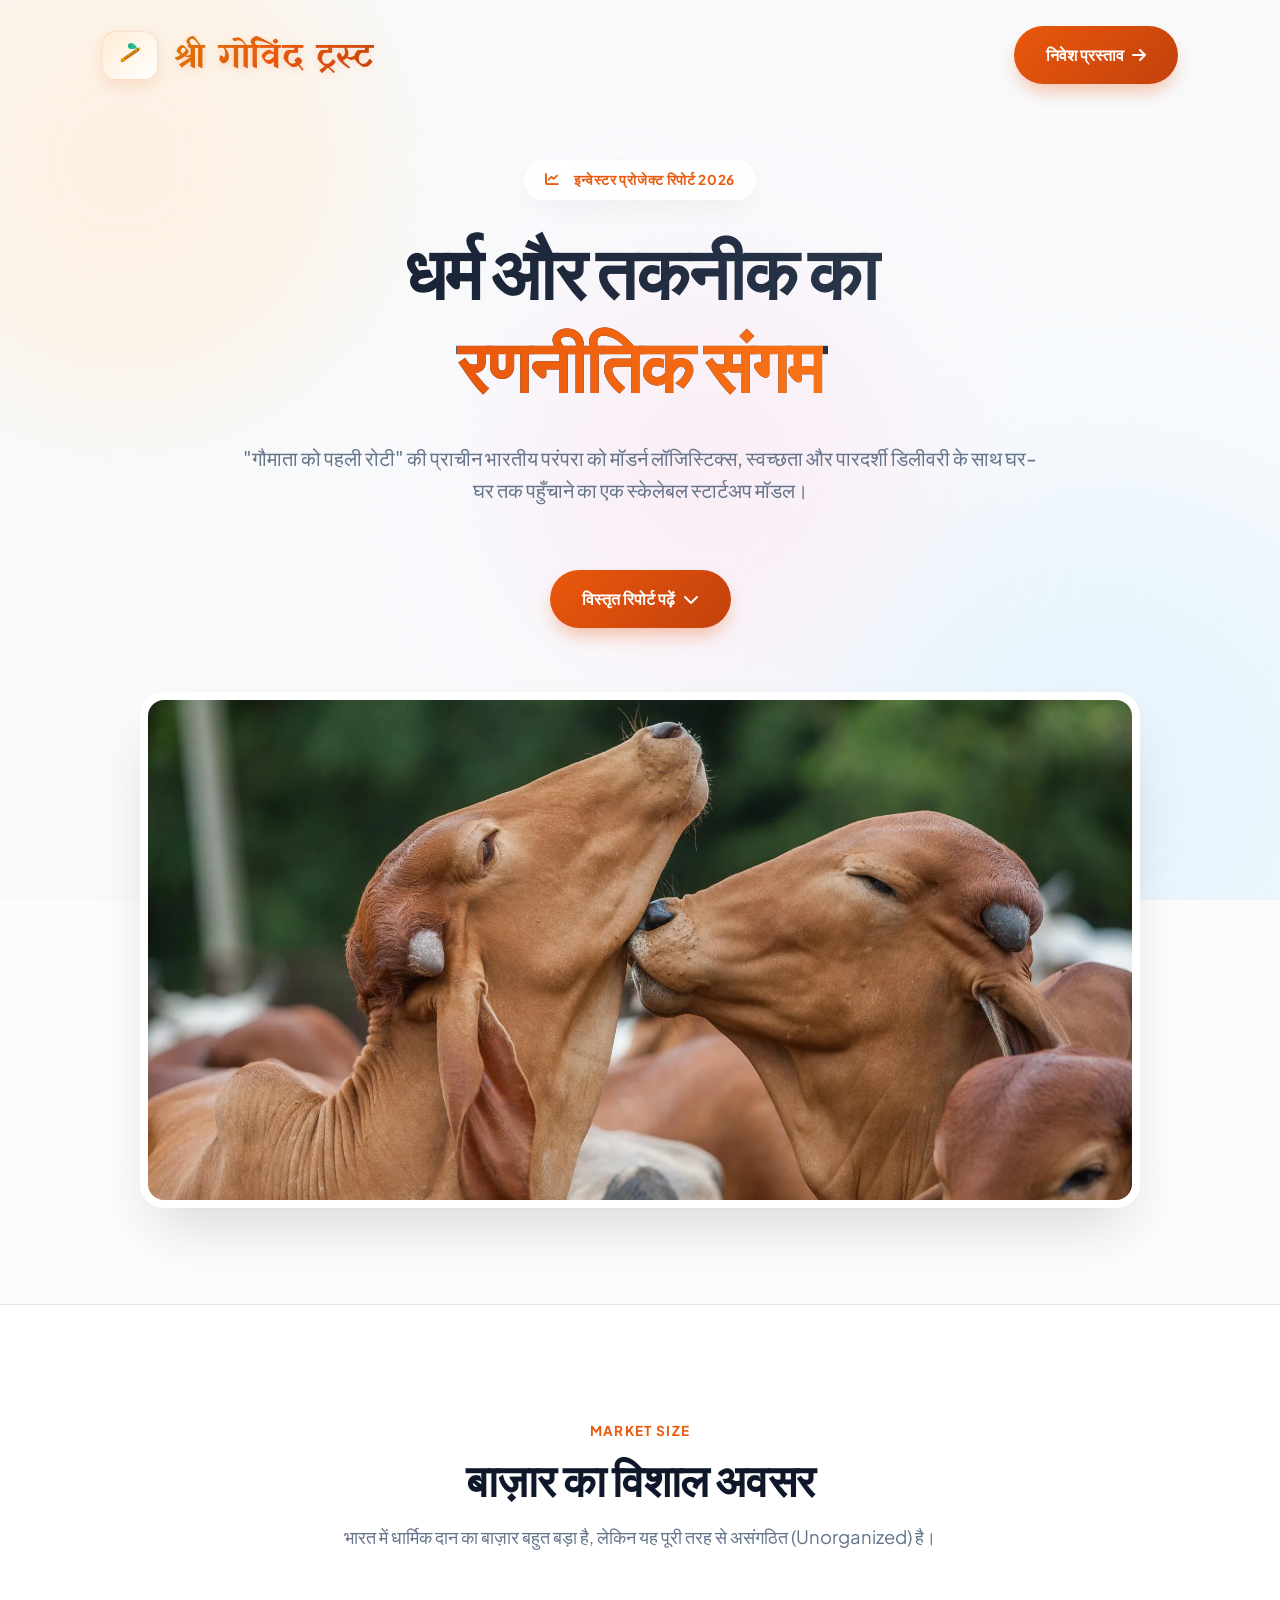
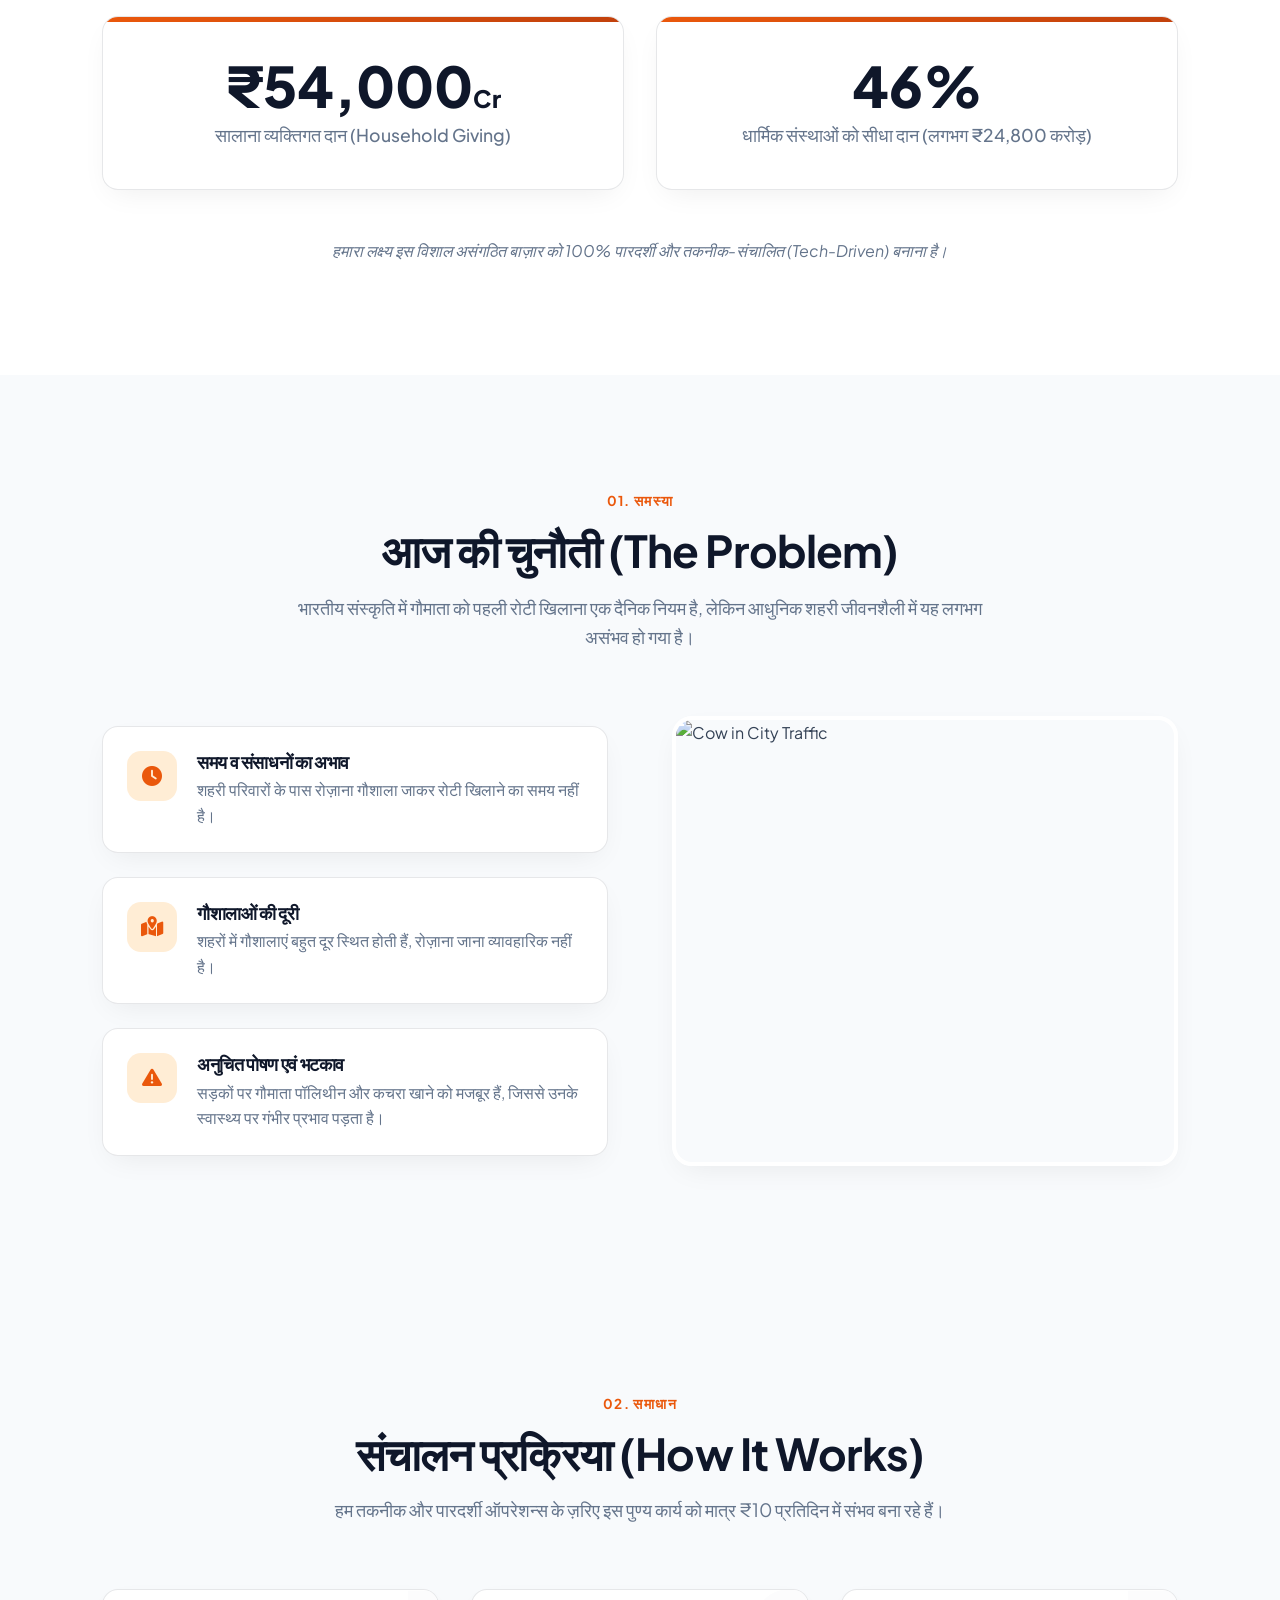
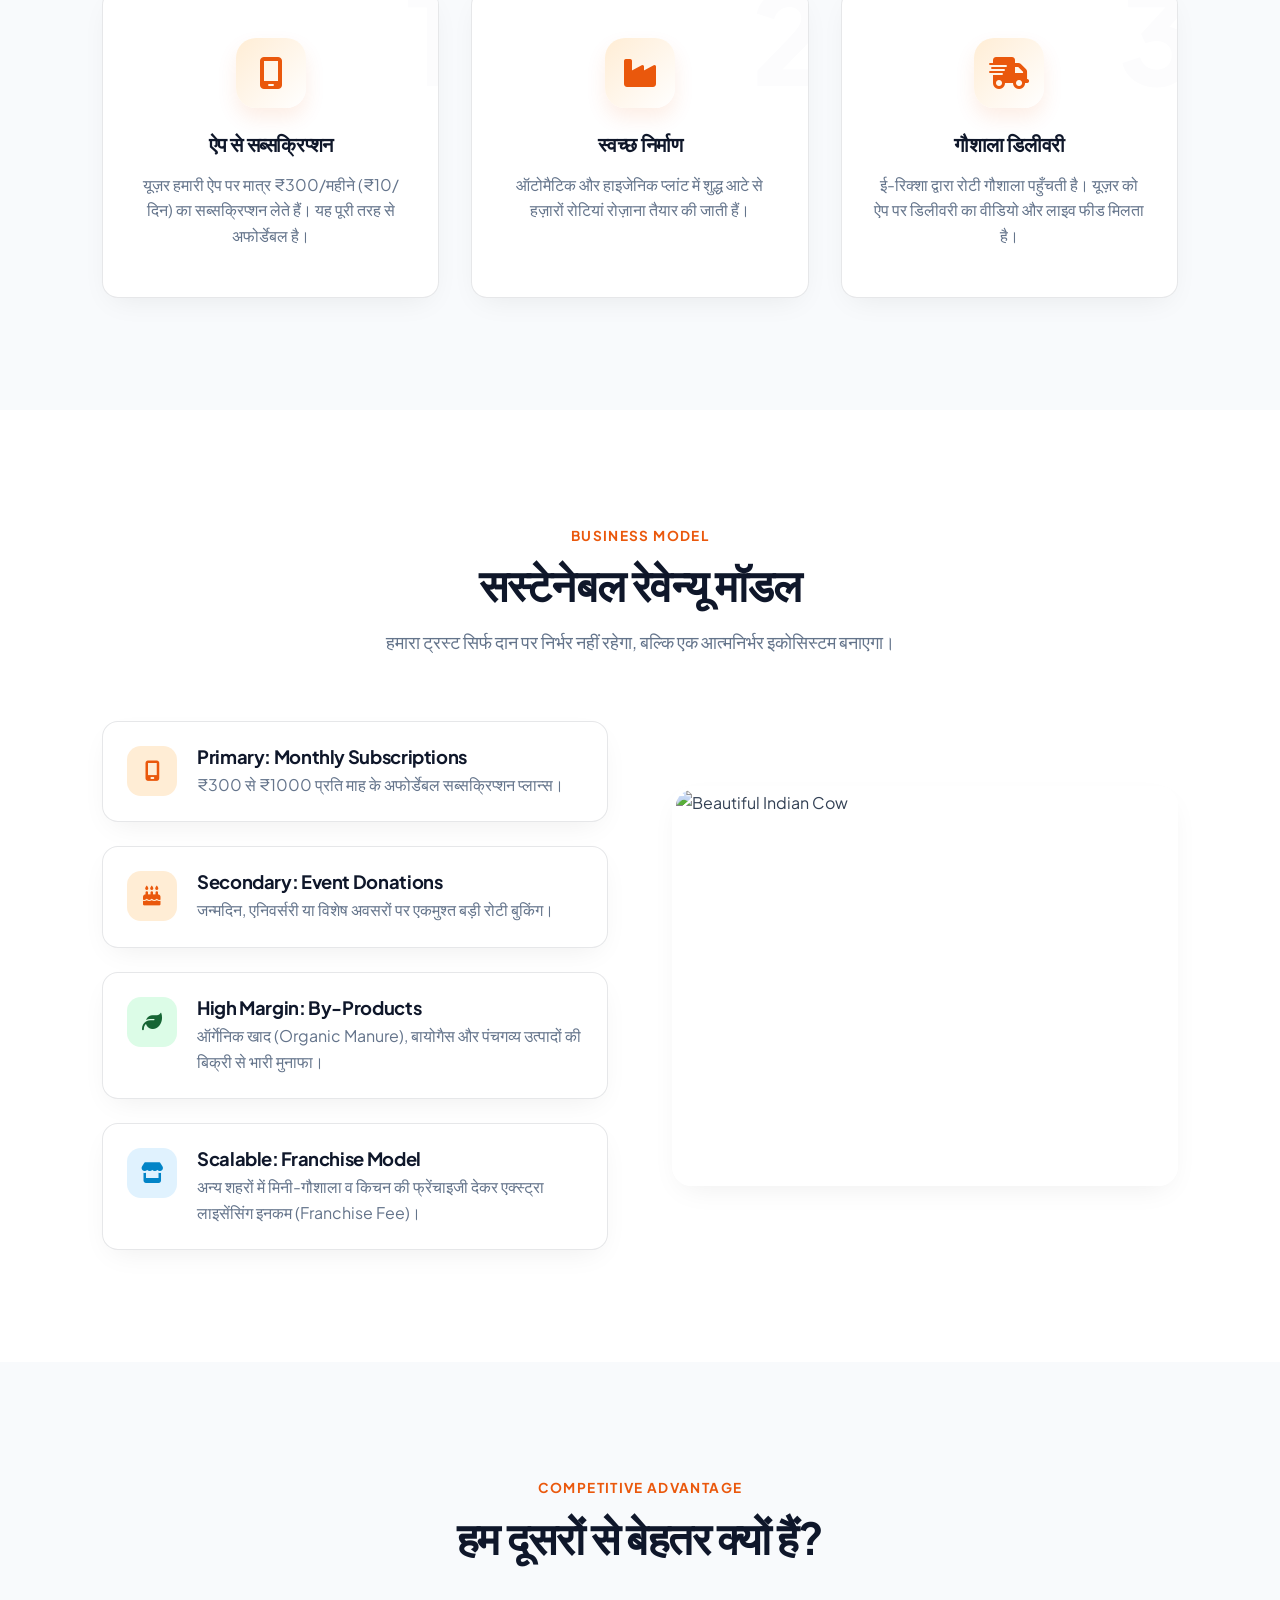
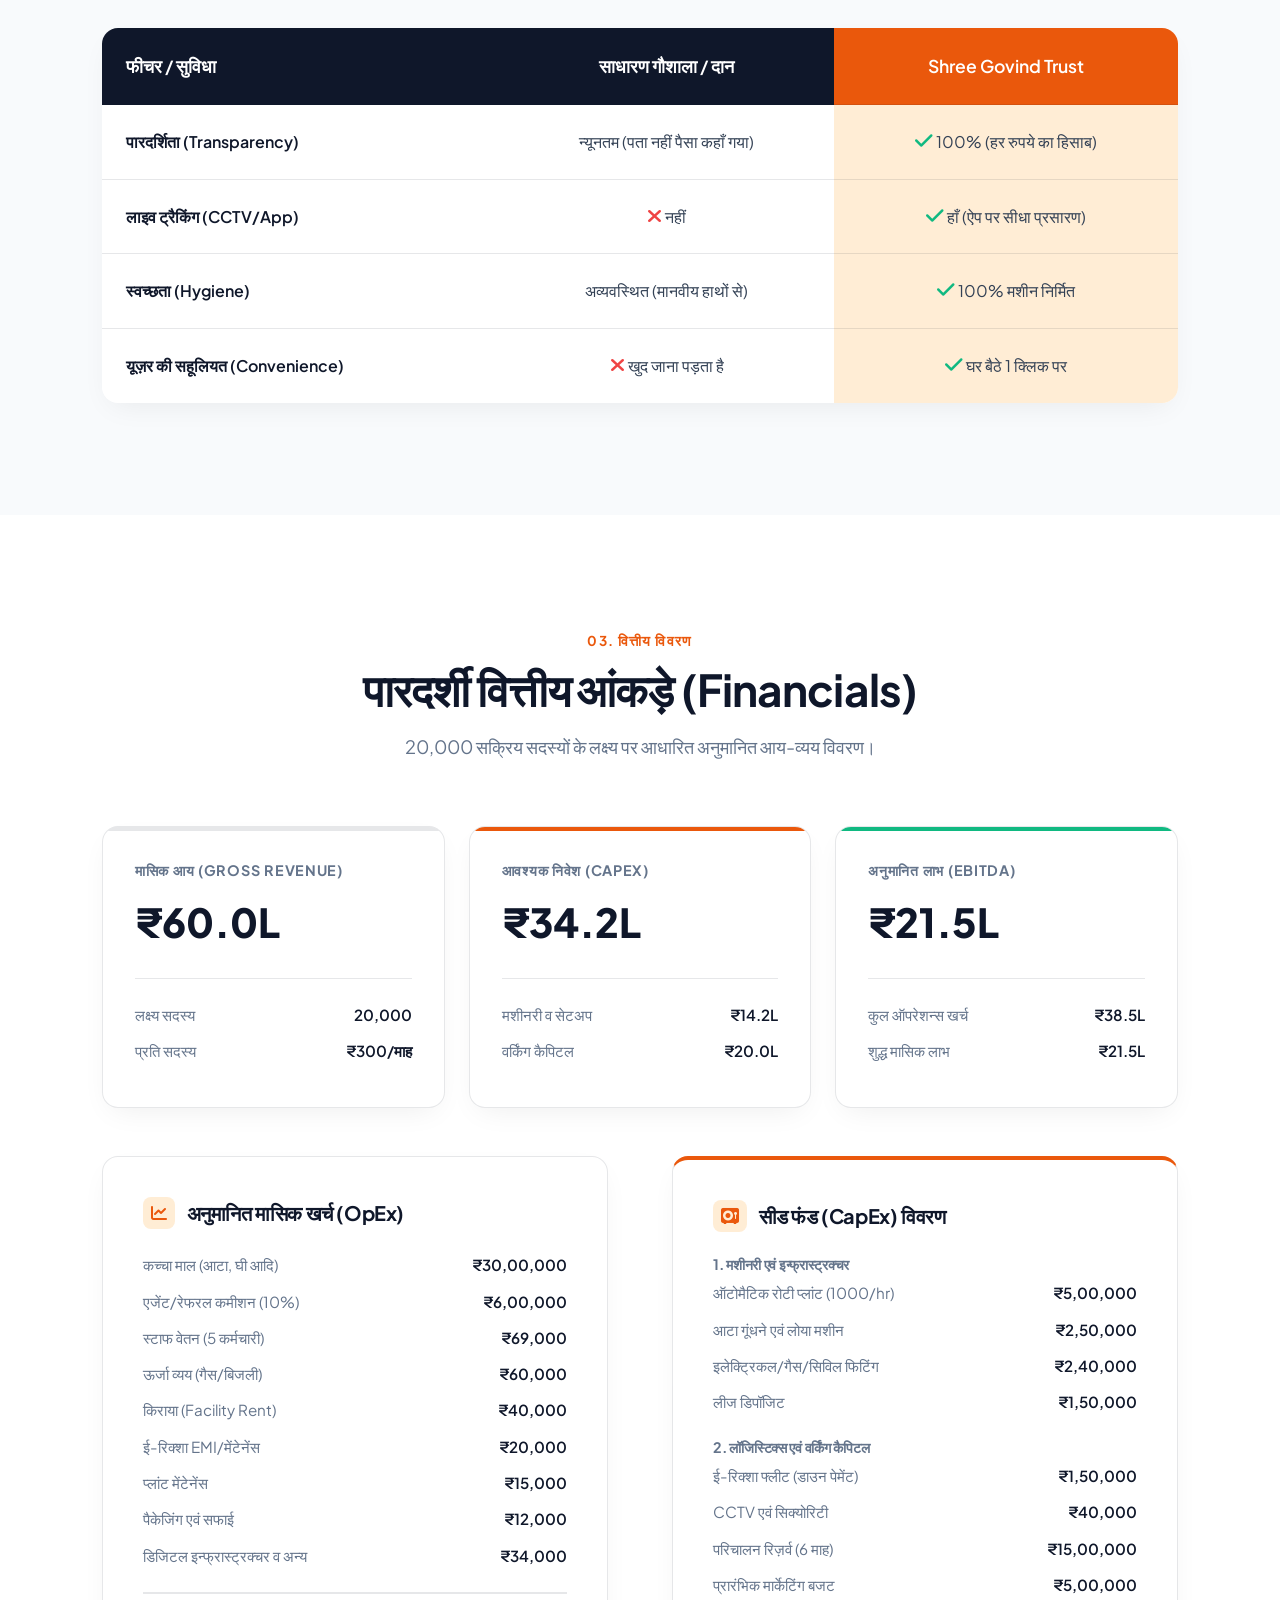
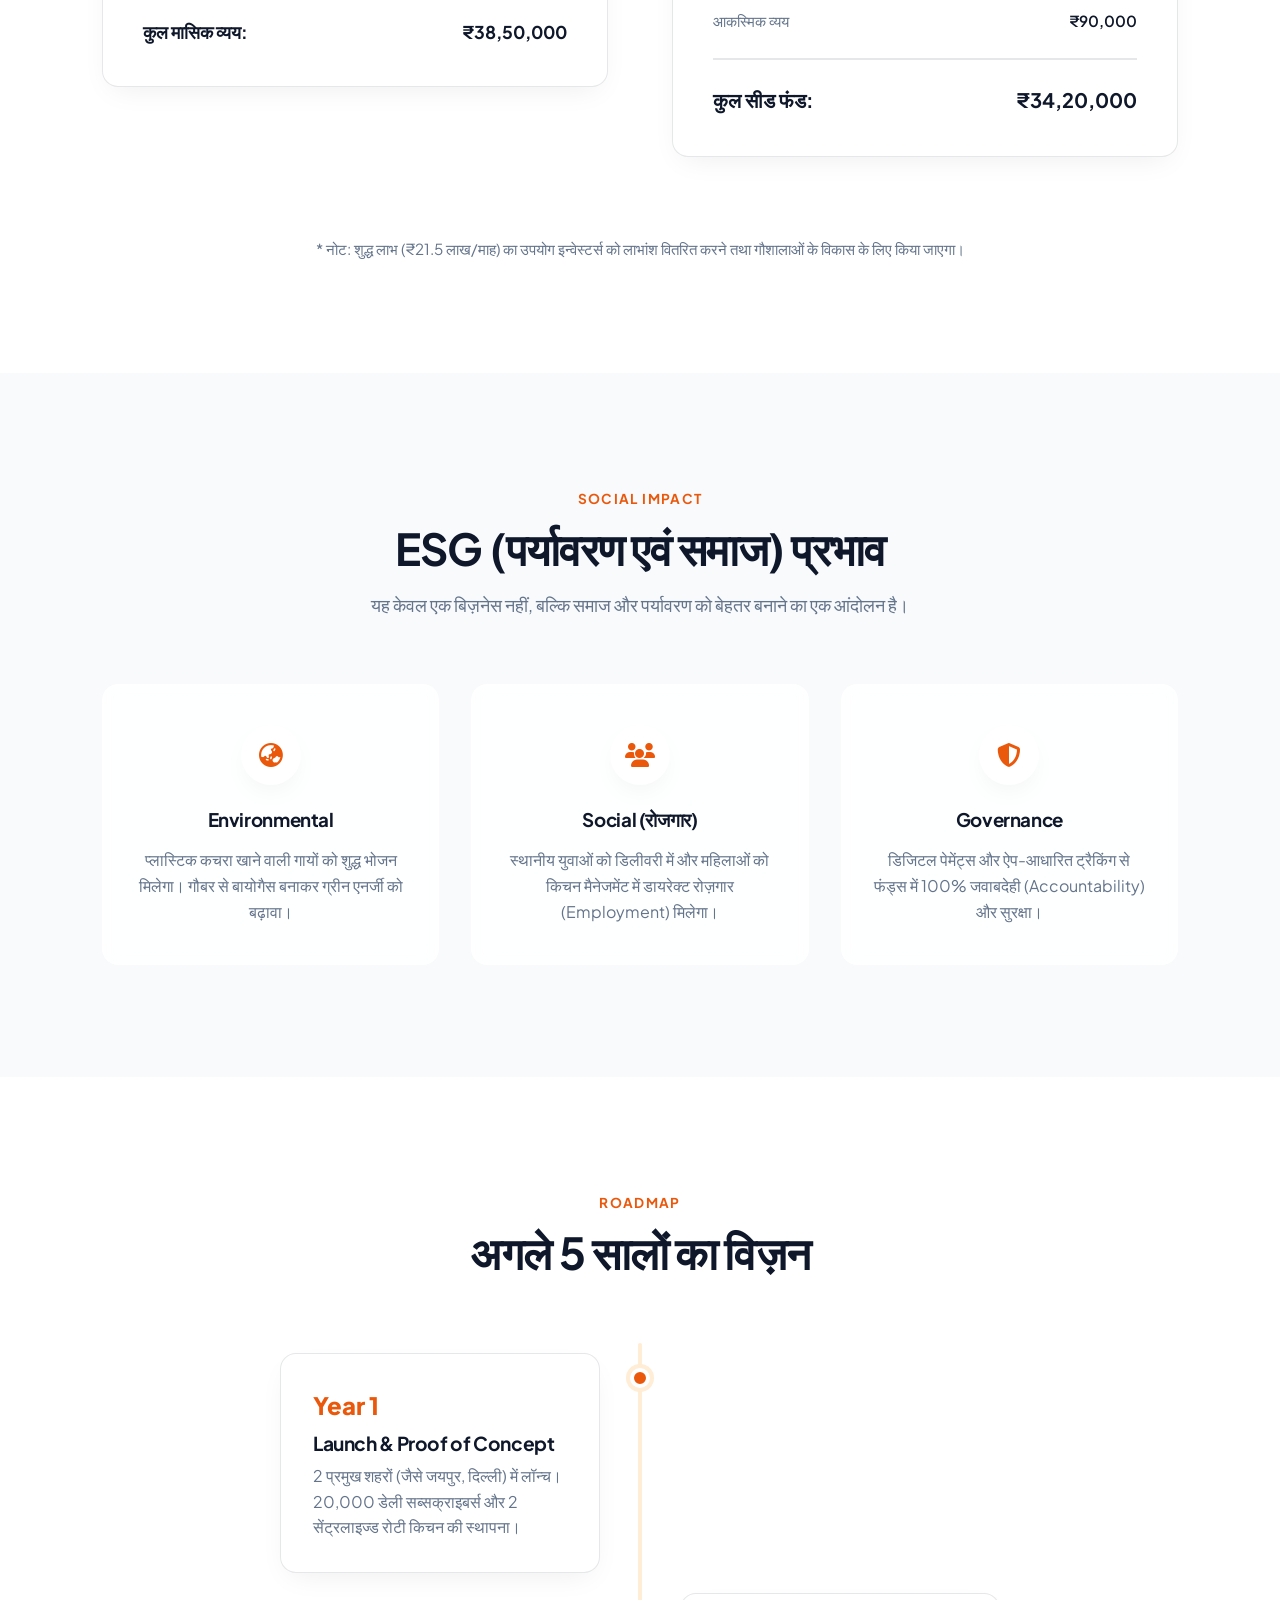
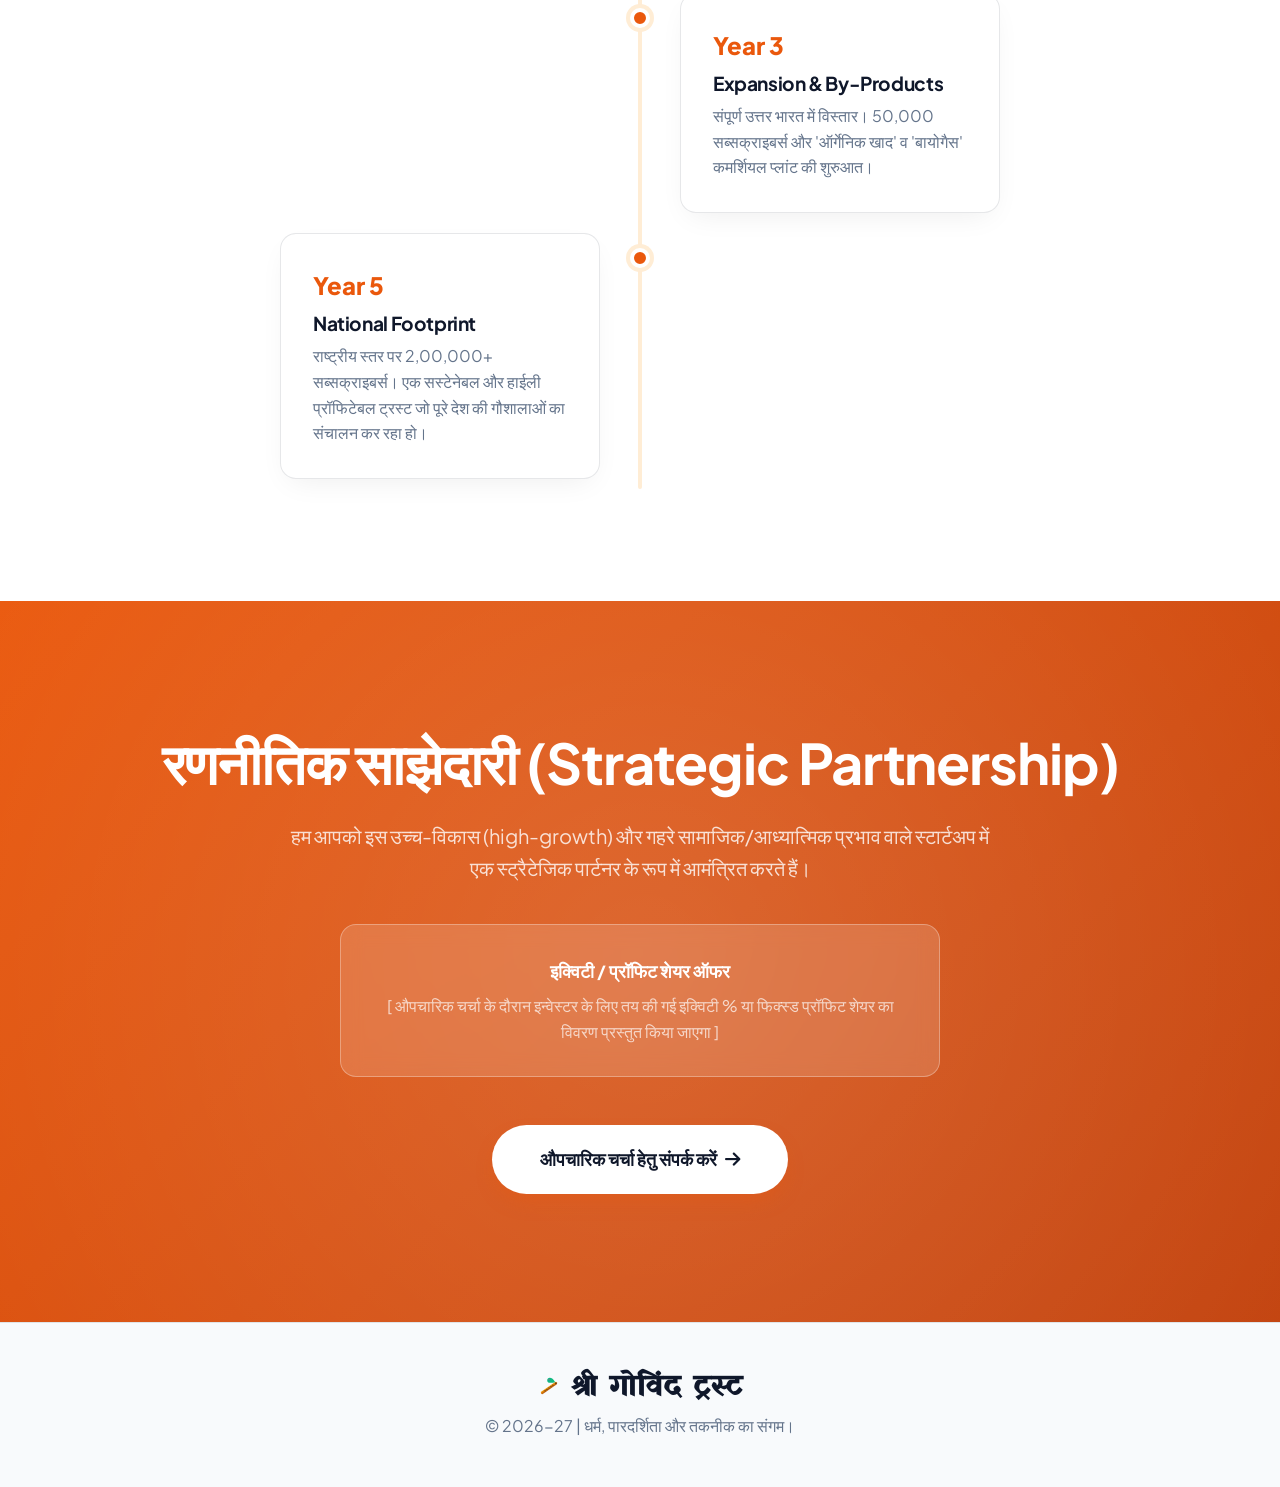
==== index.html @ e9e3ee51 "Initial commit for Ekroti Pitch Deck" ====
<!DOCTYPE html>
<html lang="hi">
<head>
    <meta charset="UTF-8">
    <meta name="viewport" content="width=device-width, initial-scale=1.0">
    <title>श्री गोविंद ट्रस्ट - इन्वेस्टर प्रोजेक्ट रिपोर्ट</title>
    
    <!-- Modern Professional Typography -->
    <link href="https://fonts.googleapis.com/css2?family=Plus+Jakarta+Sans:wght@400;500;600;700;800&family=Yatra+One&display=swap" rel="stylesheet">
    
    <link rel="stylesheet" href="style.css">
    
    <!-- Professional Icons (No Emojis) -->
    <link rel="stylesheet" href="https://cdnjs.cloudflare.com/ajax/libs/font-awesome/6.4.0/css/all.min.css">
    
    <!-- AOS for smooth scroll animations -->
    <link href="https://unpkg.com/aos@2.3.1/dist/aos.css" rel="stylesheet">
</head>
<body>

    <!-- Animated Mesh Gradient Background (WOW effect) -->
    <div class="mesh-bg">
        <div class="blob blob-1"></div>
        <div class="blob blob-2"></div>
        <div class="blob blob-3"></div>
    </div>

    <!-- Glassmorphism Navbar -->
    <nav class="navbar" id="navbar">
        <div class="container nav-container">
            <div class="logo">
                <div class="logo-icon">
                    <svg width="28" height="28" viewBox="0 0 100 100" xmlns="http://www.w3.org/2000/svg">
                        <g transform="rotate(-35 50 50)">
                            <rect x="10" y="44" width="80" height="12" rx="6" fill="url(#wood)" />
                            <circle cx="30" cy="50" r="2" fill="#444"/>
                            <circle cx="40" cy="50" r="2" fill="#444"/>
                            <circle cx="50" cy="50" r="2" fill="#444"/>
                            <circle cx="60" cy="50" r="2" fill="#444"/>
                            <circle cx="70" cy="50" r="2" fill="#444"/>
                            <circle cx="85" cy="50" r="3" fill="#444"/>
                            <rect x="20" y="44" width="2" height="12" fill="#eab308" />
                            <rect x="24" y="44" width="2" height="12" fill="#eab308" />
                            <rect x="92" y="44" width="2" height="12" fill="#eab308" />
                            <path d="M 85 45 C 90 15 65 5 60 25 C 60 35 75 40 85 45" fill="#10b981" opacity="0.9"/>
                            <circle cx="70" cy="22" r="5" fill="#0284c7"/>
                            <circle cx="70" cy="22" r="2.5" fill="#eab308"/>
                        </g>
                        <defs>
                            <linearGradient id="wood" x1="0" y1="0" x2="0" y2="1">
                                <stop offset="0%" stop-color="#d97706" />
                                <stop offset="50%" stop-color="#f59e0b" />
                                <stop offset="100%" stop-color="#b45309" />
                            </linearGradient>
                        </defs>
                    </svg>
                </div>
                <span class="brand-text">श्री गोविंद ट्रस्ट</span>
            </div>
            <a href="#offer" class="btn btn-primary">निवेश प्रस्ताव <i class="fa-solid fa-arrow-right" style="margin-left: 8px;"></i></a>
        </div>
    </nav>

    <!-- Hero Section -->
    <header class="hero">
        <div class="container" data-aos="fade-up" data-aos-duration="1000">
            <div class="badge-spiritual">
                <i class="fa-solid fa-chart-line" style="margin-right: 6px;"></i> इन्वेस्टर प्रोजेक्ट रिपोर्ट 2026
            </div>
            
            <h1 class="hero-title">धर्म और तकनीक का <br><span class="text-saffron">रणनीतिक संगम</span></h1>
            <p class="subtitle">"गौमाता को पहली रोटी" की प्राचीन भारतीय परंपरा को मॉडर्न लॉजिस्टिक्स, स्वच्छता और पारदर्शी डिलीवरी के साथ घर-घर तक पहुँचाने का एक स्केलेबल स्टार्टअप मॉडल।</p>
            
            <div class="mt-4">
                <a href="#problem" class="btn btn-primary">विस्तृत रिपोर्ट पढ़ें <i class="fa-solid fa-chevron-down" style="margin-left: 8px;"></i></a>
            </div>

            <!-- Hero Image Frame (Professional) -->
            <div class="hero-img-wrapper" data-aos="zoom-in" data-aos-delay="200">
                <img src="images/gaushala-hero.webp" alt="Gaushala">
            </div>
        </div>
    </header>

    <!-- NEW: Market Opportunity -->
    <section id="market-opportunity" class="section section-bg-white">
        <div class="container">
            <div class="section-header" data-aos="fade-up">
                <span class="badge">Market Size</span>
                <h2 class="section-title">बाज़ार का विशाल अवसर</h2>
                <p class="section-desc">भारत में धार्मिक दान का बाज़ार बहुत बड़ा है, लेकिन यह पूरी तरह से असंगठित (Unorganized) है।</p>
            </div>
            
            <div class="data-card-grid" data-aos="fade-up" data-aos-delay="100">
                <div class="data-card">
                    <div class="data-number">₹54,000<span style="font-size:1.5rem">Cr</span></div>
                    <div class="data-label">सालाना व्यक्तिगत दान (Household Giving)</div>
                </div>
                <div class="data-card">
                    <div class="data-number text-saffron">46%</div>
                    <div class="data-label">धार्मिक संस्थाओं को सीधा दान (लगभग ₹24,800 करोड़)</div>
                </div>
            </div>
            <p class="text-center text-muted mt-3" data-aos="fade-up" data-aos-delay="200">
                <em>हमारा लक्ष्य इस विशाल असंगठित बाज़ार को 100% पारदर्शी और तकनीक-संचालित (Tech-Driven) बनाना है।</em>
            </p>
        </div>
    </section>

    <!-- 1. The Problem -->
    <section id="problem" class="section section-bg-stone">
        <div class="container">
            <div class="section-header" data-aos="fade-up">
                <span class="badge">01. समस्या</span>
                <h2 class="section-title">आज की चुनौती (The Problem)</h2>
                <p class="section-desc">भारतीय संस्कृति में गौमाता को पहली रोटी खिलाना एक दैनिक नियम है, लेकिन आधुनिक शहरी जीवनशैली में यह लगभग असंभव हो गया है।</p>
            </div>
            
            <div class="grid-2">
                <div data-aos="fade-right">
                    <ul class="problem-list">
                        <li>
                            <div class="p-icon-box"><i class="fa-solid fa-clock"></i></div>
                            <div>
                                <h4>समय व संसाधनों का अभाव</h4>
                                <p class="text-muted">शहरी परिवारों के पास रोज़ाना गौशाला जाकर रोटी खिलाने का समय नहीं है।</p>
                            </div>
                        </li>
                        <li>
                            <div class="p-icon-box"><i class="fa-solid fa-map-location-dot"></i></div>
                            <div>
                                <h4>गौशालाओं की दूरी</h4>
                                <p class="text-muted">शहरों में गौशालाएं बहुत दूर स्थित होती हैं, रोज़ाना जाना व्यावहारिक नहीं है।</p>
                            </div>
                        </li>
                        <li>
                            <div class="p-icon-box"><i class="fa-solid fa-triangle-exclamation"></i></div>
                            <div>
                                <h4>अनुचित पोषण एवं भटकाव</h4>
                                <p class="text-muted">सड़कों पर गौमाता पॉलिथीन और कचरा खाने को मजबूर हैं, जिससे उनके स्वास्थ्य पर गंभीर प्रभाव पड़ता है।</p>
                            </div>
                        </li>
                    </ul>
                </div>
                <div data-aos="fade-left">
                    <div class="img-panel" style="height: 450px;">
                        <img src="https://upload.wikimedia.org/wikipedia/commons/5/5c/Cow_in_Varanasi_street_%288527193622%29.jpg" alt="Cow in City Traffic">
                    </div>
                </div>
            </div>
        </div>
    </section>

    <!-- 2. The Solution -->
    <section class="section section-bg-stone">
        <div class="container">
            <div class="section-header" data-aos="fade-up">
                <span class="badge">02. समाधान</span>
                <h2 class="section-title">संचालन प्रक्रिया (How It Works)</h2>
                <p class="section-desc">हम तकनीक और पारदर्शी ऑपरेशन्स के ज़रिए इस पुण्य कार्य को मात्र ₹10 प्रतिदिन में संभव बना रहे हैं।</p>
            </div>

            <div class="step-cards">
                <div class="step-card" data-aos="fade-up" data-aos-delay="100">
                    <div class="step-number">1</div>
                    <div class="step-icon"><i class="fa-solid fa-mobile-screen"></i></div>
                    <h3>ऐप से सब्सक्रिप्शन</h3>
                    <p>यूज़र हमारी ऐप पर मात्र ₹300/महीने (₹10/दिन) का सब्सक्रिप्शन लेते हैं। यह पूरी तरह से अफोर्डेबल है।</p>
                </div>
                <div class="step-card" data-aos="fade-up" data-aos-delay="200">
                    <div class="step-number">2</div>
                    <div class="step-icon"><i class="fa-solid fa-industry"></i></div>
                    <h3>स्वच्छ निर्माण</h3>
                    <p>ऑटोमैटिक और हाइजेनिक प्लांट में शुद्ध आटे से हज़ारों रोटियां रोज़ाना तैयार की जाती हैं।</p>
                </div>
                <div class="step-card" data-aos="fade-up" data-aos-delay="300">
                    <div class="step-number">3</div>
                    <div class="step-icon"><i class="fa-solid fa-truck-fast"></i></div>
                    <h3>गौशाला डिलीवरी</h3>
                    <p>ई-रिक्शा द्वारा रोटी गौशाला पहुँचती है। यूज़र को ऐप पर डिलीवरी का वीडियो और लाइव फीड मिलता है।</p>
                </div>
            </div>


        </div>
    </section>

    <!-- NEW: Business & Revenue Model -->
    <section id="business-model" class="section section-bg-white">
        <div class="container">
            <div class="section-header" data-aos="fade-up">
                <span class="badge">Business Model</span>
                <h2 class="section-title">सस्टेनेबल रेवेन्यू मॉडल</h2>
                <p class="section-desc">हमारा ट्रस्ट सिर्फ दान पर निर्भर नहीं रहेगा, बल्कि एक आत्मनिर्भर इकोसिस्टम बनाएगा।</p>
            </div>

            <div class="grid-2">
                <div data-aos="fade-right">
                    <ul class="problem-list">
                        <li>
                            <div class="p-icon-box"><i class="fa-solid fa-mobile-screen"></i></div>
                            <div>
                                <h4>Primary: Monthly Subscriptions</h4>
                                <p class="text-muted">₹300 से ₹1000 प्रति माह के अफोर्डेबल सब्सक्रिप्शन प्लान्स।</p>
                            </div>
                        </li>
                        <li>
                            <div class="p-icon-box"><i class="fa-solid fa-cake-candles"></i></div>
                            <div>
                                <h4>Secondary: Event Donations</h4>
                                <p class="text-muted">जन्मदिन, एनिवर्सरी या विशेष अवसरों पर एकमुश्त बड़ी रोटी बुकिंग।</p>
                            </div>
                        </li>
                        <li>
                            <div class="p-icon-box" style="background: #dcfce7; color: #166534;"><i class="fa-solid fa-leaf"></i></div>
                            <div>
                                <h4>High Margin: By-Products</h4>
                                <p class="text-muted">ऑर्गेनिक खाद (Organic Manure), बायोगैस और पंचगव्य उत्पादों की बिक्री से भारी मुनाफा।</p>
                            </div>
                        </li>
                        <li>
                            <div class="p-icon-box" style="background: #e0f2fe; color: #0284c7;"><i class="fa-solid fa-store"></i></div>
                            <div>
                                <h4>Scalable: Franchise Model</h4>
                                <p class="text-muted">अन्य शहरों में मिनी-गौशाला व किचन की फ्रेंचाइजी देकर एक्स्ट्रा लाइसेंसिंग इनकम (Franchise Fee)।</p>
                            </div>
                        </li>
                    </ul>
                </div>
                <div data-aos="fade-left">
                    <div class="img-panel" style="height: 100%; min-height: 400px;">
                        <img src="https://upload.wikimedia.org/wikipedia/commons/6/65/Indian_Cow.jpg" alt="Beautiful Indian Cow" style="width: 100%; height: 100%; object-fit: cover;">
                    </div>
                </div>
            </div>
        </div>
    </section>

    <!-- NEW: USP Comparison -->
    <section id="usp-comparison" class="section section-bg-stone">
        <div class="container">
            <div class="section-header" data-aos="fade-up">
                <span class="badge">Competitive Advantage</span>
                <h2 class="section-title">हम दूसरों से बेहतर क्यों हैं?</h2>
            </div>
            
            <div data-aos="fade-up" data-aos-delay="100">
                <table class="usp-table">
                    <thead>
                        <tr>
                            <th>फीचर / सुविधा</th>
                            <th>साधारण गौशाला / दान</th>
                            <th class="highlight-header">Shree Govind Trust</th>
                        </tr>
                    </thead>
                    <tbody>
                        <tr>
                            <td>पारदर्शिता (Transparency)</td>
                            <td>न्यूनतम (पता नहीं पैसा कहाँ गया)</td>
                            <td class="highlight-col"><i class="fa-solid fa-check usp-check"></i> 100% (हर रुपये का हिसाब)</td>
                        </tr>
                        <tr>
                            <td>लाइव ट्रैकिंग (CCTV/App)</td>
                            <td><i class="fa-solid fa-xmark usp-cross"></i> नहीं</td>
                            <td class="highlight-col"><i class="fa-solid fa-check usp-check"></i> हाँ (ऐप पर सीधा प्रसारण)</td>
                        </tr>
                        <tr>
                            <td>स्वच्छता (Hygiene)</td>
                            <td>अव्यवस्थित (मानवीय हाथों से)</td>
                            <td class="highlight-col"><i class="fa-solid fa-check usp-check"></i> 100% मशीन निर्मित</td>
                        </tr>
                        <tr>
                            <td>यूज़र की सहूलियत (Convenience)</td>
                            <td><i class="fa-solid fa-xmark usp-cross"></i> खुद जाना पड़ता है</td>
                            <td class="highlight-col"><i class="fa-solid fa-check usp-check"></i> घर बैठे 1 क्लिक पर</td>
                        </tr>
                    </tbody>
                </table>
            </div>
        </div>
    </section>

    <!-- 3. Financials -->
    <section class="section section-bg-white">
        <div class="container">
            <div class="section-header" data-aos="fade-up">
                <span class="badge">03. वित्तीय विवरण</span>
                <h2 class="section-title">पारदर्शी वित्तीय आंकड़े (Financials)</h2>
                <p class="section-desc">20,000 सक्रिय सदस्यों के लक्ष्य पर आधारित अनुमानित आय-व्यय विवरण।</p>
            </div>

            <!-- Summary KPIs -->
            <div class="f-grid" data-aos="fade-up" data-aos-delay="100">
                <div class="f-box">
                    <div class="f-title">मासिक आय (Gross Revenue)</div>
                    <div class="f-amount text-saffron">₹60.0L</div>
                    <ul class="f-list">
                        <li><span>लक्ष्य सदस्य</span> <strong>20,000</strong></li>
                        <li><span>प्रति सदस्य</span> <strong>₹300/माह</strong></li>
                    </ul>
                </div>

                <div class="f-box gold-top">
                    <div class="f-title">आवश्यक निवेश (CapEx)</div>
                    <div class="f-amount">₹34.2L</div>
                    <ul class="f-list">
                        <li><span>मशीनरी व सेटअप</span> <strong>₹14.2L</strong></li>
                        <li><span>वर्किंग कैपिटल</span> <strong>₹20.0L</strong></li>
                    </ul>
                </div>

                <div class="f-box green-top">
                    <div class="f-title">अनुमानित लाभ (EBITDA)</div>
                    <div class="f-amount text-secondary">₹21.5L</div>
                    <ul class="f-list">
                        <li><span>कुल ऑपरेशन्स खर्च</span> <strong>₹38.5L</strong></li>
                        <li><span>शुद्ध मासिक लाभ</span> <strong>₹21.5L</strong></li>
                    </ul>
                </div>
            </div>

            <!-- Detailed Breakdowns -->
            <div class="grid-2" style="align-items: start;" data-aos="fade-up" data-aos-delay="200">
                <!-- OpEx -->
                <div class="table-wrapper">
                    <h4><i class="fa-solid fa-chart-line"></i> अनुमानित मासिक खर्च (OpEx)</h4>
                    <ul class="f-list" style="border-top: none; padding-top: 0;">
                        <li><span>कच्चा माल (आटा, घी आदि)</span> <strong>₹30,00,000</strong></li>
                        <li><span>एजेंट/रेफरल कमीशन (10%)</span> <strong>₹6,00,000</strong></li>
                        <li><span>स्टाफ वेतन (5 कर्मचारी)</span> <strong>₹69,000</strong></li>
                        <li><span>ऊर्जा व्यय (गैस/बिजली)</span> <strong>₹60,000</strong></li>
                        <li><span>किराया (Facility Rent)</span> <strong>₹40,000</strong></li>
                        <li><span>ई-रिक्शा EMI/मेंटेनेंस</span> <strong>₹20,000</strong></li>
                        <li><span>प्लांट मेंटेनेंस</span> <strong>₹15,000</strong></li>
                        <li><span>पैकेजिंग एवं सफाई</span> <strong>₹12,000</strong></li>
                        <li><span>डिजिटल इन्फ्रास्ट्रक्चर व अन्य</span> <strong>₹34,000</strong></li>
                    </ul>
                    <div style="display: flex; justify-content: space-between; margin-top: 1.5rem; padding-top: 1.5rem; border-top: 2px solid var(--border-color); font-weight: 700; font-size: 1.1rem; color: var(--secondary);">
                        <span>कुल मासिक व्यय:</span> <span>₹38,50,000</span>
                    </div>
                </div>

                <!-- CapEx -->
                <div class="table-wrapper" style="border-top: 4px solid var(--primary);">
                    <h4><i class="fa-solid fa-vault"></i> सीड फंड (CapEx) विवरण</h4>
                    
                    <h5 style="color: var(--text-muted); margin: 1rem 0 0.5rem; font-size: 0.9rem; text-transform: uppercase;">1. मशीनरी एवं इन्फ्रास्ट्रक्चर</h5>
                    <ul class="f-list" style="border-top: none; padding-top: 0;">
                        <li><span>ऑटोमैटिक रोटी प्लांट (1000/hr)</span> <strong>₹5,00,000</strong></li>
                        <li><span>आटा गूंधने एवं लोया मशीन</span> <strong>₹2,50,000</strong></li>
                        <li><span>इलेक्ट्रिकल/गैस/सिविल फिटिंग</span> <strong>₹2,40,000</strong></li>
                        <li><span>लीज डिपॉजिट</span> <strong>₹1,50,000</strong></li>
                    </ul>

                    <h5 style="color: var(--text-muted); margin: 1.5rem 0 0.5rem; font-size: 0.9rem; text-transform: uppercase;">2. लॉजिस्टिक्स एवं वर्किंग कैपिटल</h5>
                    <ul class="f-list" style="border-top: none; padding-top: 0;">
                        <li><span>ई-रिक्शा फ्लीट (डाउन पेमेंट)</span> <strong>₹1,50,000</strong></li>
                        <li><span>CCTV एवं सिक्योरिटी</span> <strong>₹40,000</strong></li>
                        <li><span>परिचालन रिज़र्व (6 माह)</span> <strong>₹15,00,000</strong></li>
                        <li><span>प्रारंभिक मार्केटिंग बजट</span> <strong>₹5,00,000</strong></li>
                        <li><span>आकस्मिक व्यय</span> <strong>₹90,000</strong></li>
                    </ul>

                    <div style="display: flex; justify-content: space-between; margin-top: 1.5rem; padding-top: 1.5rem; border-top: 2px solid var(--border-color); font-weight: 700; font-size: 1.25rem; color: var(--secondary);">
                        <span>कुल सीड फंड:</span> <span>₹34,20,000</span>
                    </div>
                </div>
            </div>
            
            <p class="text-center text-muted mt-3" style="font-size: 0.95rem;">* नोट: शुद्ध लाभ (₹21.5 लाख/माह) का उपयोग इन्वेस्टर्स को लाभांश वितरित करने तथा गौशालाओं के विकास के लिए किया जाएगा।</p>
        </div>
    </section>

    <!-- NEW: ESG Impact -->
    <section id="esg-impact" class="section section-bg-stone">
        <div class="container">
            <div class="section-header" data-aos="fade-up">
                <span class="badge">Social Impact</span>
                <h2 class="section-title">ESG (पर्यावरण एवं समाज) प्रभाव</h2>
                <p class="section-desc">यह केवल एक बिज़नेस नहीं, बल्कि समाज और पर्यावरण को बेहतर बनाने का एक आंदोलन है।</p>
            </div>

            <div class="esg-grid" data-aos="fade-up" data-aos-delay="100">
                <div class="esg-card">
                    <div class="esg-icon"><i class="fa-solid fa-earth-asia"></i></div>
                    <h3>Environmental</h3>
                    <p class="text-muted mt-1">प्लास्टिक कचरा खाने वाली गायों को शुद्ध भोजन मिलेगा। गौबर से बायोगैस बनाकर ग्रीन एनर्जी को बढ़ावा।</p>
                </div>
                <div class="esg-card">
                    <div class="esg-icon"><i class="fa-solid fa-users"></i></div>
                    <h3>Social (रोजगार)</h3>
                    <p class="text-muted mt-1">स्थानीय युवाओं को डिलीवरी में और महिलाओं को किचन मैनेजमेंट में डायरेक्ट रोज़गार (Employment) मिलेगा।</p>
                </div>
                <div class="esg-card">
                    <div class="esg-icon"><i class="fa-solid fa-shield-halved"></i></div>
                    <h3>Governance</h3>
                    <p class="text-muted mt-1">डिजिटल पेमेंट्स और ऐप-आधारित ट्रैकिंग से फंड्स में 100% जवाबदेही (Accountability) और सुरक्षा।</p>
                </div>
            </div>
        </div>
    </section>

    <!-- NEW: Future Roadmap -->
    <section id="roadmap" class="section section-bg-white">
        <div class="container">
            <div class="section-header" data-aos="fade-up">
                <span class="badge">Roadmap</span>
                <h2 class="section-title">अगले 5 सालों का विज़न</h2>
            </div>

            <div class="timeline" data-aos="fade-up">
                <div class="tl-container tl-left">
                    <div class="tl-content">
                        <div class="tl-year">Year 1</div>
                        <h4 style="font-size: 1.2rem; margin-bottom: 0.5rem;">Launch & Proof of Concept</h4>
                        <p class="text-muted">2 प्रमुख शहरों (जैसे जयपुर, दिल्ली) में लॉन्च। 20,000 डेली सब्सक्राइबर्स और 2 सेंट्रलाइज्ड रोटी किचन की स्थापना।</p>
                    </div>
                </div>
                <div class="tl-container tl-right">
                    <div class="tl-content">
                        <div class="tl-year">Year 3</div>
                        <h4 style="font-size: 1.2rem; margin-bottom: 0.5rem;">Expansion & By-Products</h4>
                        <p class="text-muted">संपूर्ण उत्तर भारत में विस्तार। 50,000 सब्सक्राइबर्स और 'ऑर्गेनिक खाद' व 'बायोगैस' कमर्शियल प्लांट की शुरुआत।</p>
                    </div>
                </div>
                <div class="tl-container tl-left">
                    <div class="tl-content">
                        <div class="tl-year">Year 5</div>
                        <h4 style="font-size: 1.2rem; margin-bottom: 0.5rem;">National Footprint</h4>
                        <p class="text-muted">राष्ट्रीय स्तर पर 2,00,000+ सब्सक्राइबर्स। एक सस्टेनेबल और हाईली प्रॉफिटेबल ट्रस्ट जो पूरे देश की गौशालाओं का संचालन कर रहा हो।</p>
                    </div>
                </div>
            </div>
        </div>
    </section>

    <!-- CTA Section -->
    <section id="offer" class="spiritual-cta">
        <div class="container" data-aos="zoom-in">
            <h2>रणनीतिक साझेदारी (Strategic Partnership)</h2>
            <p style="font-size: 1.25rem; max-width: 700px; margin: 0 auto 2.5rem; color: rgba(255,255,255,0.8);">
                हम आपको इस उच्च-विकास (high-growth) और गहरे सामाजिक/आध्यात्मिक प्रभाव वाले स्टार्टअप में एक स्ट्रैटेजिक पार्टनर के रूप में आमंत्रित करते हैं। 
            </p>
            
            <div class="offer-box">
                <strong style="font-size: 1.1rem; display: block; margin-bottom: 0.5rem;">इक्विटी / प्रॉफिट शेयर ऑफर</strong>
                <p style="color: rgba(255,255,255,0.7);">[ औपचारिक चर्चा के दौरान इन्वेस्टर के लिए तय की गई इक्विटी % या फिक्स्ड प्रॉफिट शेयर का विवरण प्रस्तुत किया जाएगा ]</p>
            </div>
            
            <a href="mailto:invest@ekroti.com" class="btn btn-primary" style="background: #fff; color: var(--bg-dark); padding: 1.25rem 3rem; font-size: 1.1rem;">
                औपचारिक चर्चा हेतु संपर्क करें <i class="fa-solid fa-arrow-right" style="margin-left: 8px;"></i>
            </a>
        </div>
    </section>

    <!-- Footer -->
    <footer>
        <div class="container">
            <h3 style="font-weight: 800; color: var(--secondary); font-family: 'Yatra One', cursive; font-size: 1.8rem; letter-spacing: 1px; display: flex; align-items: center; justify-content: center; gap: 10px;">
                <svg width="24" height="24" viewBox="0 0 100 100" xmlns="http://www.w3.org/2000/svg">
                    <g transform="rotate(-35 50 50)">
                        <rect x="10" y="44" width="80" height="12" rx="6" fill="url(#wood2)" />
                        <circle cx="30" cy="50" r="2" fill="#222"/>
                        <circle cx="40" cy="50" r="2" fill="#222"/>
                        <circle cx="50" cy="50" r="2" fill="#222"/>
                        <circle cx="60" cy="50" r="2" fill="#222"/>
                        <circle cx="70" cy="50" r="2" fill="#222"/>
                        <circle cx="85" cy="50" r="3" fill="#222"/>
                        <path d="M 85 45 C 90 15 65 5 60 25 C 60 35 75 40 85 45" fill="#10b981"/>
                        <circle cx="70" cy="22" r="4" fill="#0284c7"/>
                        <circle cx="70" cy="22" r="2" fill="#eab308"/>
                    </g>
                    <defs>
                        <linearGradient id="wood2" x1="0" y1="0" x2="0" y2="1">
                            <stop offset="0%" stop-color="#f59e0b" />
                            <stop offset="100%" stop-color="#b45309" />
                        </linearGradient>
                    </defs>
                </svg>
                श्री गोविंद ट्रस्ट
            </h3>
            <p>&copy; 2026-27 | धर्म, पारदर्शिता और तकनीक का संगम।</p>
        </div>
    </footer>

    <!-- Scripts -->
    <script src="https://unpkg.com/aos@2.3.1/dist/aos.js"></script>
    <script src="script.js"></script>
</body>
</html>
---- style.css ----
@import url('https://fonts.googleapis.com/css2?family=Plus+Jakarta+Sans:wght@400;500;600;700;800&display=swap');

/* === RESET & BASE === */
*, *::before, *::after {
    margin: 0;
    padding: 0;
    box-sizing: border-box;
}

:root {
    /* Colors - WOW & Professional */
    --bg-main: #fcfcfd; /* Very subtle off-white */
    --bg-dark: #0f172a; /* Deep modern navy */
    --bg-card: #ffffff;
    
    --primary: #ea580c; /* Vibrant Saffron */
    --primary-light: #ffedd5;
    --primary-dark: #c2410c;
    
    --secondary: #0f172a; /* Slate 900 */
    --text-main: #334155; /* Slate 700 */
    --text-muted: #64748b; /* Slate 500 */
    
    --border-color: rgba(15, 23, 42, 0.1);
    
    /* Effects */
    --shadow-soft: 0 10px 30px -10px rgba(0, 0, 0, 0.08);
    --shadow-hover: 0 20px 40px -15px rgba(234, 88, 12, 0.15);
    --glass-bg: rgba(255, 255, 255, 0.85);
    --glass-border: 1px solid rgba(255, 255, 255, 0.6);
    
    --font-body: 'Plus Jakarta Sans', sans-serif;
    --radius: 16px;
    --container-width: 1140px;
}

html {
    scroll-behavior: smooth;
    font-size: 16px;
}

body {
    font-family: var(--font-body);
    color: var(--text-main);
    line-height: 1.6;
    background-color: var(--bg-main);
    -webkit-font-smoothing: antialiased;
    overflow-x: hidden;
}

h1, h2, h3, h4, h5, h6 {
    color: var(--secondary);
    font-weight: 700;
    line-height: 1.2;
    letter-spacing: -0.02em;
}

a {
    text-decoration: none;
    color: inherit;
    transition: all 0.3s ease;
}

/* === LAYOUT === */
.container {
    max-width: var(--container-width);
    margin: 0 auto;
    padding: 0 2rem;
    position: relative;
    z-index: 10;
}

.section {
    padding: 7rem 0;
    position: relative;
}

.section-bg-white {
    background-color: #ffffff;
}

.section-bg-stone {
    background-color: #f8fafc;
}

.grid-2 {
    display: grid;
    grid-template-columns: 1fr 1fr;
    gap: 4rem;
    align-items: center;
}

.mt-1 { margin-top: 1rem; }
.mt-2 { margin-top: 2rem; }
.mt-3 { margin-top: 3rem; }
.mt-4 { margin-top: 4rem; }
.mt-5 { margin-top: 5rem; }
.mb-2 { margin-bottom: 2rem; }
.text-center { text-align: center; }
.text-saffron { color: var(--primary); }
.text-muted { color: var(--text-muted); }

/* === BUTTONS === */
.btn {
    display: inline-flex;
    align-items: center;
    justify-content: center;
    padding: 1rem 2rem;
    border-radius: 99px; /* Pill shape for WOW effect */
    font-weight: 600;
    font-size: 1rem;
    border: none;
    cursor: pointer;
    transition: all 0.3s cubic-bezier(0.4, 0, 0.2, 1);
    box-shadow: 0 4px 14px rgba(0, 0, 0, 0.1);
}

.btn-primary {
    background: linear-gradient(135deg, var(--primary), var(--primary-dark));
    color: #fff;
    box-shadow: 0 10px 20px -5px rgba(234, 88, 12, 0.4);
}

.btn-primary:hover {
    transform: translateY(-3px);
    box-shadow: 0 15px 25px -5px rgba(234, 88, 12, 0.5);
}

/* === NAVBAR === */
.navbar {
    position: fixed;
    top: 0;
    width: 100%;
    z-index: 1000;
    padding: 1.5rem 0;
    transition: all 0.3s ease;
}

.navbar.scrolled {
    padding: 1rem 0;
    background: var(--glass-bg);
    backdrop-filter: blur(20px);
    border-bottom: var(--glass-border);
    box-shadow: 0 4px 30px rgba(0, 0, 0, 0.05);
}

.nav-container {
    display: flex;
    justify-content: space-between;
    align-items: center;
}

.logo {
    display: flex;
    align-items: center;
    gap: 1rem;
}

.logo-icon {
    color: var(--primary);
    background: linear-gradient(135deg, var(--primary-light), #fff);
    padding: 0.6rem 0.8rem;
    border-radius: 14px;
    font-size: 1.6rem;
    box-shadow: 0 6px 15px rgba(234, 88, 12, 0.15);
    border: 1px solid rgba(234, 88, 12, 0.15);
    display: flex;
    align-items: center;
    justify-content: center;
}

.brand-text {
    font-family: 'Yatra One', cursive;
    font-size: 2.2rem;
    background: linear-gradient(135deg, #d97706, #ea580c, #c2410c);
    -webkit-background-clip: text;
    -webkit-text-fill-color: transparent;
    letter-spacing: 0.5px;
    filter: drop-shadow(0px 2px 4px rgba(234, 88, 12, 0.2));
    line-height: 1.4;
    padding: 0.1em 0;
    margin-top: 6px;
    display: inline-block;
}

/* === MESH GRADIENT BACKGROUND === */
.mesh-bg {
    position: absolute;
    top: 0;
    left: 0;
    width: 100%;
    height: 100%;
    overflow: hidden;
    z-index: 0;
    background: #f8fafc;
}

.blob {
    position: absolute;
    border-radius: 50%;
    filter: blur(80px);
    opacity: 0.6;
    animation: float 20s infinite ease-in-out alternate;
}

.blob-1 {
    top: -10%;
    left: -10%;
    width: 500px;
    height: 500px;
    background: #ffedd5;
}

.blob-2 {
    bottom: -20%;
    right: -10%;
    width: 600px;
    height: 600px;
    background: #e0f2fe;
}

.blob-3 {
    top: 30%;
    left: 40%;
    width: 400px;
    height: 400px;
    background: #fce7f3;
}

@keyframes float {
    0% { transform: translate(0, 0) scale(1); }
    50% { transform: translate(50px, 50px) scale(1.1); }
    100% { transform: translate(-30px, -20px) scale(0.9); }
}

/* === HERO SECTION === */
.hero {
    padding: 10rem 0 6rem;
    text-align: center;
    position: relative;
    border-bottom: 1px solid var(--border-color);
}

.badge-spiritual {
    display: inline-flex;
    align-items: center;
    gap: 0.5rem;
    background: var(--glass-bg);
    backdrop-filter: blur(10px);
    border: var(--glass-border);
    padding: 0.5rem 1.25rem;
    border-radius: 99px;
    font-size: 0.85rem;
    font-weight: 700;
    color: var(--primary);
    margin-bottom: 1.5rem;
    box-shadow: var(--shadow-soft);
    text-transform: uppercase;
    letter-spacing: 0.05em;
}

.hero-title {
    font-size: 4.5rem;
    font-weight: 800;
    line-height: 1.3;
    padding-bottom: 0.1em;
    margin-bottom: 1.5rem;
    background: linear-gradient(to right, var(--secondary), #334155);
    -webkit-background-clip: text;
    -webkit-text-fill-color: transparent;
}

.hero-title .text-saffron {
    background: linear-gradient(to right, var(--primary), #f97316);
    -webkit-background-clip: text;
    -webkit-text-fill-color: transparent;
}

.subtitle {
    font-size: 1.25rem;
    color: var(--text-muted);
    max-width: 800px;
    margin: 0 auto;
    font-weight: 500;
}

/* Image Framing */
.hero-img-wrapper {
    margin-top: 4rem;
    border-radius: 24px;
    overflow: hidden;
    box-shadow: 0 30px 60px -15px rgba(0,0,0,0.15);
    border: 8px solid #ffffff;
    max-width: 1000px;
    margin-left: auto;
    margin-right: auto;
    background: #fff;
}

.hero-img-wrapper img {
    width: 100%;
    height: 500px;
    object-fit: cover;
    display: block;
    transition: transform 0.5s ease;
}

.hero-img-wrapper:hover img {
    transform: scale(1.03);
}

/* === SECTION HEADERS === */
.section-header {
    text-align: center;
    margin-bottom: 4rem;
}

.section-header .badge {
    display: inline-block;
    color: var(--primary);
    font-weight: 700;
    font-size: 0.85rem;
    text-transform: uppercase;
    letter-spacing: 0.1em;
    margin-bottom: 0.75rem;
}

.section-title {
    font-size: 2.75rem;
    margin-bottom: 1rem;
}

.section-desc {
    font-size: 1.15rem;
    color: var(--text-muted);
    max-width: 700px;
    margin: 0 auto;
}

/* === GLASS CARDS === */
.glass-card {
    background: var(--glass-bg);
    backdrop-filter: blur(20px);
    border: var(--glass-border);
    border-radius: var(--radius);
    padding: 2.5rem;
    box-shadow: var(--shadow-soft);
    transition: all 0.4s cubic-bezier(0.175, 0.885, 0.32, 1.275);
}

.glass-card:hover {
    transform: translateY(-8px);
    box-shadow: var(--shadow-hover);
    border-color: rgba(234, 88, 12, 0.3);
}

.problem-list {
    list-style: none;
    display: flex;
    flex-direction: column;
    gap: 1.5rem;
}

.problem-list li {
    display: flex;
    gap: 1.25rem;
    background: #fff;
    padding: 1.5rem;
    border-radius: 16px;
    box-shadow: var(--shadow-soft);
    border: 1px solid var(--border-color);
    transition: transform 0.3s ease;
}

.problem-list li:hover {
    transform: translateX(10px);
    border-color: var(--primary-light);
}

.p-icon-box {
    width: 50px;
    height: 50px;
    background: var(--primary-light);
    color: var(--primary);
    border-radius: 14px;
    display: flex;
    align-items: center;
    justify-content: center;
    font-size: 1.25rem;
    flex-shrink: 0;
}

.problem-list h4 {
    font-size: 1.15rem;
    margin-bottom: 0.25rem;
}

.img-panel {
    border-radius: 20px;
    overflow: hidden;
    box-shadow: var(--shadow-soft);
    position: relative;
    border: 4px solid #fff;
}

.img-panel img {
    width: 100%;
    height: 100%;
    object-fit: cover;
    display: block;
}

/* === STEPS === */
.step-cards {
    display: grid;
    grid-template-columns: repeat(3, 1fr);
    gap: 2rem;
}

.step-card {
    background: #fff;
    border-radius: var(--radius);
    padding: 3rem 2rem;
    text-align: center;
    border: 1px solid var(--border-color);
    box-shadow: var(--shadow-soft);
    position: relative;
    overflow: hidden;
    transition: all 0.3s ease;
}

.step-card:hover {
    transform: translateY(-10px);
    box-shadow: var(--shadow-hover);
}

.step-number {
    position: absolute;
    top: -20px;
    right: -20px;
    font-size: 8rem;
    font-weight: 800;
    color: var(--bg-main);
    line-height: 1;
    z-index: 0;
}

.step-icon {
    width: 70px;
    height: 70px;
    background: linear-gradient(135deg, var(--primary-light), #fff);
    color: var(--primary);
    border-radius: 20px;
    display: flex;
    align-items: center;
    justify-content: center;
    font-size: 2rem;
    margin: 0 auto 1.5rem;
    position: relative;
    z-index: 1;
    box-shadow: 0 10px 20px rgba(234, 88, 12, 0.1);
}

.step-card h3 {
    font-size: 1.25rem;
    margin-bottom: 1rem;
    position: relative;
    z-index: 1;
}

.step-card p {
    position: relative;
    z-index: 1;
    color: var(--text-muted);
}

/* === FINANCIAL TABLES (Clean & Modern) === */
.f-grid {
    display: grid;
    grid-template-columns: repeat(3, 1fr);
    gap: 1.5rem;
    margin-bottom: 3rem;
}

.f-box {
    background: #fff;
    border-radius: var(--radius);
    padding: 2rem;
    border: 1px solid var(--border-color);
    box-shadow: var(--shadow-soft);
    position: relative;
    overflow: hidden;
}

.f-box::before {
    content: '';
    position: absolute;
    top: 0;
    left: 0;
    width: 100%;
    height: 4px;
    background: var(--border-color);
}

.f-box.gold-top::before { background: var(--primary); }
.f-box.green-top::before { background: #10b981; }

.f-title {
    font-size: 0.9rem;
    text-transform: uppercase;
    font-weight: 700;
    color: var(--text-muted);
    letter-spacing: 0.05em;
    margin-bottom: 0.5rem;
}

.f-amount {
    font-size: 2.5rem;
    font-weight: 800;
    color: var(--secondary);
    margin-bottom: 1.5rem;
}

.f-list {
    list-style: none;
    border-top: 1px solid var(--border-color);
    padding-top: 1.5rem;
}

.f-list li {
    display: flex;
    justify-content: space-between;
    margin-bottom: 0.75rem;
    font-size: 0.95rem;
}

.f-list li span { color: var(--text-muted); }
.f-list li strong { color: var(--secondary); font-weight: 600; }

.table-wrapper {
    background: #fff;
    border-radius: var(--radius);
    padding: 2.5rem;
    border: 1px solid var(--border-color);
    box-shadow: var(--shadow-soft);
    margin-bottom: 2rem;
}

.table-wrapper h4 {
    font-size: 1.25rem;
    margin-bottom: 1.5rem;
    display: flex;
    align-items: center;
    gap: 0.75rem;
    color: var(--secondary);
}

.table-wrapper h4 i {
    color: var(--primary);
    background: var(--primary-light);
    padding: 0.5rem;
    border-radius: 8px;
    font-size: 1rem;
}

/* === CTA === */
.spiritual-cta {
    background: linear-gradient(135deg, var(--primary), var(--primary-dark));
    color: #fff;
    text-align: center;
    padding: 8rem 0;
    position: relative;
    overflow: hidden;
}

.spiritual-cta::before {
    content: '';
    position: absolute;
    top: -50%;
    left: -50%;
    width: 200%;
    height: 200%;
    background: radial-gradient(circle, rgba(255, 255, 255, 0.15) 0%, transparent 60%);
    animation: rotate-gradient 30s linear infinite;
    z-index: 0;
}

@keyframes rotate-gradient {
    0% { transform: rotate(0deg); }
    100% { transform: rotate(360deg); }
}

.spiritual-cta .container {
    position: relative;
    z-index: 1;
}

.spiritual-cta h2 {
    color: #fff;
    font-size: 3.5rem;
    margin-bottom: 1.5rem;
}

.offer-box {
    background: rgba(255,255,255,0.15);
    border: 1px solid rgba(255,255,255,0.3);
    backdrop-filter: blur(10px);
    border-radius: var(--radius);
    padding: 2rem;
    max-width: 600px;
    margin: 0 auto 3rem;
}

/* === FOOTER === */
footer {
    background: #f8fafc;
    color: var(--text-muted);
    text-align: center;
    padding: 3rem 0;
    border-top: 1px solid var(--border-color);
}

footer h3 {
    color: var(--secondary);
    margin-bottom: 0.5rem;
}

/* === MARKET OPPORTUNITY (DATA CARDS) === */
.data-card-grid {
    display: grid;
    grid-template-columns: repeat(2, 1fr);
    gap: 2rem;
    margin-top: 3rem;
}
.data-card {
    background: #fff;
    border-radius: var(--radius);
    padding: 2.5rem;
    border: 1px solid var(--border-color);
    box-shadow: var(--shadow-soft);
    text-align: center;
    position: relative;
    overflow: hidden;
}
.data-card::before {
    content: '';
    position: absolute;
    top: 0; left: 0; width: 100%; height: 5px;
    background: linear-gradient(90deg, var(--primary), var(--primary-dark));
}
.data-number {
    font-size: 3.5rem;
    font-weight: 800;
    color: var(--secondary);
    line-height: 1;
    margin-bottom: 0.5rem;
}
.data-label {
    font-size: 1.1rem;
    color: var(--text-muted);
    font-weight: 500;
}

/* === USP COMPARISON TABLE === */
.usp-table {
    width: 100%;
    border-collapse: collapse;
    background: #fff;
    border-radius: var(--radius);
    overflow: hidden;
    box-shadow: var(--shadow-soft);
    margin-top: 3rem;
}
.usp-table th, .usp-table td {
    padding: 1.5rem;
    text-align: center;
    border-bottom: 1px solid var(--border-color);
}
.usp-table th {
    background: var(--bg-dark);
    color: #fff;
    font-size: 1.1rem;
    font-weight: 600;
}
.usp-table th:first-child { text-align: left; }
.usp-table td:first-child { 
    text-align: left; 
    font-weight: 600; 
    color: var(--secondary);
}
.usp-table tr:last-child td { border-bottom: none; }
.usp-check { color: #10b981; font-size: 1.25rem; }
.usp-cross { color: #ef4444; font-size: 1.25rem; }
.highlight-col { background: var(--primary-light); }
.highlight-header { background: var(--primary) !important; color: #fff !important; }

/* === ESG IMPACT CARDS === */
.esg-grid {
    display: grid;
    grid-template-columns: repeat(3, 1fr);
    gap: 2rem;
    margin-top: 3rem;
}
.esg-card {
    background: var(--glass-bg);
    border: var(--glass-border);
    backdrop-filter: blur(10px);
    border-radius: var(--radius);
    padding: 2.5rem 2rem;
    text-align: center;
    transition: transform 0.3s ease;
}
.esg-card:hover { transform: translateY(-5px); }
.esg-icon {
    width: 60px; height: 60px;
    background: #fff;
    border-radius: 50%;
    display: flex; align-items: center; justify-content: center;
    font-size: 1.5rem; color: var(--primary);
    margin: 0 auto 1.5rem;
    box-shadow: var(--shadow-soft);
}

/* === ROADMAP TIMELINE === */
.timeline {
    position: relative;
    max-width: 800px;
    margin: 4rem auto 0;
}
.timeline::after {
    content: '';
    position: absolute;
    width: 4px;
    background: var(--primary-light);
    top: 0; bottom: 0; left: 50%;
    margin-left: -2px;
    border-radius: 4px;
}
.tl-container {
    padding: 10px 40px;
    position: relative;
    background-color: inherit;
    width: 50%;
}
.tl-left { left: 0; }
.tl-right { left: 50%; }
.tl-container::after {
    content: '';
    position: absolute;
    width: 20px; height: 20px;
    right: -10px; background-color: var(--primary);
    border: 4px solid #fff;
    top: 25px; border-radius: 50%; z-index: 1;
    box-shadow: 0 0 0 4px var(--primary-light);
}
.tl-right::after { left: -10px; }
.tl-content {
    padding: 2rem;
    background: #fff;
    position: relative;
    border-radius: var(--radius);
    box-shadow: var(--shadow-soft);
    border: 1px solid var(--border-color);
}
.tl-year {
    font-size: 1.5rem;
    font-weight: 800;
    color: var(--primary);
    margin-bottom: 0.5rem;
}

/* === RESPONSIVE === */
@media (max-width: 992px) {
    .grid-2, .data-card-grid, .step-cards, .f-grid, .esg-grid { 
        grid-template-columns: 1fr; 
        gap: 2rem; 
    }
    .hero-title { font-size: 3.5rem; }
    .section-title { font-size: 2.2rem; }
    .hero-img-wrapper img { height: 350px; }
    .img-panel { height: auto !important; min-height: 300px !important; }
}

@media (max-width: 768px) {
    .hero-title { font-size: 2.8rem; }
    .nav-container { flex-direction: column; gap: 1rem; }
    .hero { padding: 8rem 0 4rem; }
    .section { padding: 4rem 0; }
    .data-number { font-size: 2.5rem; }
    .badge-spiritual { font-size: 0.75rem; padding: 0.5rem 1rem; }
    .f-amount { font-size: 2rem; }
    .table-wrapper { padding: 1.5rem; }
    
    /* USP Table Responsive Scroll */
    #usp-comparison .container > div:last-child {
        overflow-x: auto;
        padding-bottom: 1rem;
    }
    .usp-table { min-width: 600px; }

    /* Timeline Mobile Layout */
    .timeline::after { left: 31px; }
    .tl-container { width: 100%; padding-left: 70px; padding-right: 25px; }
    .tl-left::after, .tl-right::after { left: 15px; }
    .tl-right { left: 0%; }
}

@media (max-width: 480px) {
    .hero-title { font-size: 2.2rem; line-height: 1.4; }
    .brand-text { font-size: 1.8rem; }
    .logo-icon { font-size: 1.2rem; padding: 0.4rem 0.6rem; }
    .spiritual-cta h2 { font-size: 2.2rem; }
    .spiritual-cta { padding: 4rem 0; }
    .hero-img-wrapper { border-width: 4px; }
    .hero-img-wrapper img { height: 250px; }
    .data-card { padding: 1.5rem; }
}
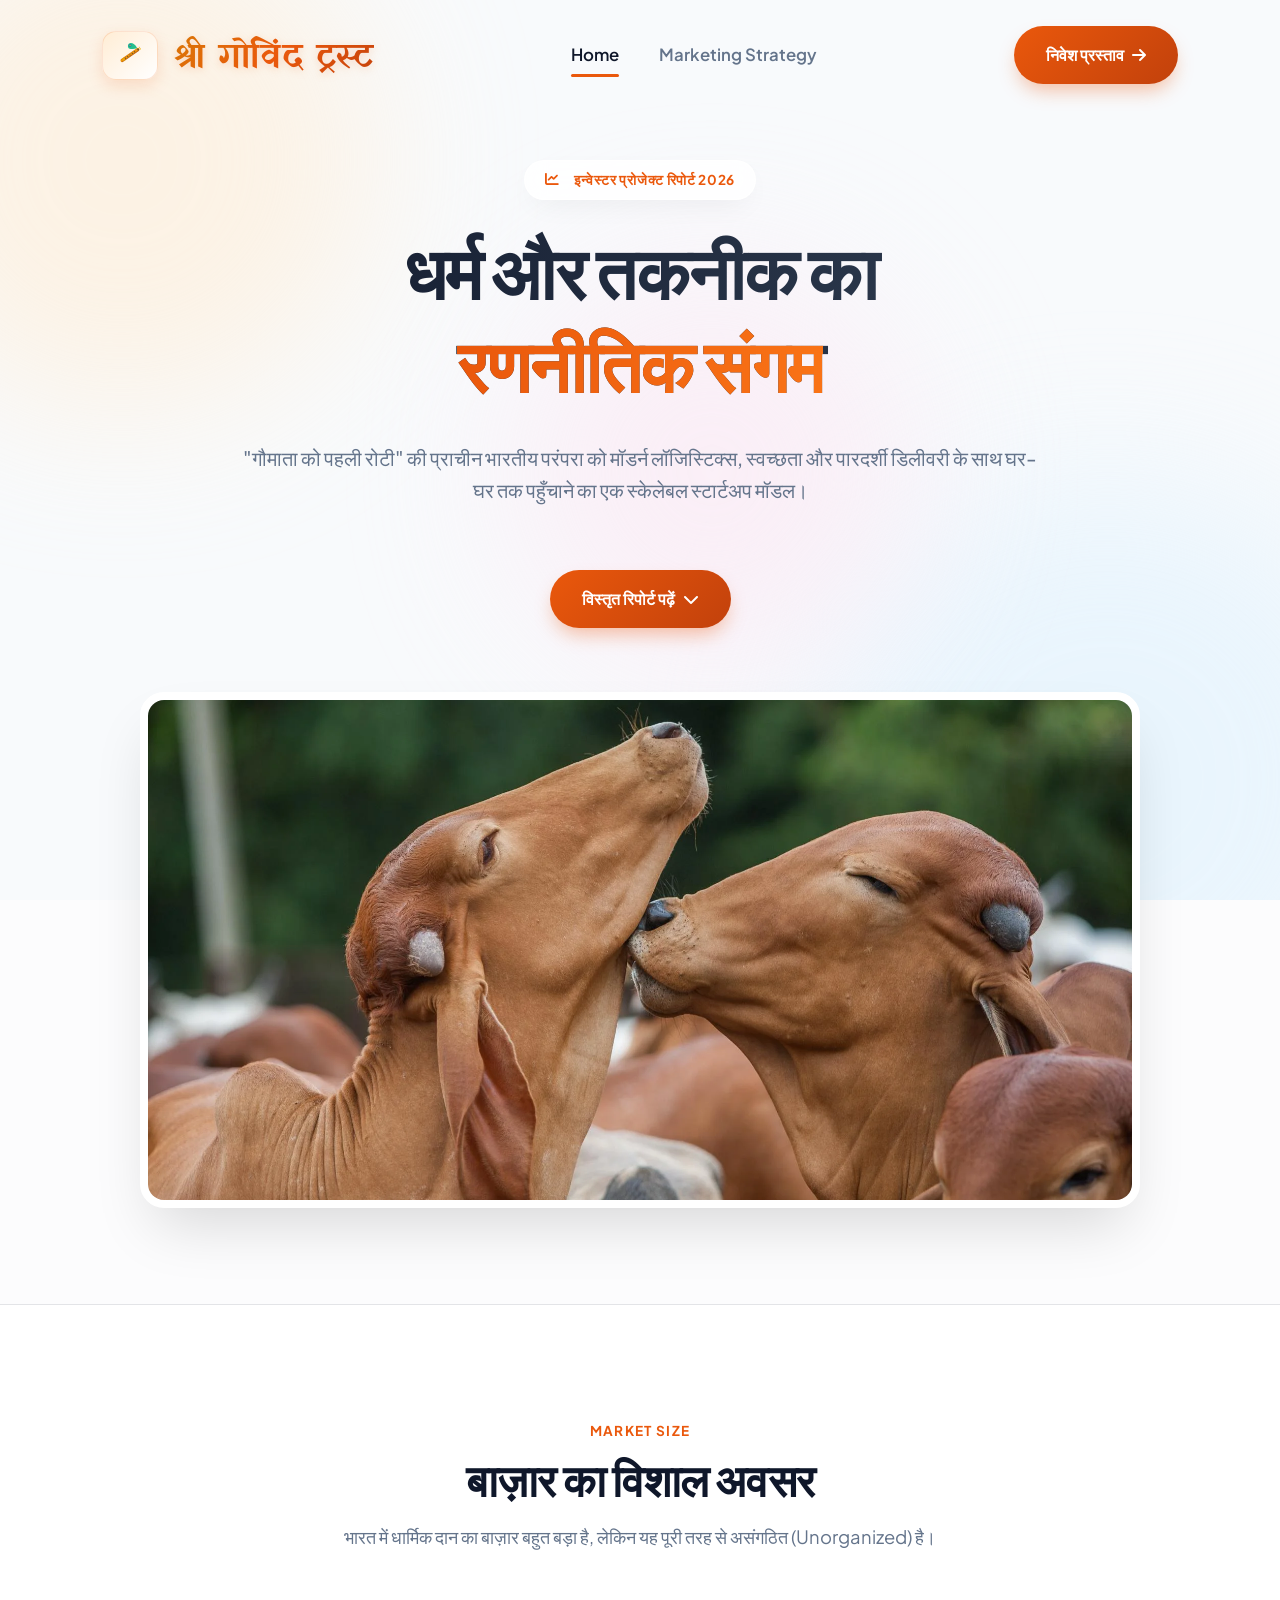
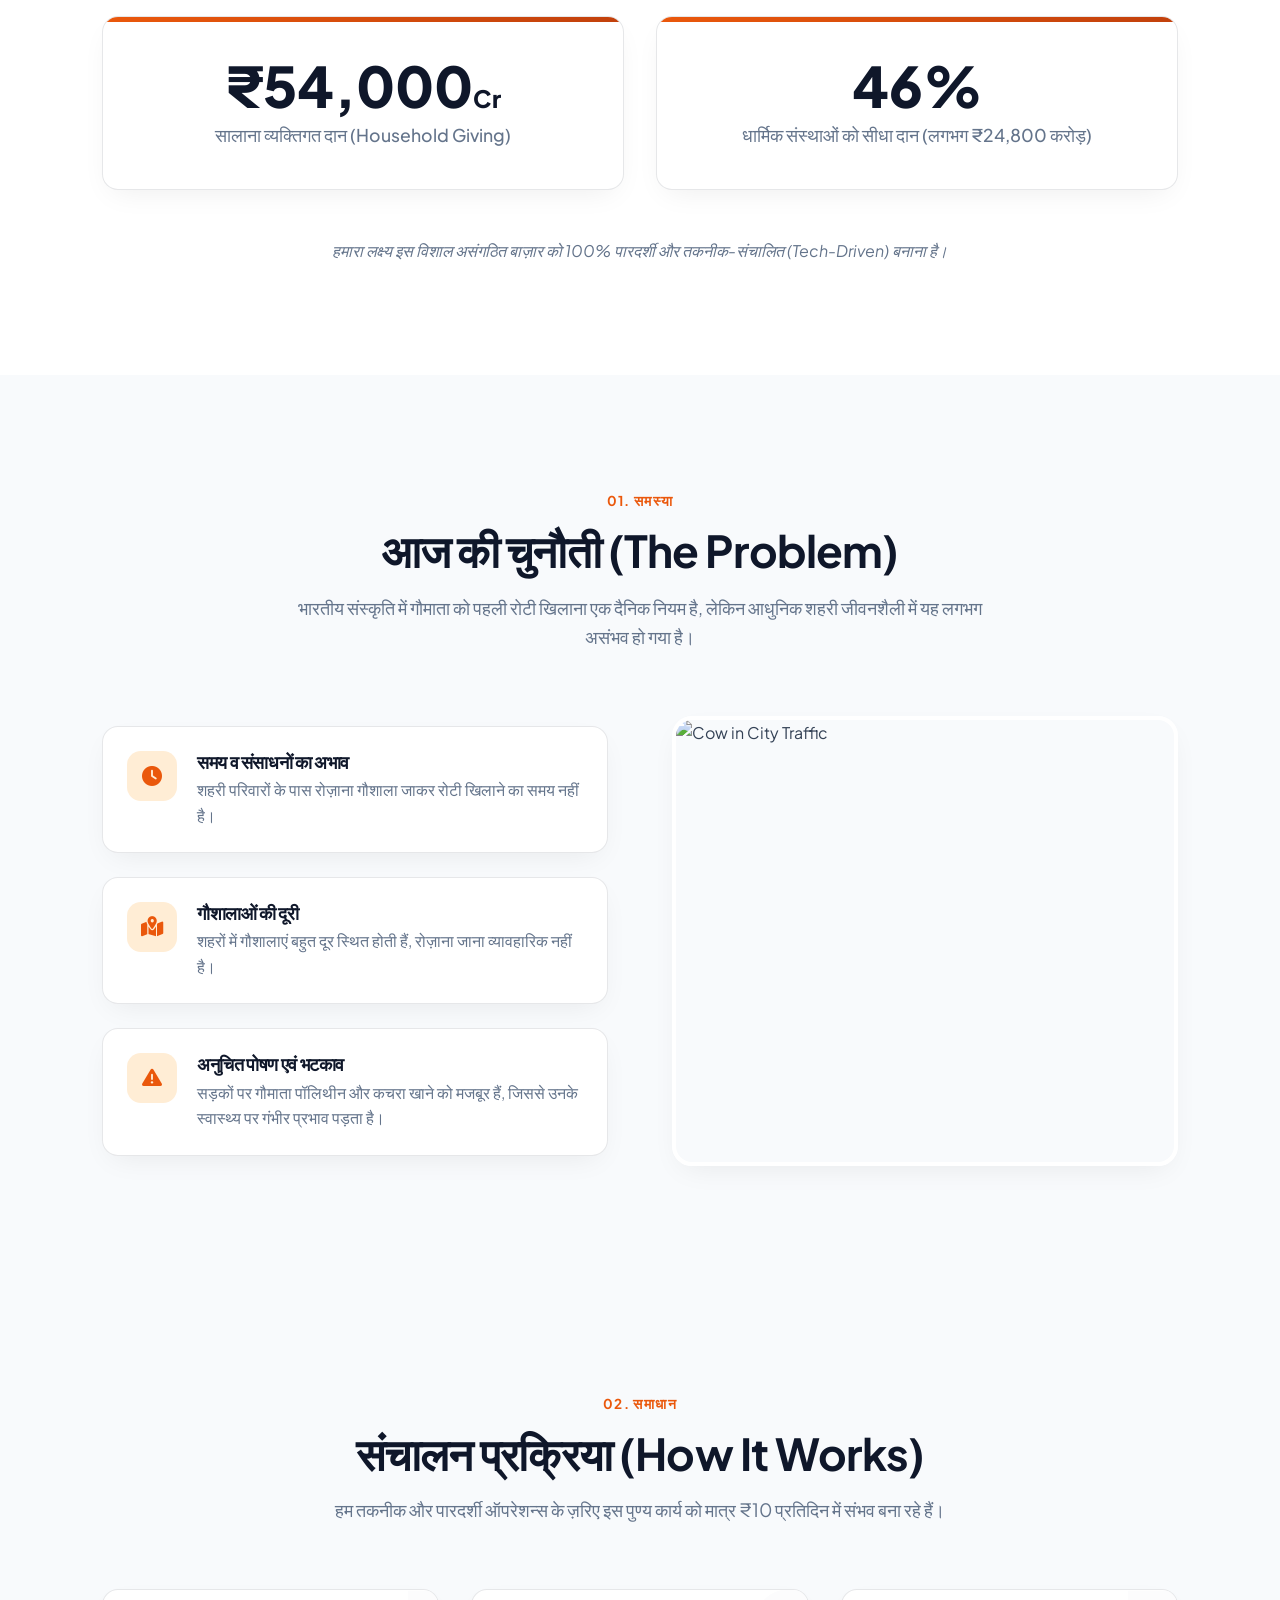
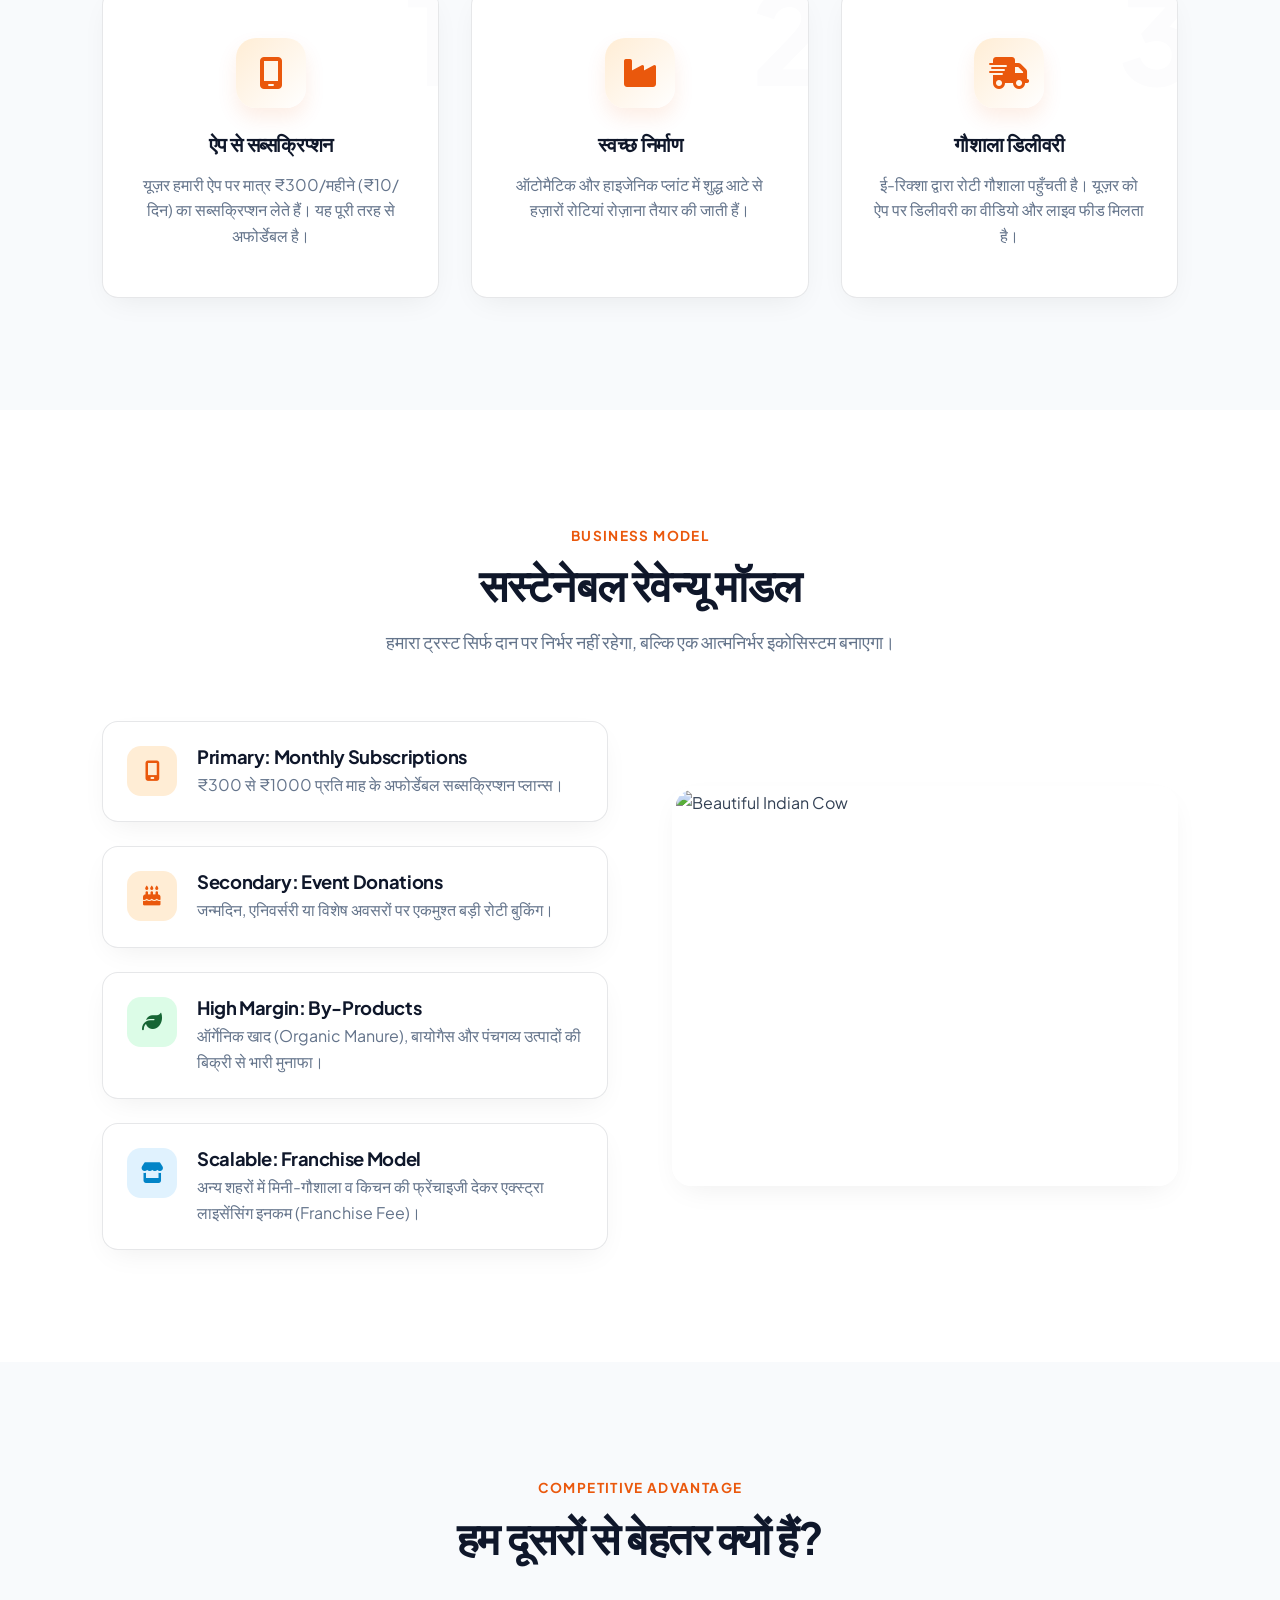
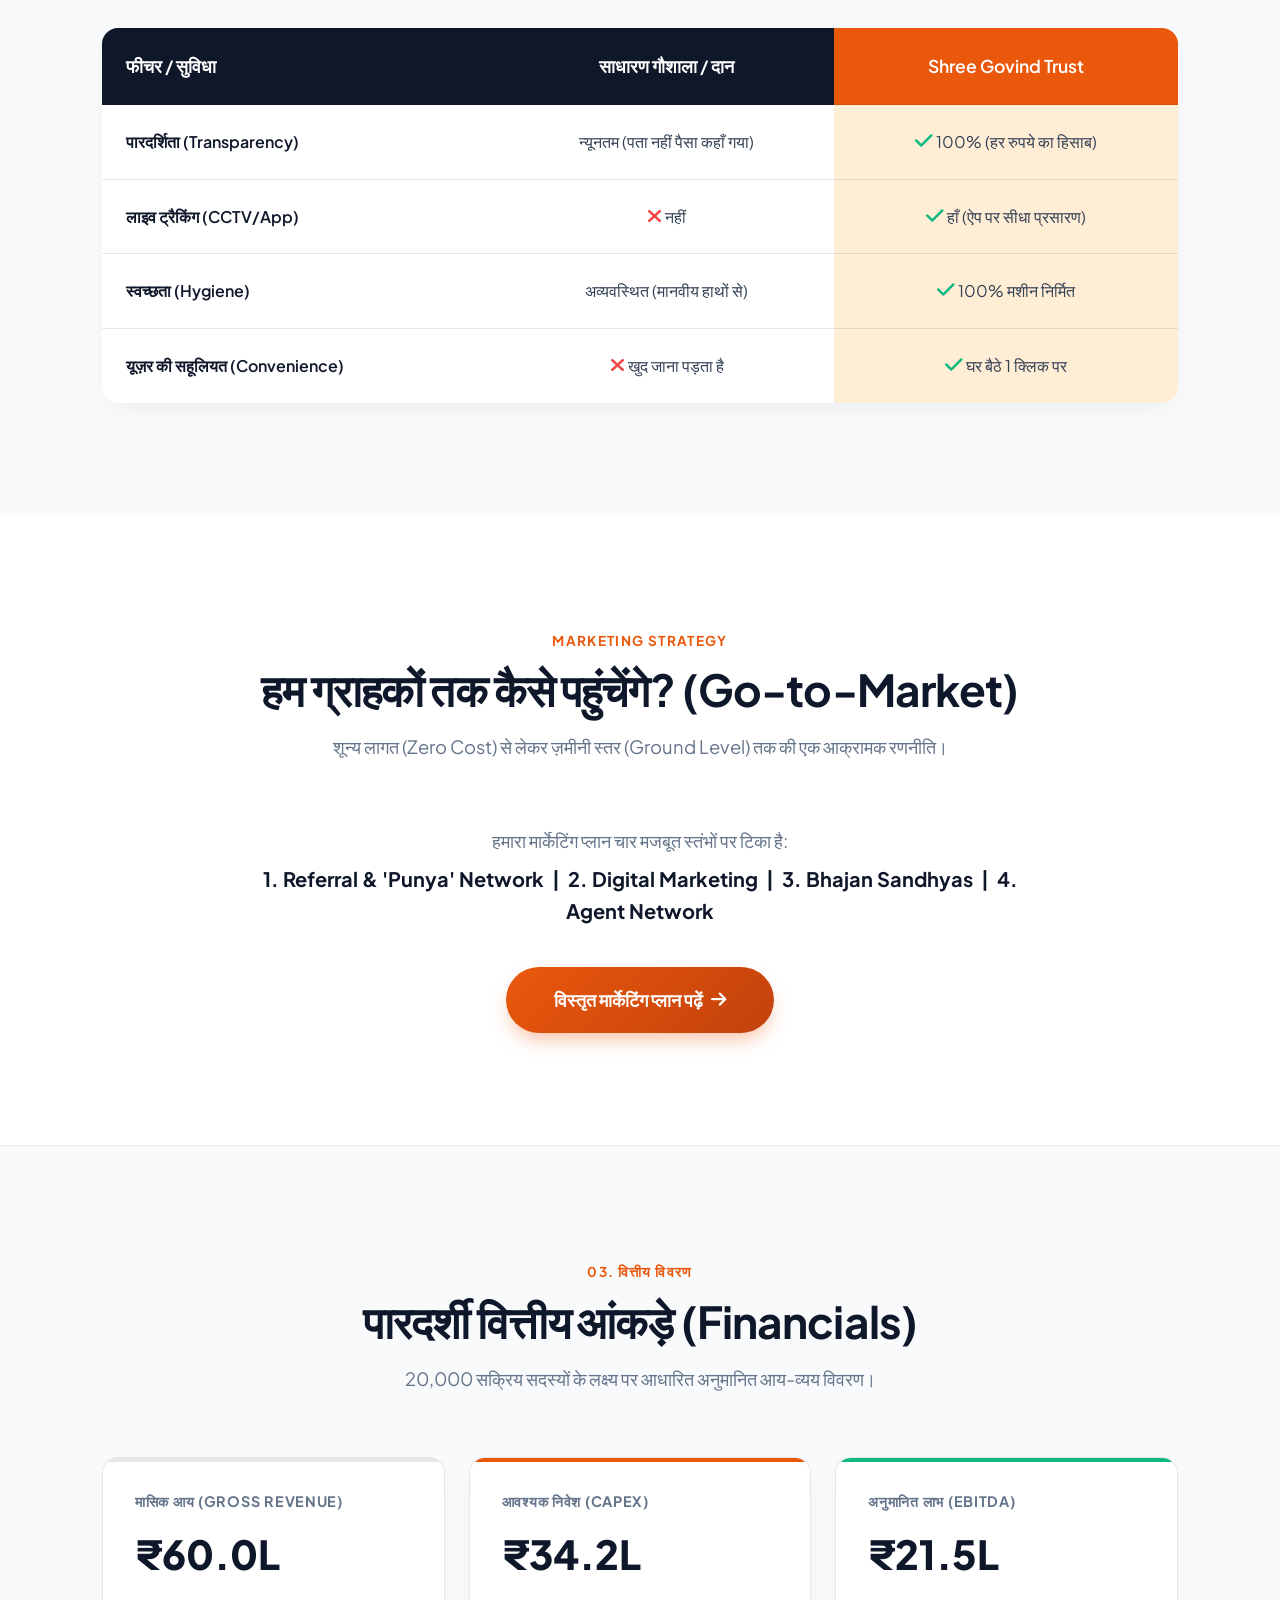
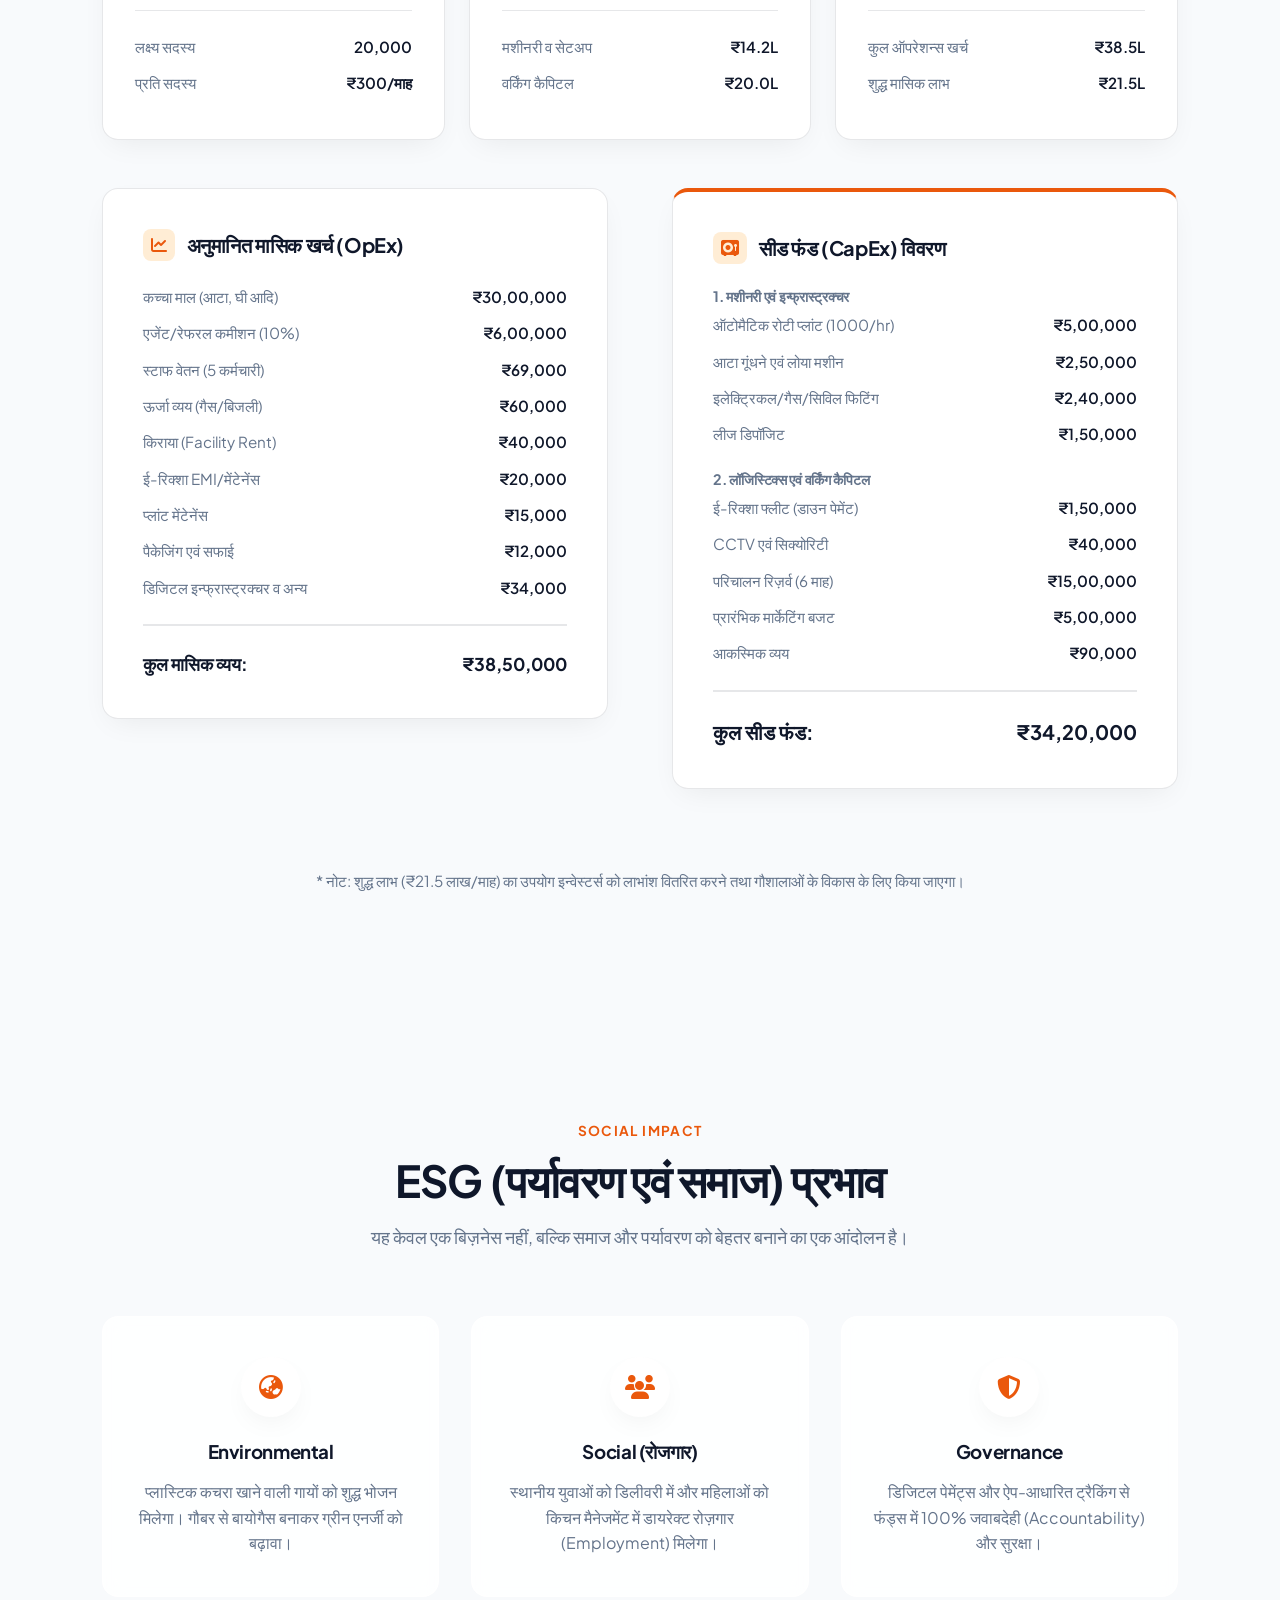
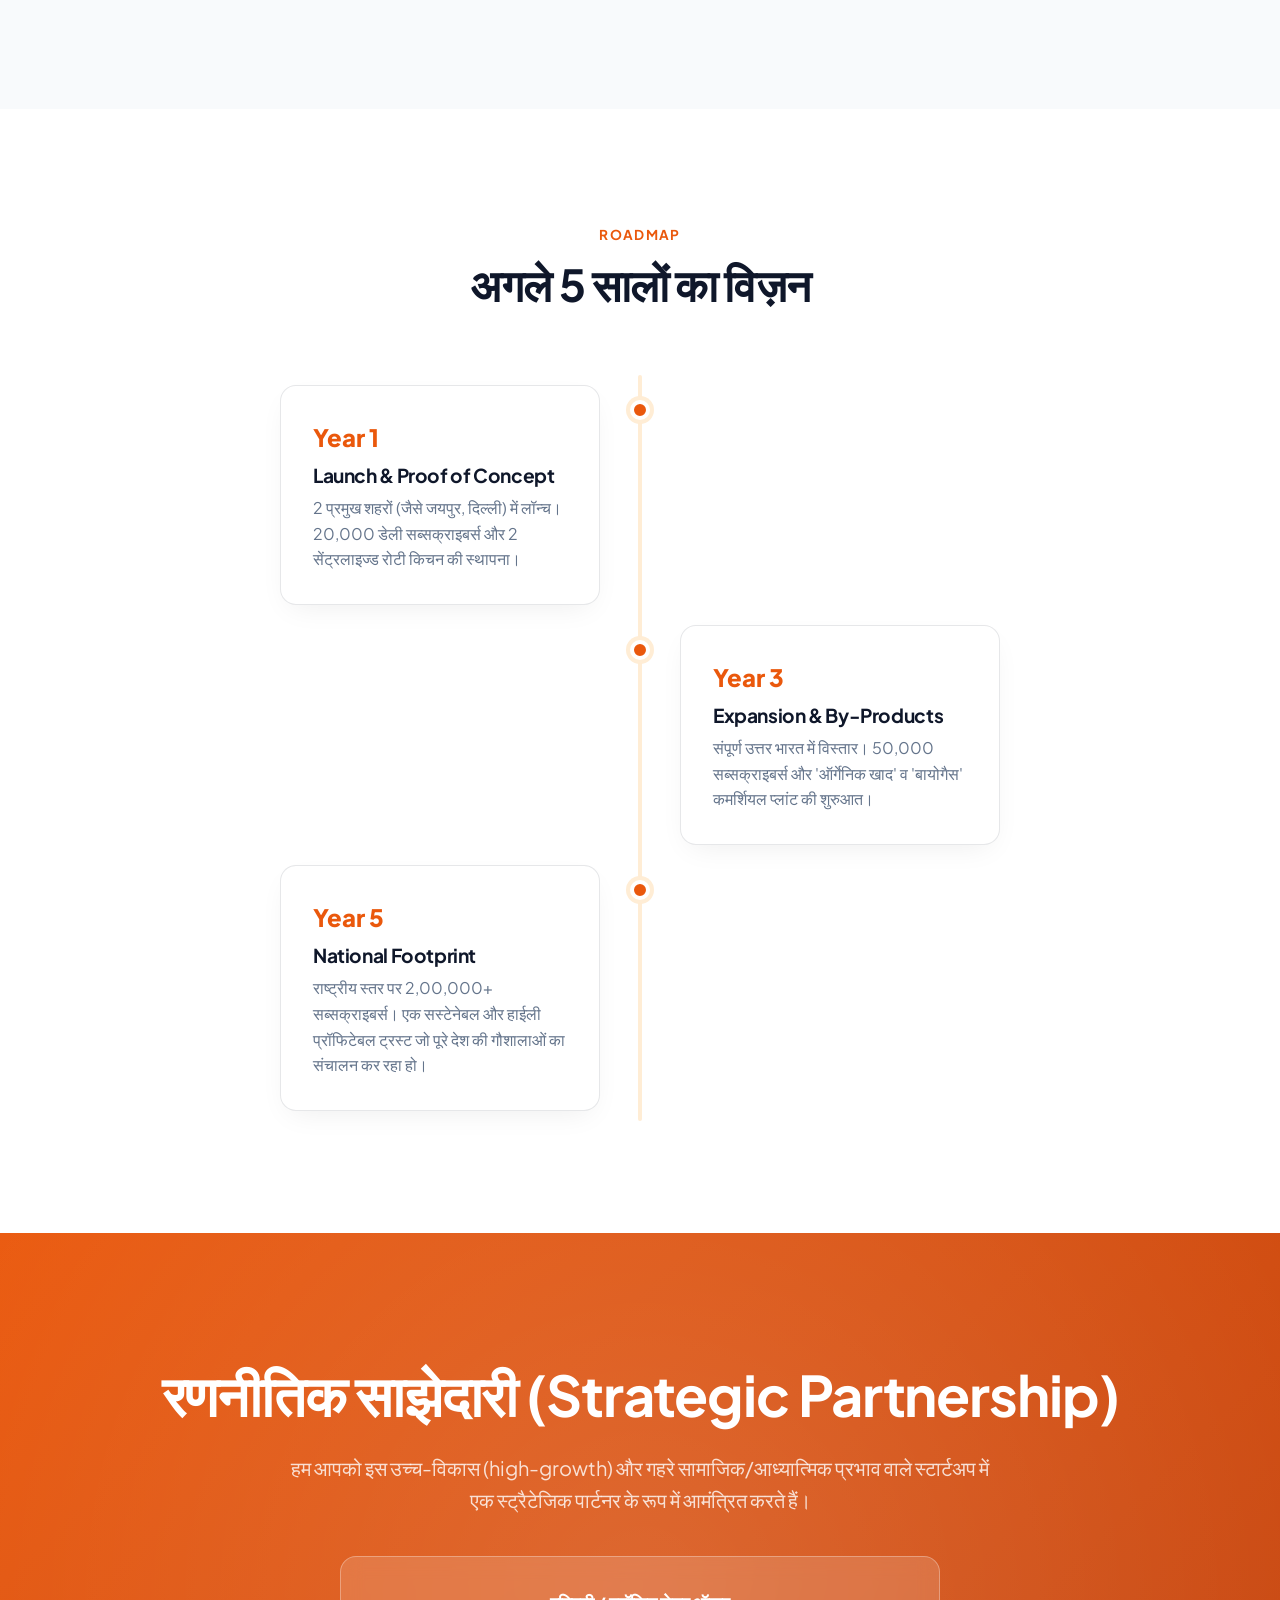
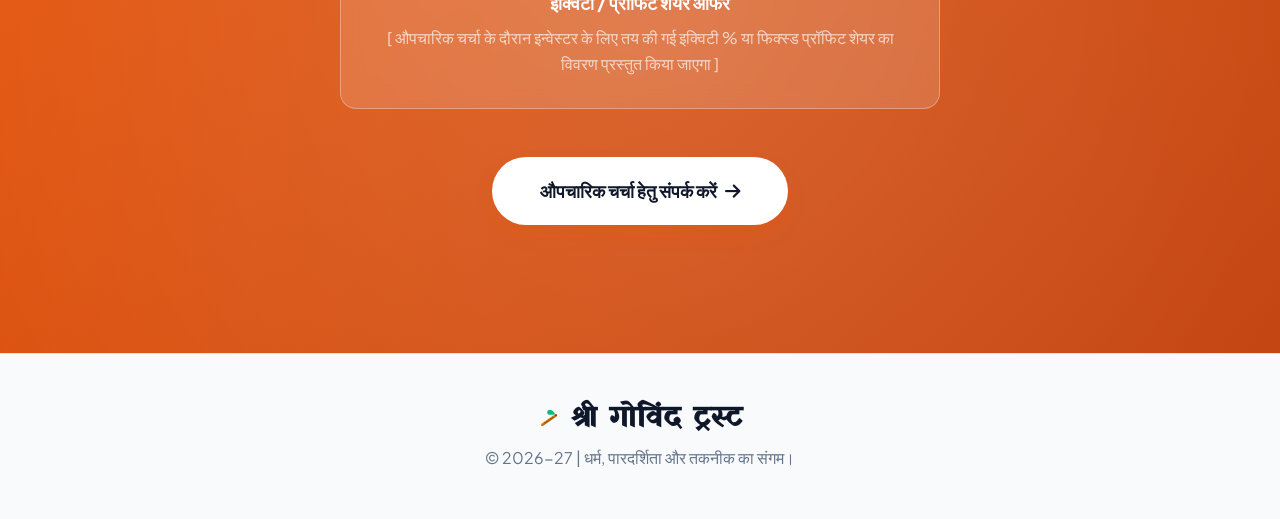
==== commit 8d0ad56a: "Add Marketing Strategy page and navigation" ====
--- a/index.html
+++ b/index.html
@@ -57,6 +57,12 @@
                 </div>
                 <span class="brand-text">श्री गोविंद ट्रस्ट</span>
             </div>
+            
+            <div class="nav-menu">
+                <a href="index.html" class="nav-link active">Home</a>
+                <a href="marketing.html" class="nav-link">Marketing Strategy</a>
+            </div>
+
             <a href="#offer" class="btn btn-primary">निवेश प्रस्ताव <i class="fa-solid fa-arrow-right" style="margin-left: 8px;"></i></a>
         </div>
     </nav>
@@ -280,8 +286,28 @@
         </div>
     </section>
 
+    <!-- NEW: Go-to-Market Strategy Brief -->
+    <section id="marketing-brief" class="section section-bg-white" style="border-bottom: 1px solid var(--border-color);">
+        <div class="container">
+            <div class="section-header" data-aos="fade-up">
+                <span class="badge">Marketing Strategy</span>
+                <h2 class="section-title">हम ग्राहकों तक कैसे पहुंचेंगे? (Go-to-Market)</h2>
+                <p class="section-desc">शून्य लागत (Zero Cost) से लेकर ज़मीनी स्तर (Ground Level) तक की एक आक्रामक रणनीति।</p>
+            </div>
+            <div class="text-center" data-aos="fade-up" style="max-width: 800px; margin: 0 auto;">
+                <p style="font-size: 1.15rem; color: var(--text-muted); margin-bottom: 2.5rem;">
+                    हमारा मार्केटिंग प्लान चार मजबूत स्तंभों पर टिका है: 
+                    <strong style="color: var(--secondary); display: block; margin-top: 0.5rem; font-size: 1.25rem;">1. Referral & 'Punya' Network &nbsp;|&nbsp; 2. Digital Marketing &nbsp;|&nbsp; 3. Bhajan Sandhyas &nbsp;|&nbsp; 4. Agent Network</strong>
+                </p>
+                <a href="marketing.html" class="btn btn-primary" style="padding: 1.2rem 3rem; font-size: 1.1rem;">
+                    विस्तृत मार्केटिंग प्लान पढ़ें <i class="fa-solid fa-arrow-right" style="margin-left: 8px;"></i>
+                </a>
+            </div>
+        </div>
+    </section>
+
     <!-- 3. Financials -->
-    <section class="section section-bg-white">
+    <section class="section section-bg-stone">
         <div class="container">
             <div class="section-header" data-aos="fade-up">
                 <span class="badge">03. वित्तीय विवरण</span>
--- a/style.css
+++ b/style.css
@@ -34,6 +34,12 @@
     --container-width: 1140px;
 }
 
+html, body {
+    overflow-x: hidden;
+    width: 100%;
+    max-width: 100vw;
+}
+
 html {
     scroll-behavior: smooth;
     font-size: 16px;
@@ -45,7 +51,6 @@
     line-height: 1.6;
     background-color: var(--bg-main);
     -webkit-font-smoothing: antialiased;
-    overflow-x: hidden;
 }
 
 h1, h2, h3, h4, h5, h6 {
@@ -183,6 +188,37 @@
     display: inline-block;
 }
 
+/* Nav Menu */
+.nav-menu {
+    display: flex;
+    gap: 2.5rem;
+    align-items: center;
+}
+.nav-link {
+    font-size: 1.05rem;
+    font-weight: 600;
+    color: var(--text-muted);
+    position: relative;
+    padding: 0.25rem 0;
+}
+.nav-link::after {
+    content: '';
+    position: absolute;
+    bottom: -4px;
+    left: 0;
+    width: 0%;
+    height: 3px;
+    background: var(--primary);
+    border-radius: 2px;
+    transition: width 0.3s ease;
+}
+.nav-link:hover, .nav-link.active {
+    color: var(--secondary);
+}
+.nav-link:hover::after, .nav-link.active::after {
+    width: 100%;
+}
+
 /* === MESH GRADIENT BACKGROUND === */
 .mesh-bg {
     position: absolute;
@@ -783,7 +819,10 @@
 
 @media (max-width: 768px) {
     .hero-title { font-size: 2.8rem; }
-    .nav-container { flex-direction: column; gap: 1rem; }
+    .nav-container { flex-direction: row; justify-content: space-between; flex-wrap: wrap; }
+    .nav-menu { display: none; } /* Hide menu on very small screens, or we can just keep it if it fits. Let's hide it for simplicity, since it's a pitch deck. Wait, user wants menu. Let's stack it. */
+    .nav-menu { width: 100%; justify-content: center; margin-top: 1rem; gap: 1.5rem; order: 3; }
+    .btn { padding: 0.75rem 1.25rem; font-size: 0.9rem; }
     .hero { padding: 8rem 0 4rem; }
     .section { padding: 4rem 0; }
     .data-number { font-size: 2.5rem; }
@@ -806,9 +845,15 @@
 }
 
 @media (max-width: 480px) {
+    .container { padding: 0 1rem; }
+    .hero { padding: 8rem 0 3rem; }
     .hero-title { font-size: 2.2rem; line-height: 1.4; }
-    .brand-text { font-size: 1.8rem; }
-    .logo-icon { font-size: 1.2rem; padding: 0.4rem 0.6rem; }
+    .logo { gap: 0.5rem; }
+    .brand-text { font-size: 1.3rem; }
+    .logo-icon { font-size: 1rem; padding: 0.3rem 0.5rem; }
+    .btn { padding: 0.6rem 1rem; font-size: 0.8rem; }
+    .nav-menu { gap: 1rem; }
+    .nav-link { font-size: 0.9rem; }
     .spiritual-cta h2 { font-size: 2.2rem; }
     .spiritual-cta { padding: 4rem 0; }
     .hero-img-wrapper { border-width: 4px; }
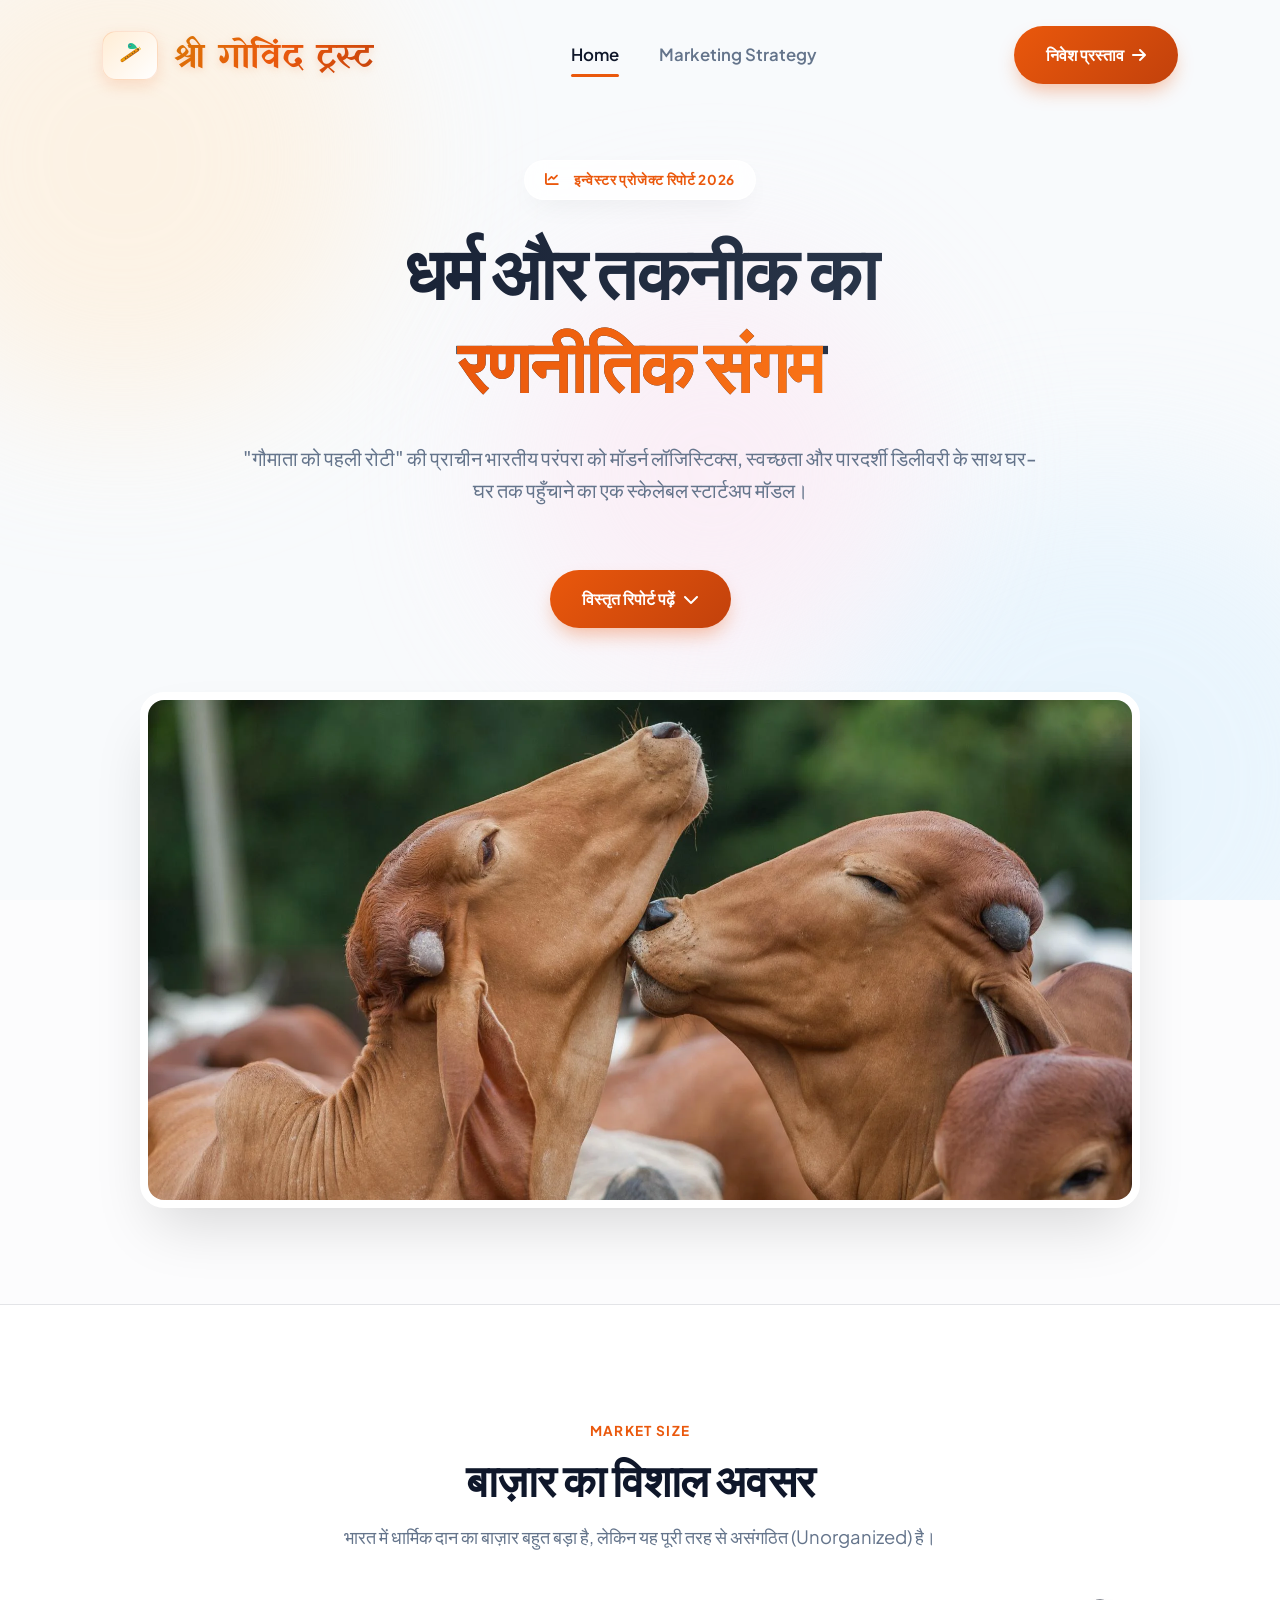
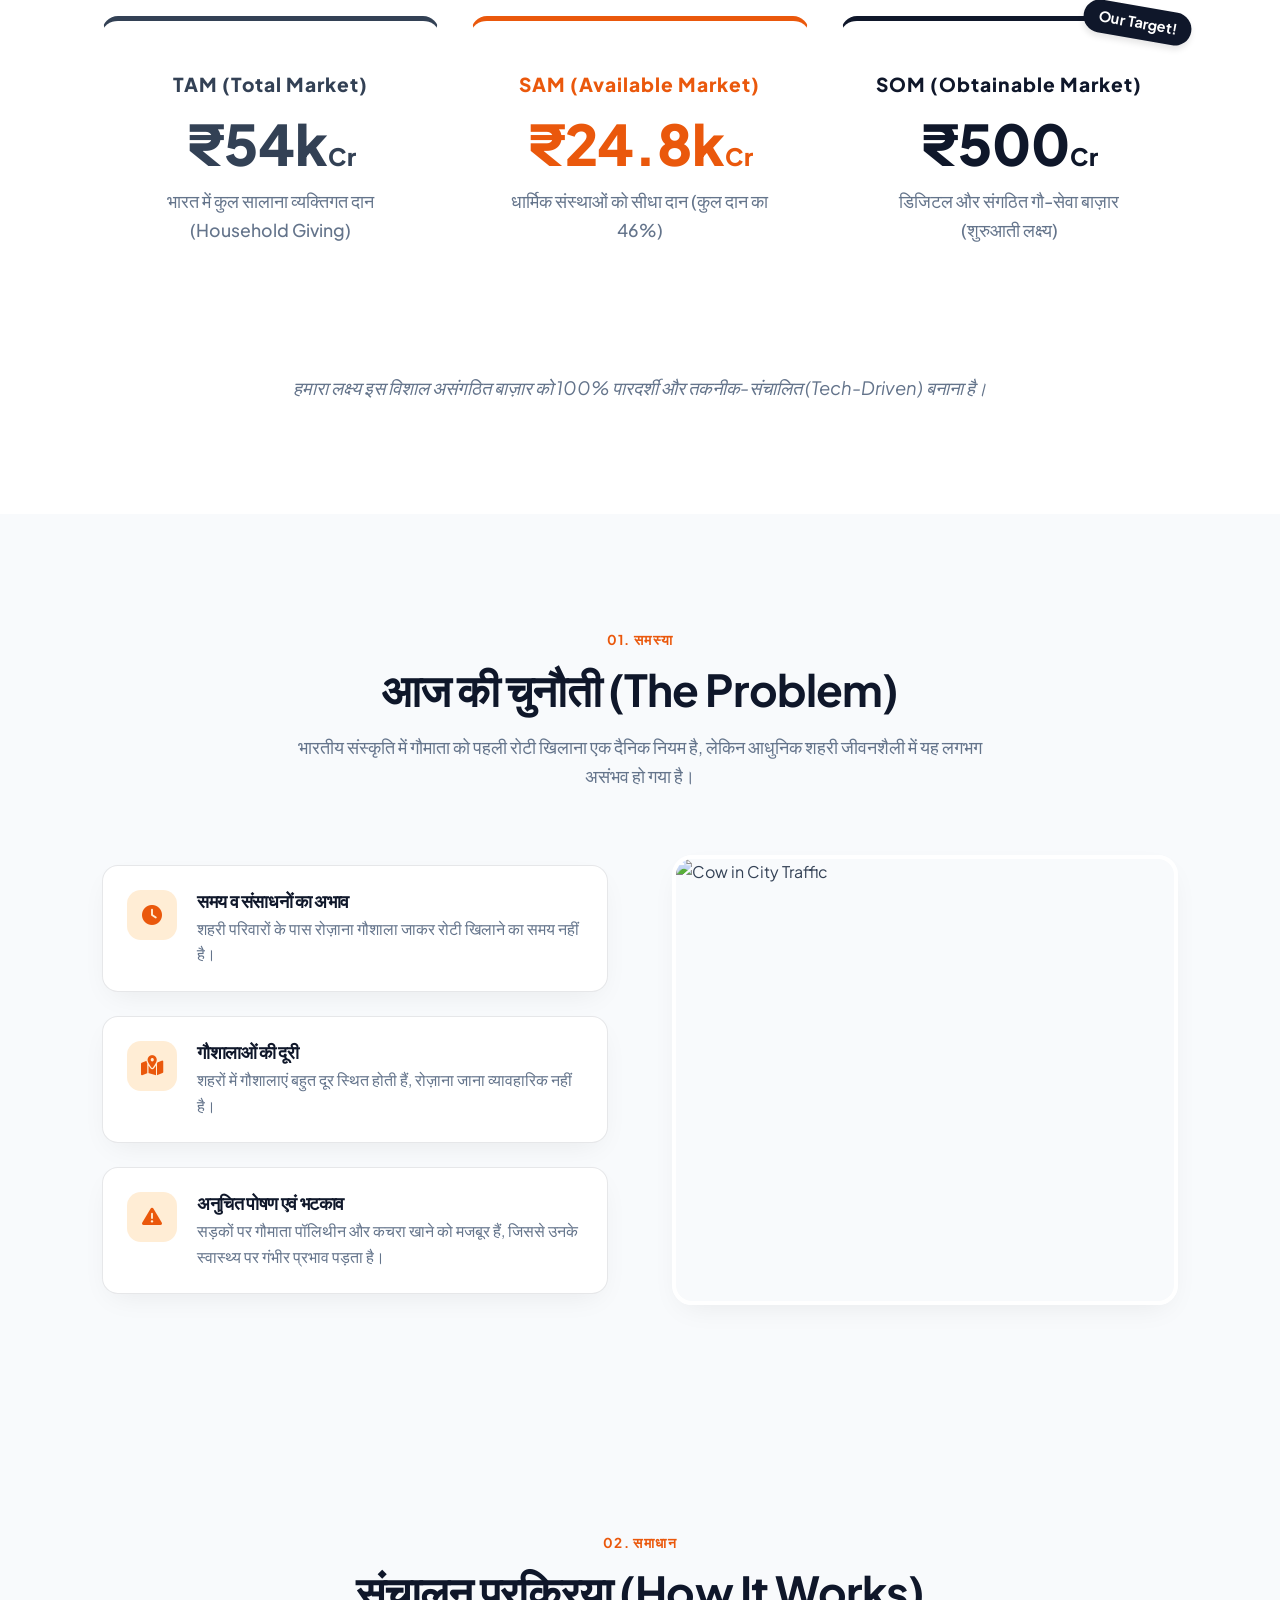
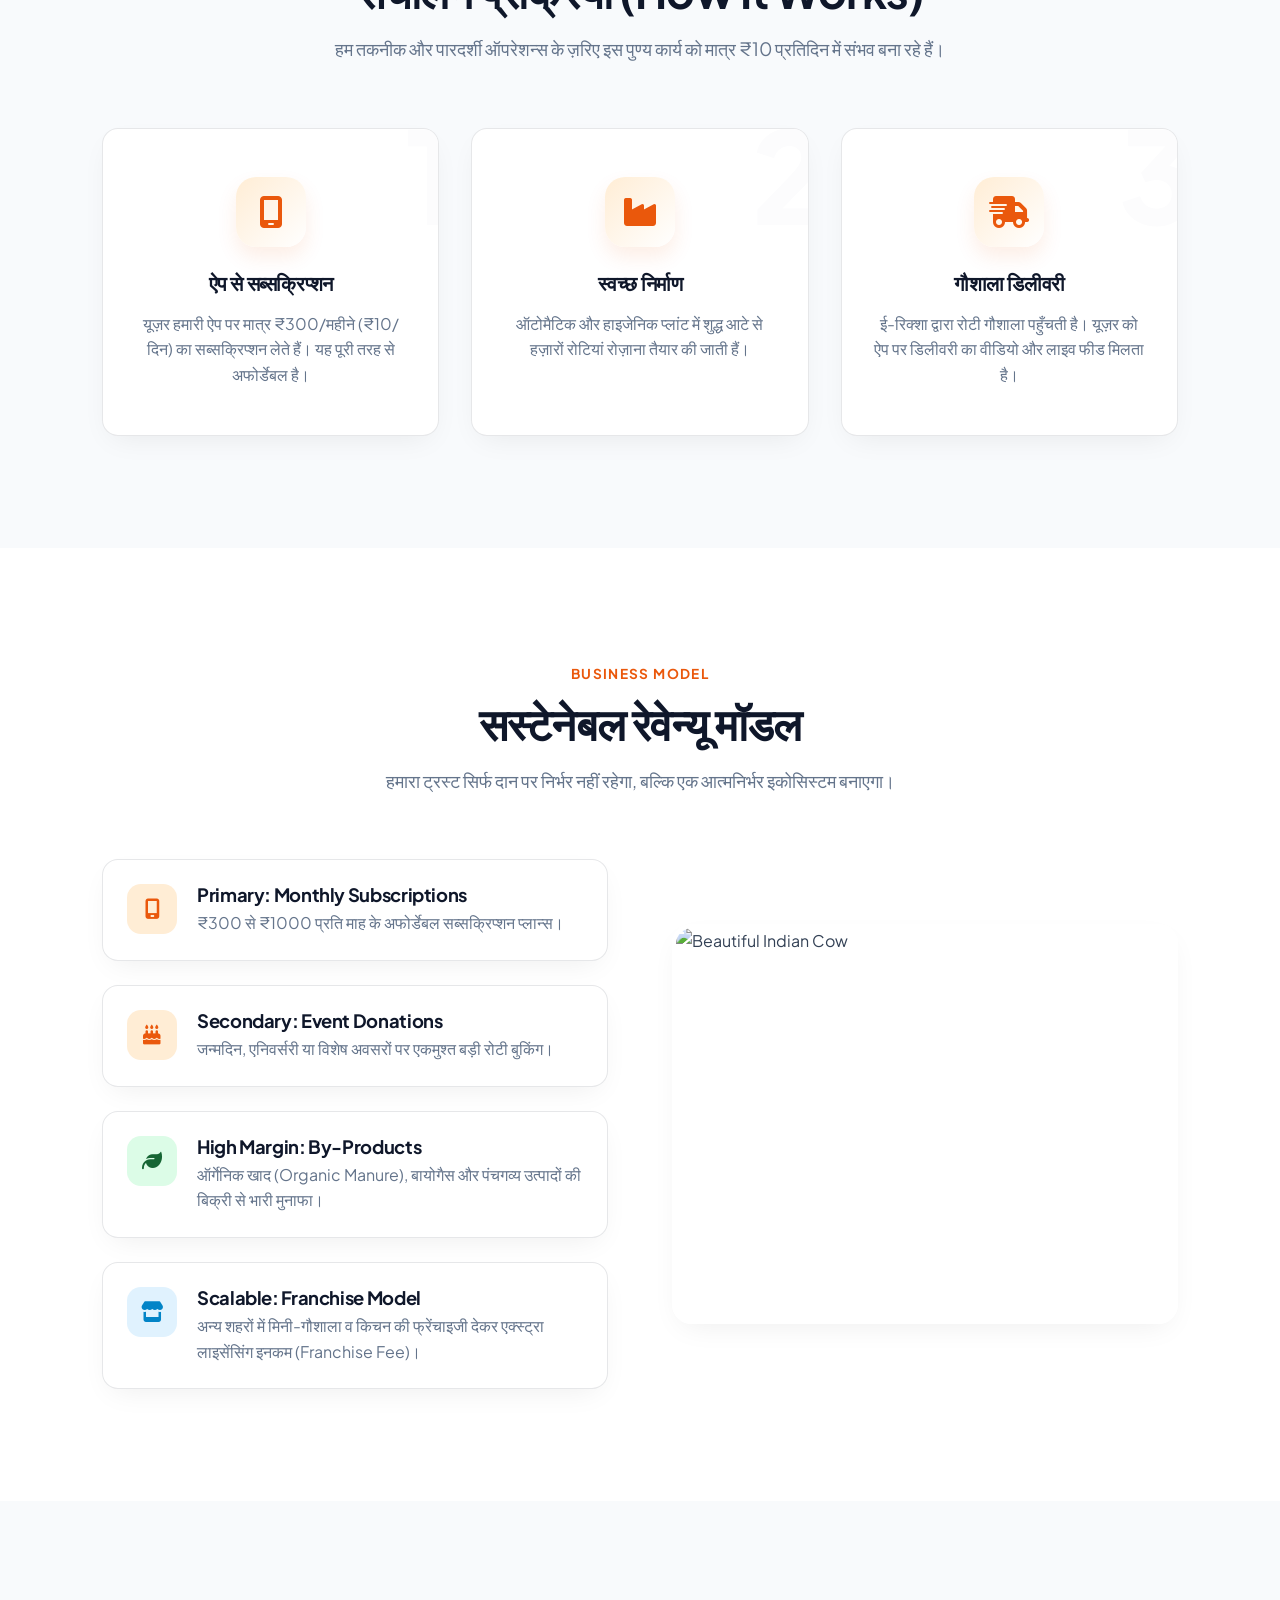
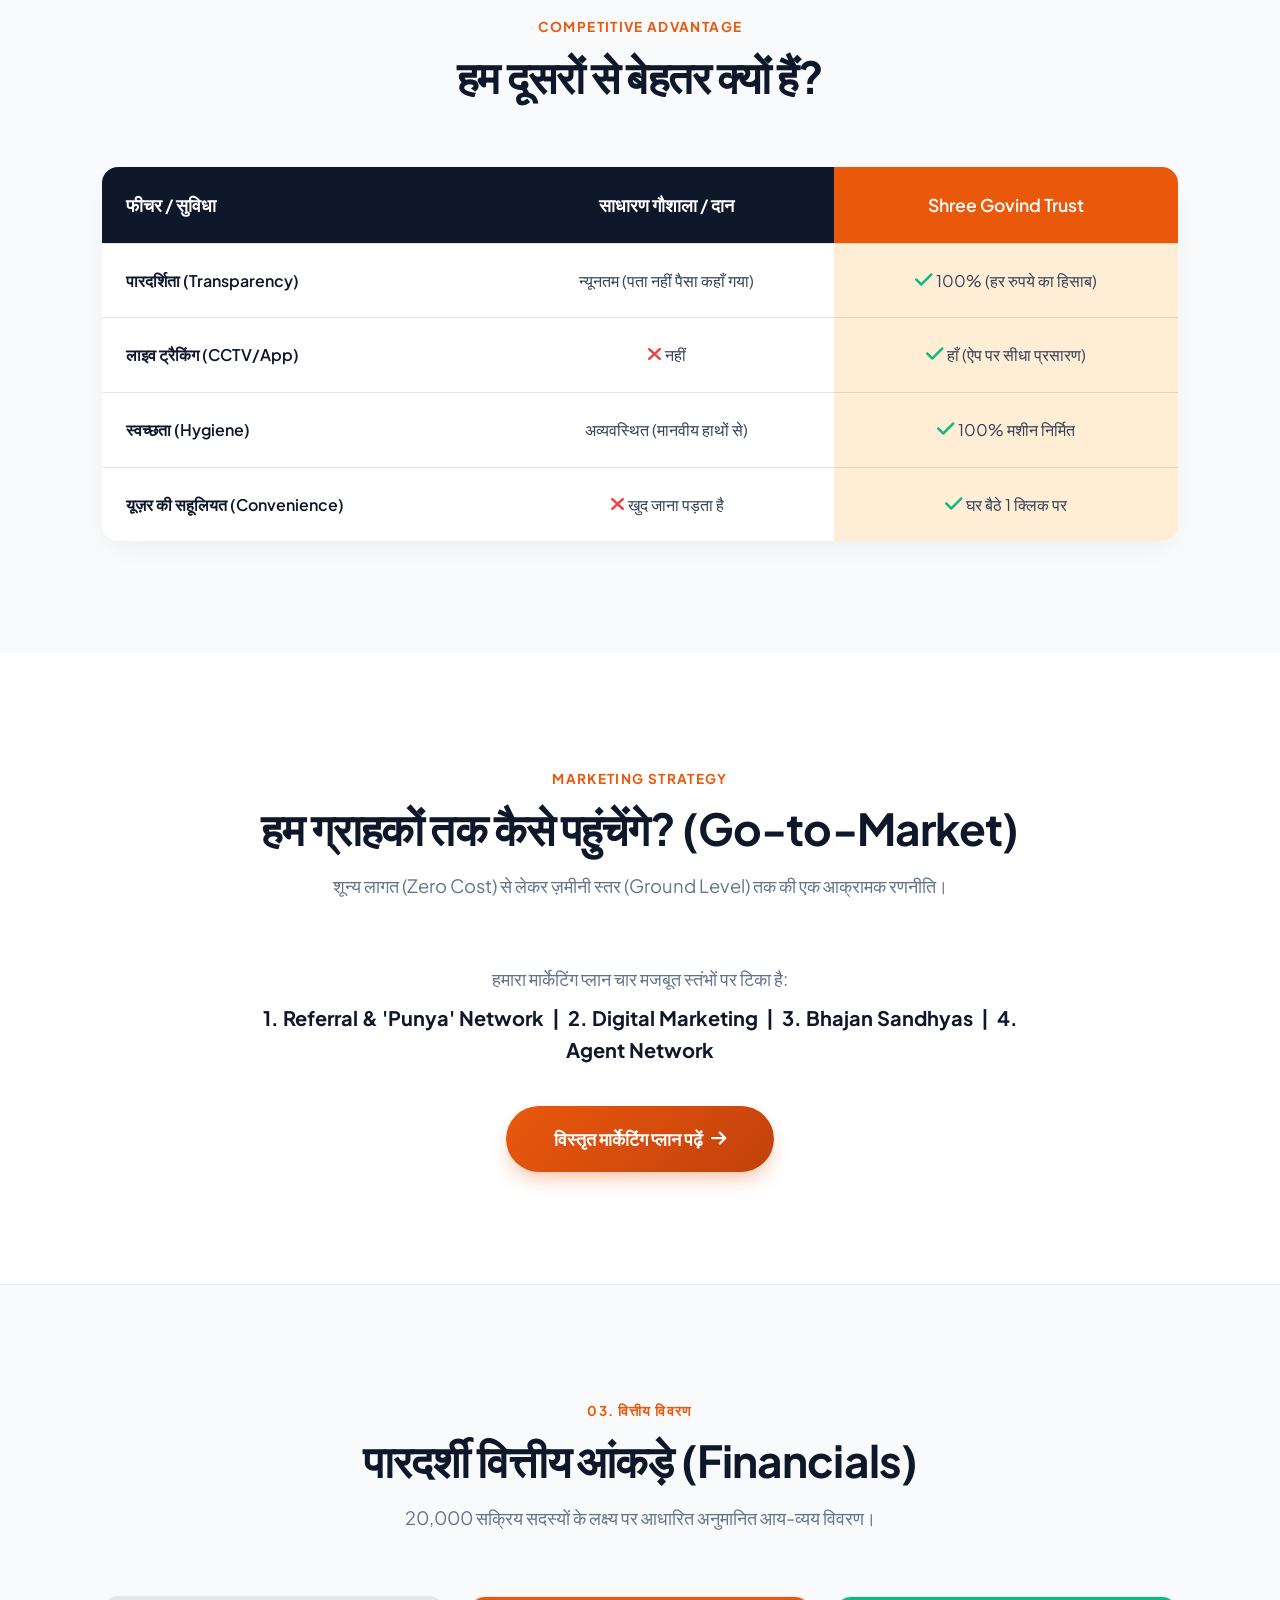
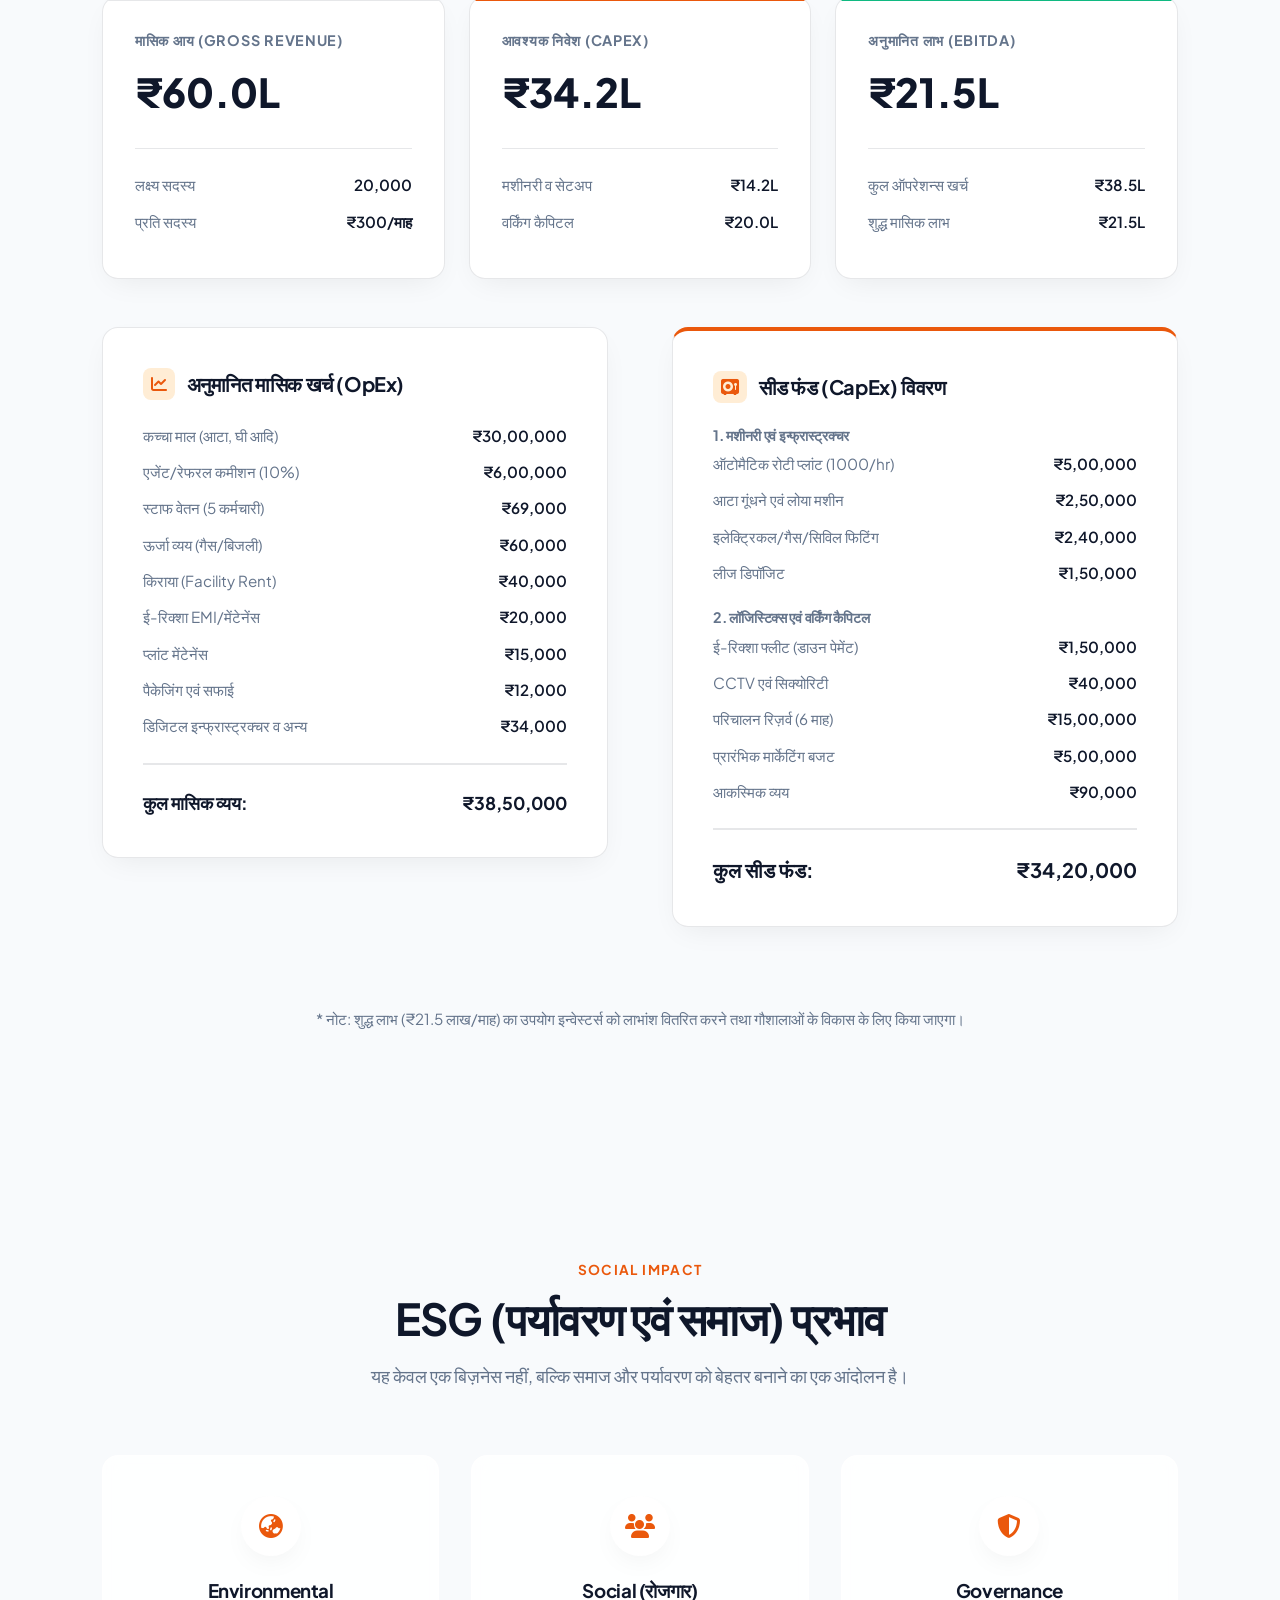
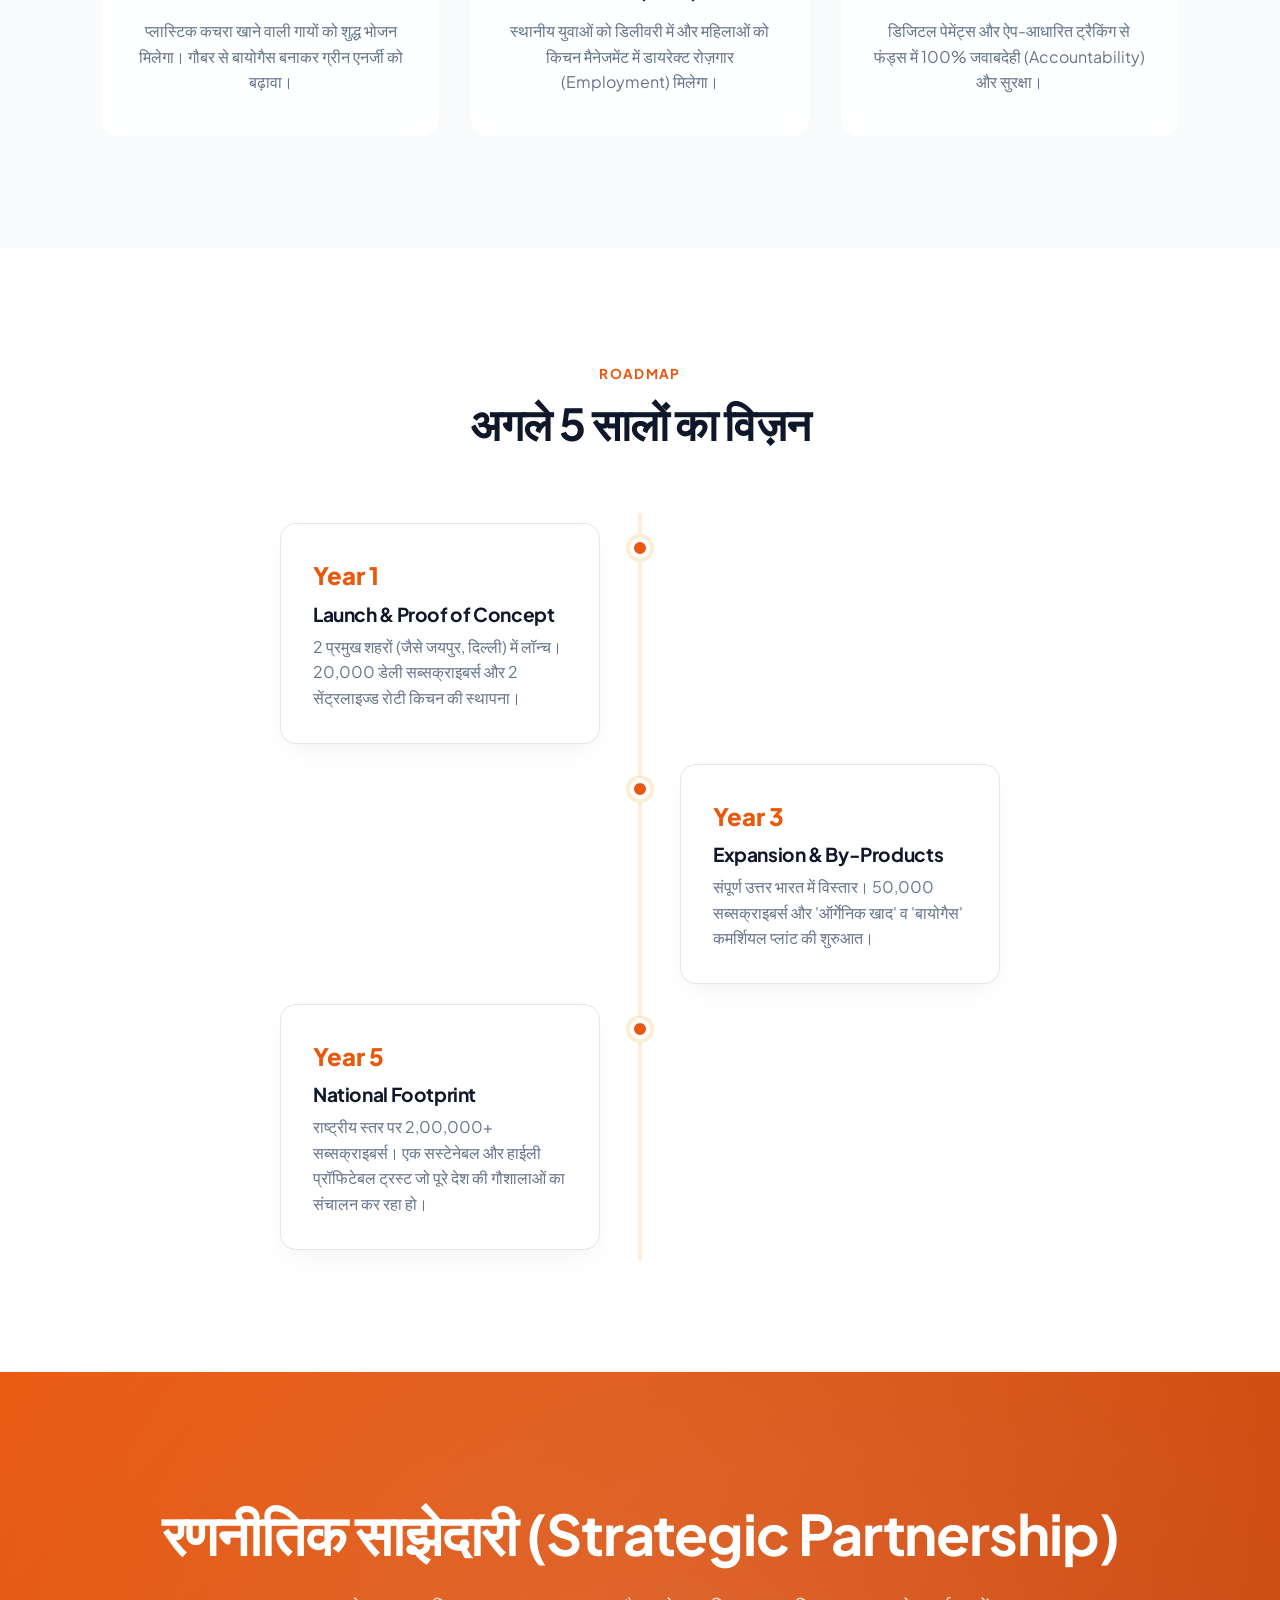
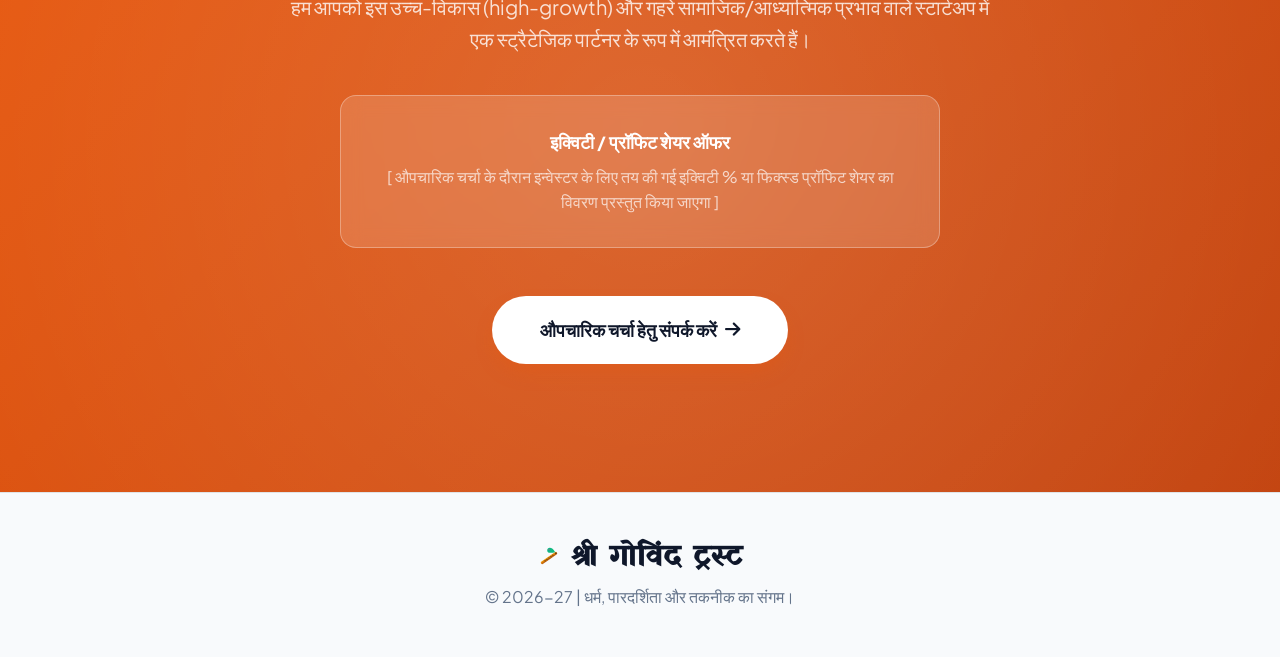
==== commit e0119b36: "Redesign Market Size section with TAM, SAM, SOM" ====
--- a/index.html
+++ b/index.html
@@ -97,17 +97,28 @@
                 <p class="section-desc">भारत में धार्मिक दान का बाज़ार बहुत बड़ा है, लेकिन यह पूरी तरह से असंगठित (Unorganized) है।</p>
             </div>
             
-            <div class="data-card-grid" data-aos="fade-up" data-aos-delay="100">
-                <div class="data-card">
-                    <div class="data-number">₹54,000<span style="font-size:1.5rem">Cr</span></div>
-                    <div class="data-label">सालाना व्यक्तिगत दान (Household Giving)</div>
-                </div>
-                <div class="data-card">
-                    <div class="data-number text-saffron">46%</div>
-                    <div class="data-label">धार्मिक संस्थाओं को सीधा दान (लगभग ₹24,800 करोड़)</div>
-                </div>
-            </div>
-            <p class="text-center text-muted mt-3" data-aos="fade-up" data-aos-delay="200">
+            <div class="esg-grid" data-aos="fade-up" data-aos-delay="100" style="margin-top: 2rem;">
+                <!-- TAM -->
+                <div class="esg-card" style="text-align: center; border-top: 5px solid var(--text-main); padding: 3rem 2rem;">
+                    <div style="font-size: 1.2rem; font-weight: 800; color: var(--text-main); margin-bottom: 1rem; letter-spacing: 1px;">TAM (Total Market)</div>
+                    <div class="data-number" style="color: var(--text-main); font-size: 3.5rem;">₹54k<span style="font-size:1.5rem">Cr</span></div>
+                    <div class="data-label" style="margin-top: 1rem; font-size: 1.1rem;">भारत में कुल सालाना व्यक्तिगत दान (Household Giving)</div>
+                </div>
+                <!-- SAM -->
+                <div class="esg-card" style="text-align: center; border-top: 5px solid var(--primary); padding: 3rem 2rem;">
+                    <div style="font-size: 1.2rem; font-weight: 800; color: var(--primary); margin-bottom: 1rem; letter-spacing: 1px;">SAM (Available Market)</div>
+                    <div class="data-number" style="color: var(--primary); font-size: 3.5rem;">₹24.8k<span style="font-size:1.5rem">Cr</span></div>
+                    <div class="data-label" style="margin-top: 1rem; font-size: 1.1rem;">धार्मिक संस्थाओं को सीधा दान (कुल दान का 46%)</div>
+                </div>
+                <!-- SOM -->
+                <div class="esg-card" style="text-align: center; border-top: 5px solid var(--secondary); padding: 3rem 2rem; position: relative;">
+                    <div style="position: absolute; top: -15px; right: -15px; background: var(--secondary); color: white; padding: 5px 15px; border-radius: 20px; font-weight: bold; font-size: 0.9rem; transform: rotate(10deg); box-shadow: 0 4px 6px rgba(0,0,0,0.1);">Our Target!</div>
+                    <div style="font-size: 1.2rem; font-weight: 800; color: var(--secondary); margin-bottom: 1rem; letter-spacing: 1px;">SOM (Obtainable Market)</div>
+                    <div class="data-number" style="color: var(--secondary); font-size: 3.5rem;">₹500<span style="font-size:1.5rem">Cr</span></div>
+                    <div class="data-label" style="margin-top: 1rem; font-size: 1.1rem;">डिजिटल और संगठित गौ-सेवा बाज़ार (शुरुआती लक्ष्य)</div>
+                </div>
+            </div>
+            <p class="text-center text-muted mt-5" data-aos="fade-up" data-aos-delay="200" style="font-size: 1.15rem;">
                 <em>हमारा लक्ष्य इस विशाल असंगठित बाज़ार को 100% पारदर्शी और तकनीक-संचालित (Tech-Driven) बनाना है।</em>
             </p>
         </div>
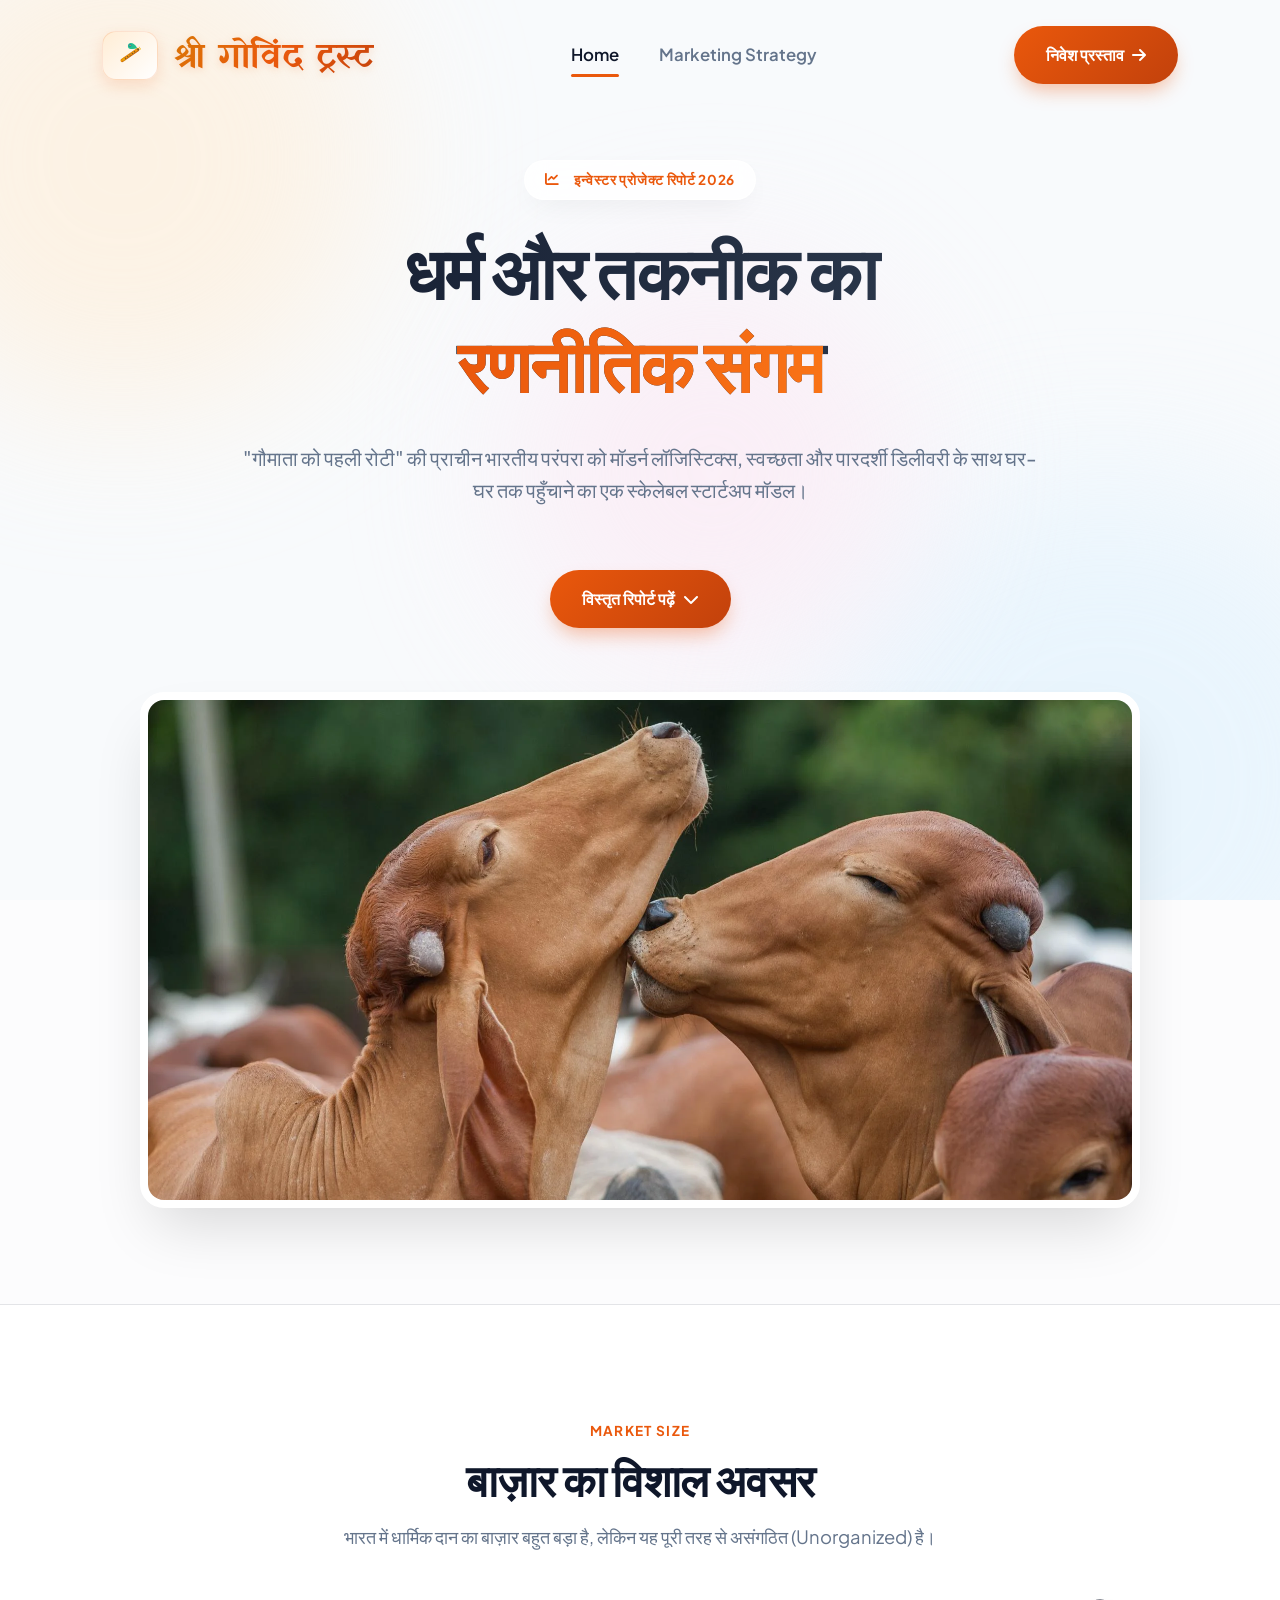
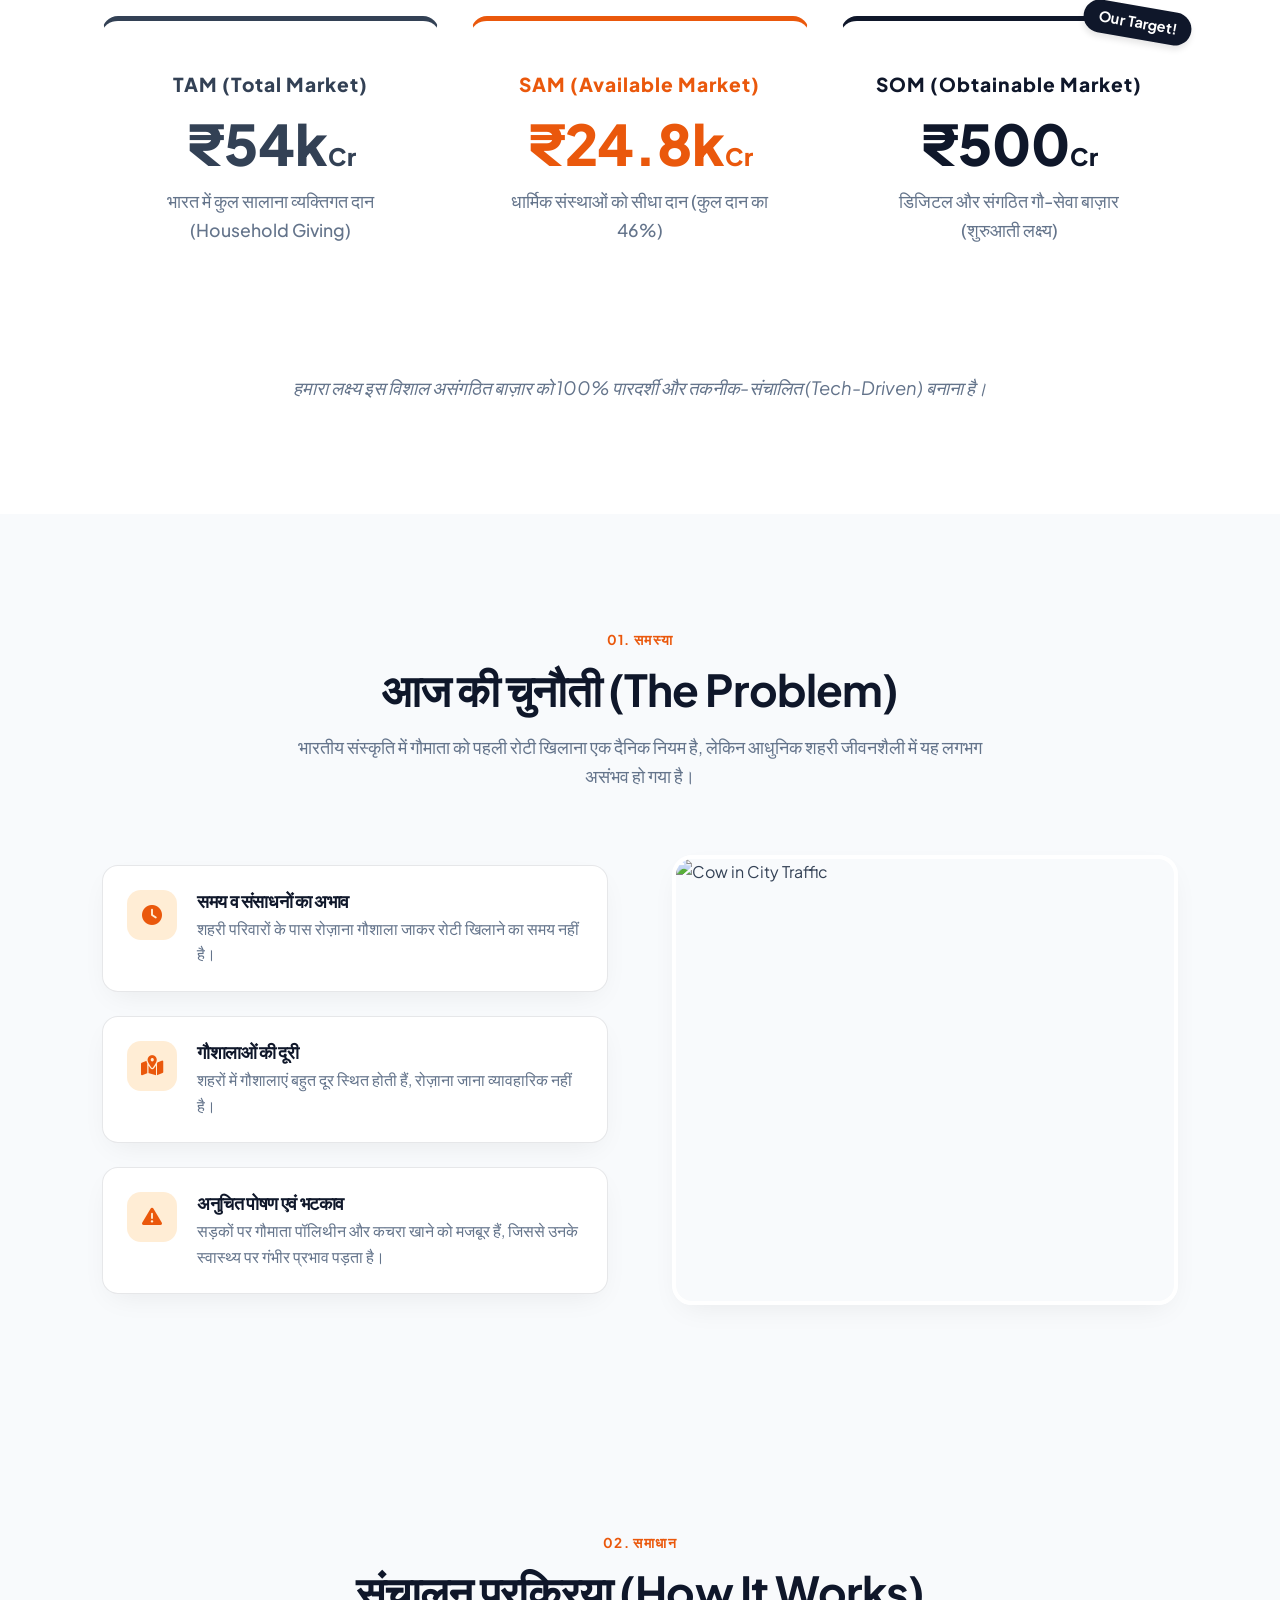
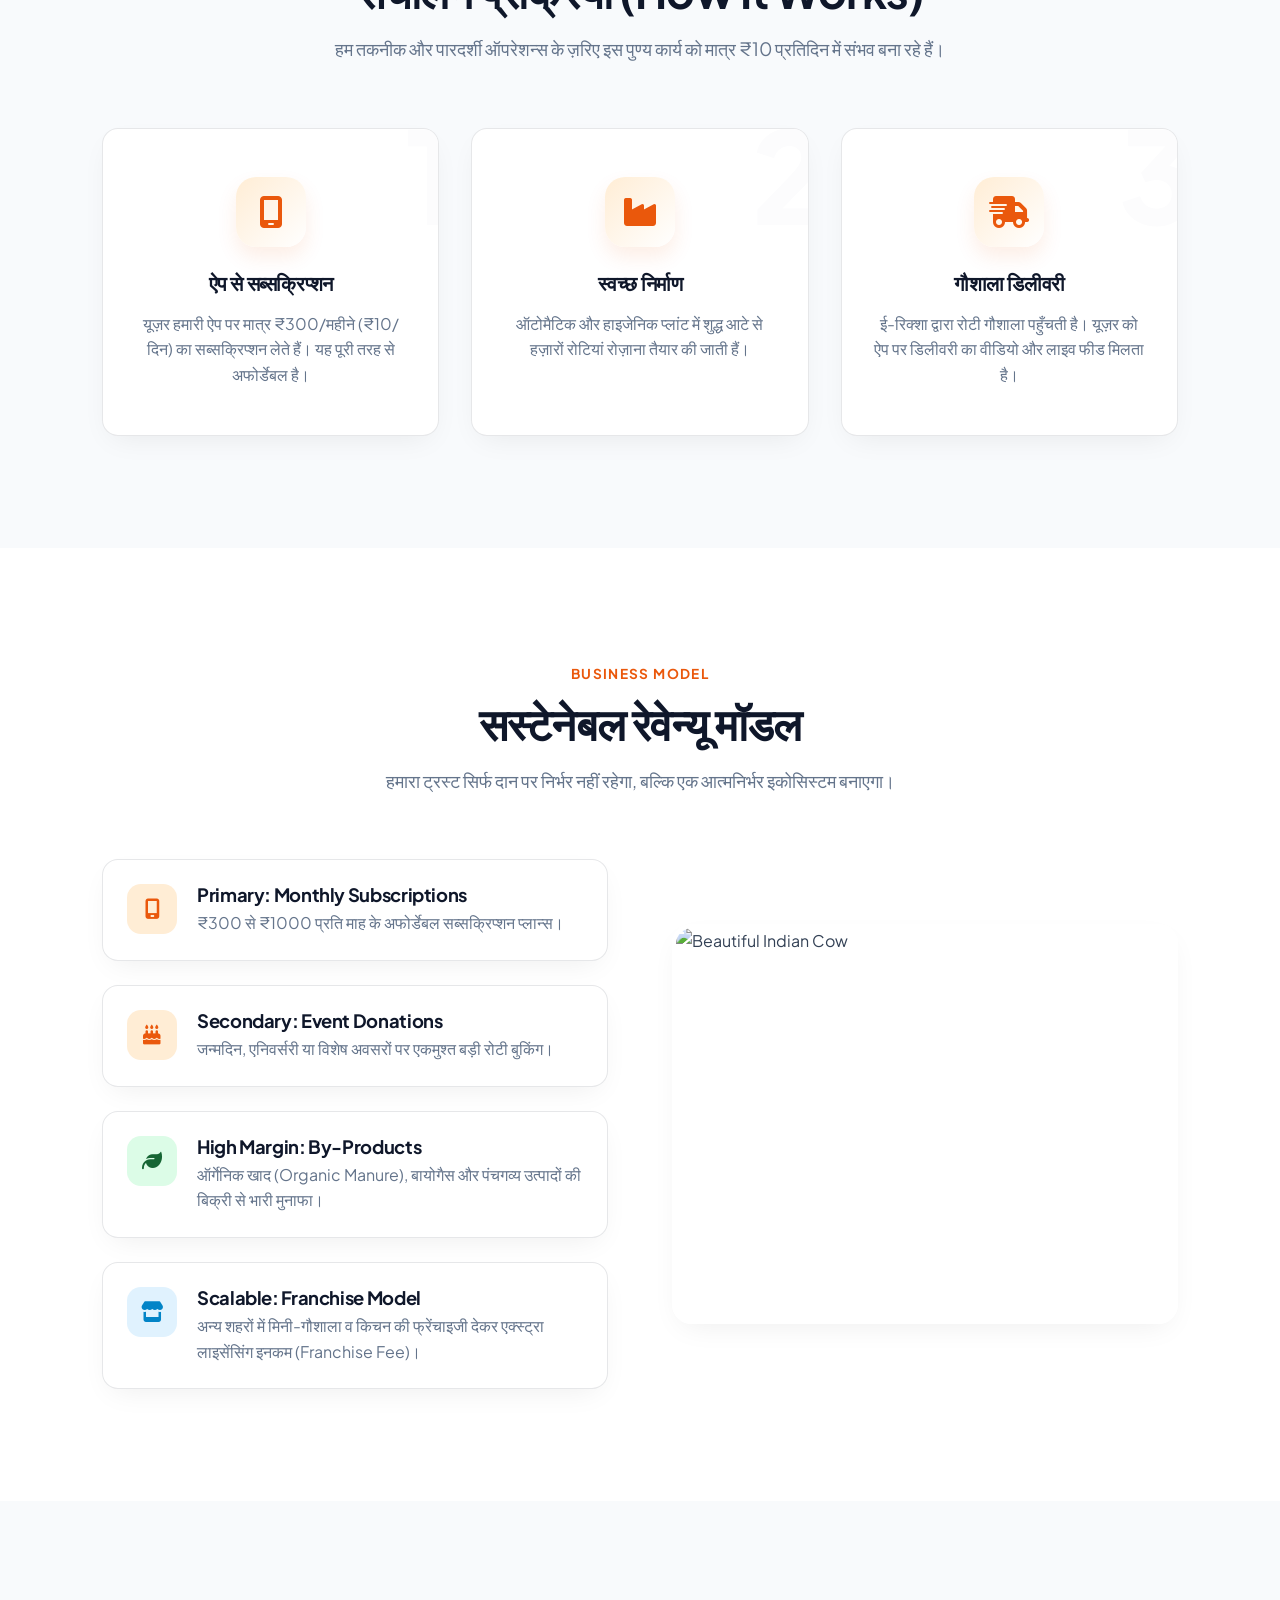
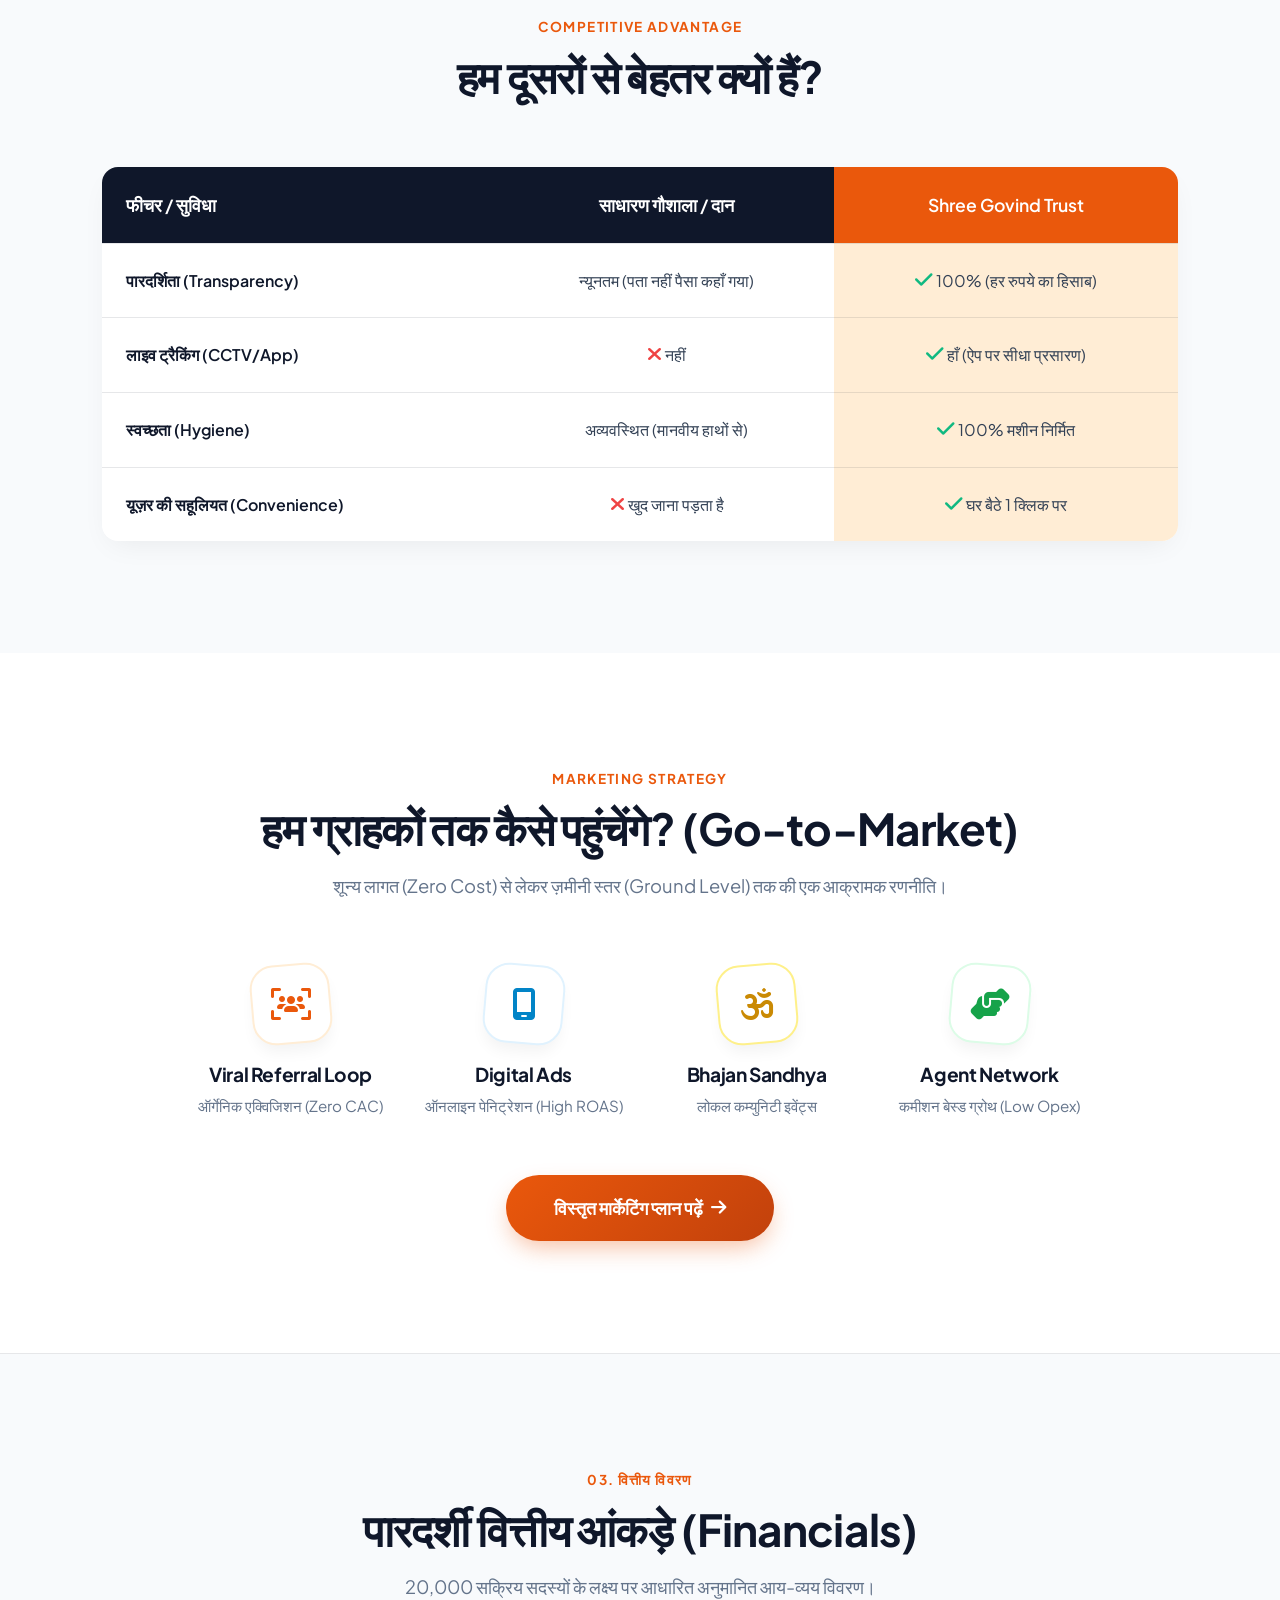
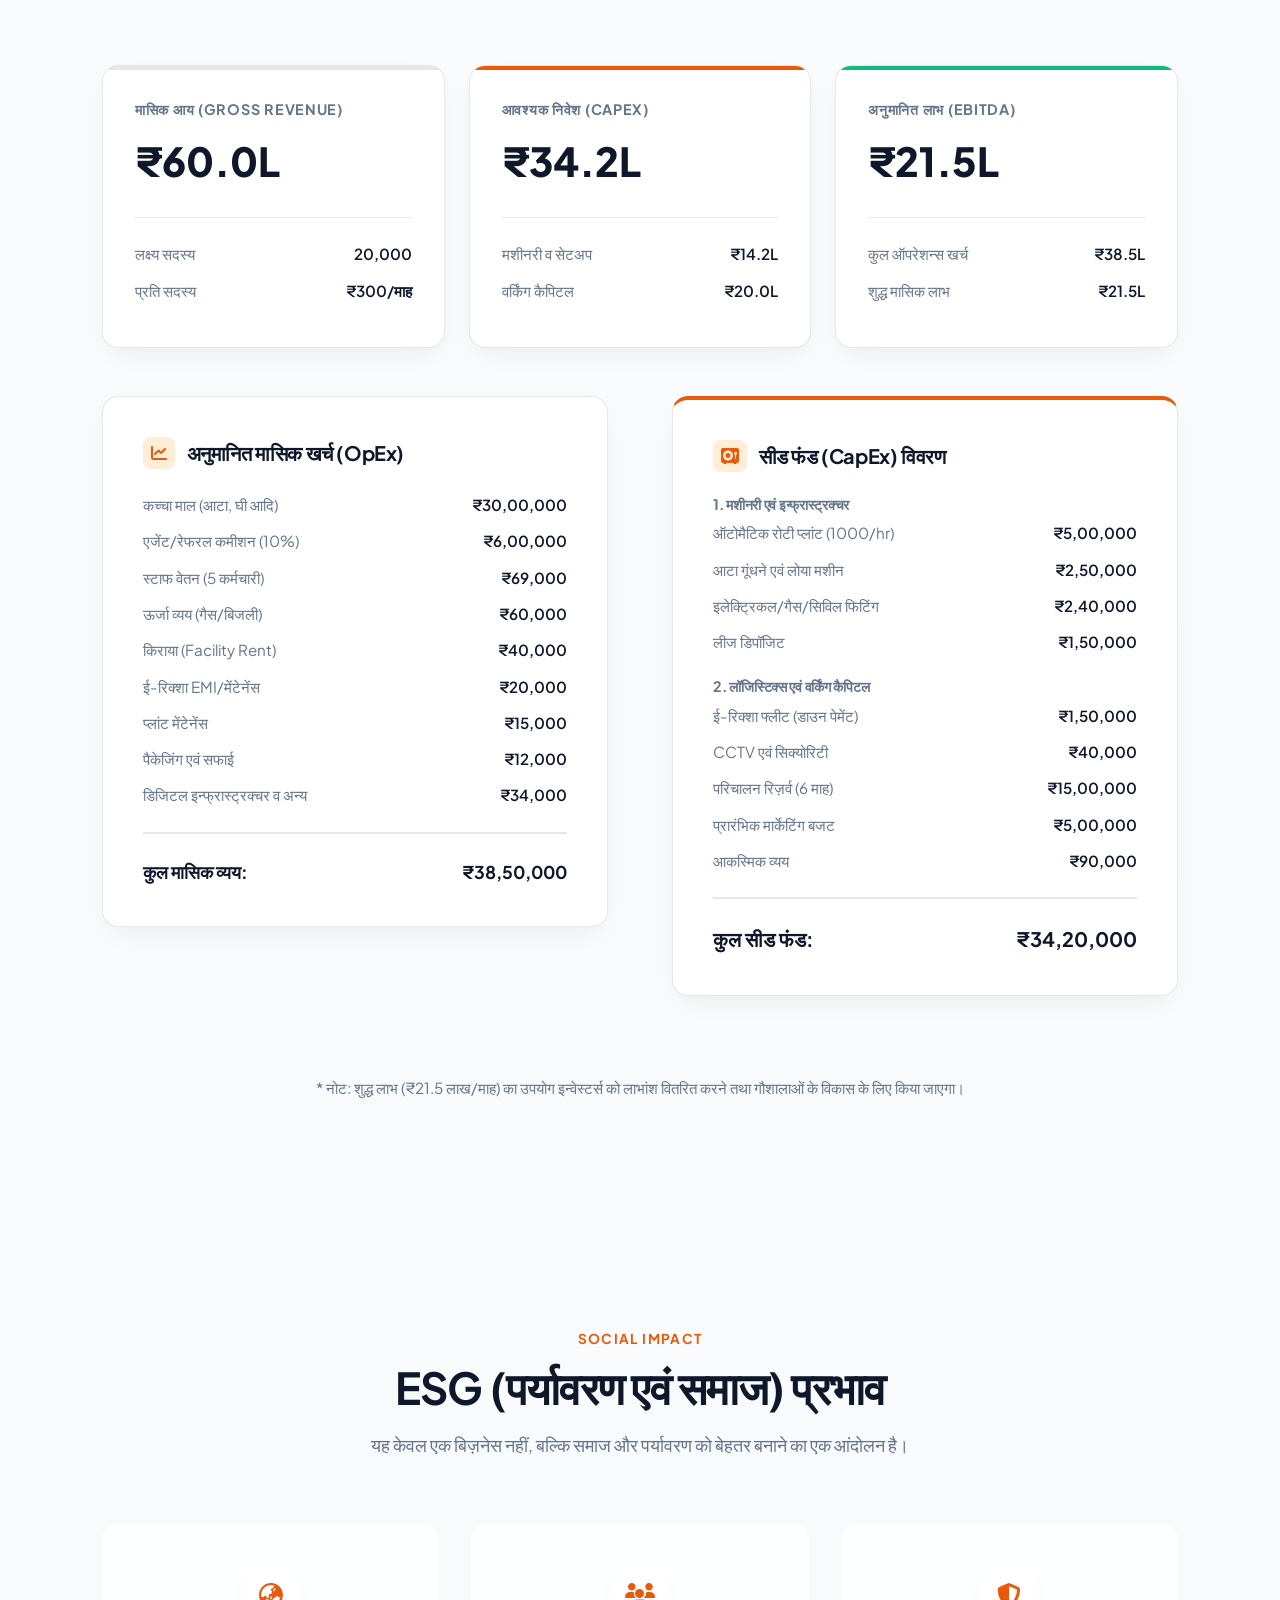
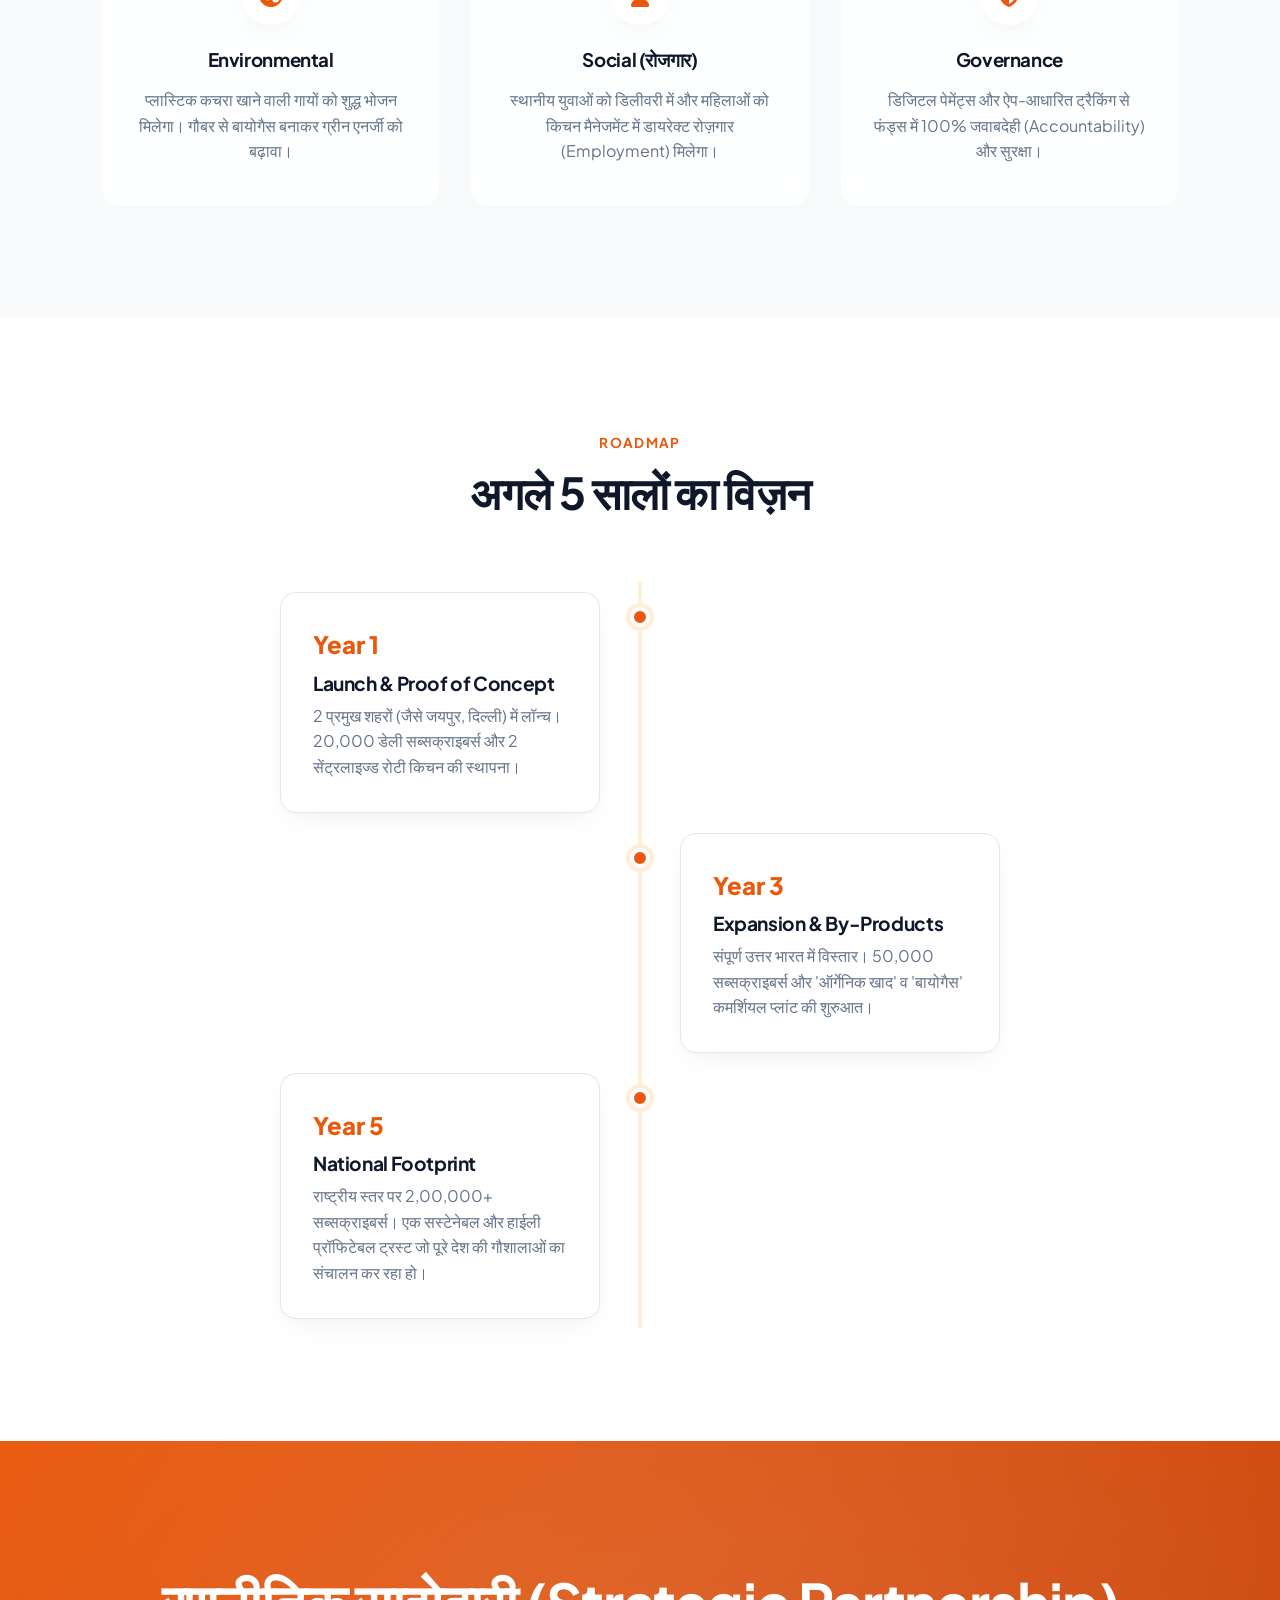
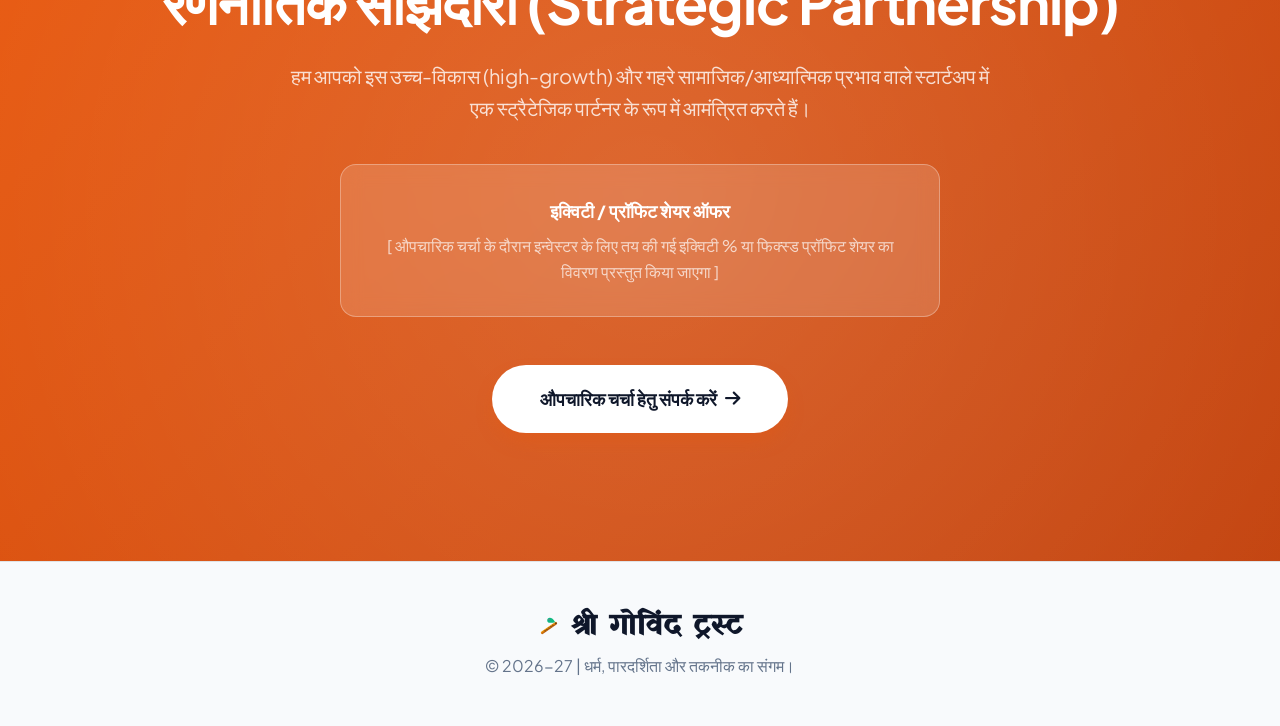
==== commit 45001aba: "Redesign Marketing Strategy brief on homepage with 4-column icon grid" ====
--- a/index.html
+++ b/index.html
@@ -305,14 +305,52 @@
                 <h2 class="section-title">हम ग्राहकों तक कैसे पहुंचेंगे? (Go-to-Market)</h2>
                 <p class="section-desc">शून्य लागत (Zero Cost) से लेकर ज़मीनी स्तर (Ground Level) तक की एक आक्रामक रणनीति।</p>
             </div>
-            <div class="text-center" data-aos="fade-up" style="max-width: 800px; margin: 0 auto;">
-                <p style="font-size: 1.15rem; color: var(--text-muted); margin-bottom: 2.5rem;">
-                    हमारा मार्केटिंग प्लान चार मजबूत स्तंभों पर टिका है: 
-                    <strong style="color: var(--secondary); display: block; margin-top: 0.5rem; font-size: 1.25rem;">1. Referral & 'Punya' Network &nbsp;|&nbsp; 2. Digital Marketing &nbsp;|&nbsp; 3. Bhajan Sandhyas &nbsp;|&nbsp; 4. Agent Network</strong>
-                </p>
-                <a href="marketing.html" class="btn btn-primary" style="padding: 1.2rem 3rem; font-size: 1.1rem;">
-                    विस्तृत मार्केटिंग प्लान पढ़ें <i class="fa-solid fa-arrow-right" style="margin-left: 8px;"></i>
-                </a>
+            <div data-aos="fade-up" style="max-width: 900px; margin: 0 auto;">
+                <div style="display: grid; grid-template-columns: repeat(auto-fit, minmax(200px, 1fr)); gap: 2rem; margin-top: 1rem; margin-bottom: 3.5rem;">
+                    
+                    <!-- Pillar 1 -->
+                    <div style="text-align: center;">
+                        <div style="width: 80px; height: 80px; background: #fff; border: 2px solid var(--primary-light); box-shadow: 0 10px 15px -3px rgba(0,0,0,0.05); color: var(--primary); font-size: 2rem; display: flex; align-items: center; justify-content: center; border-radius: 24px; margin: 0 auto 1.2rem; transform: rotate(-5deg); transition: transform 0.3s;">
+                            <i class="fa-solid fa-users-viewfinder" style="transform: rotate(5deg);"></i>
+                        </div>
+                        <h4 style="font-size: 1.2rem; margin-bottom: 0.5rem; color: var(--bg-dark);">Viral Referral Loop</h4>
+                        <p style="font-size: 0.95rem; color: var(--text-muted);">ऑर्गेनिक एक्विजिशन (Zero CAC)</p>
+                    </div>
+
+                    <!-- Pillar 2 -->
+                    <div style="text-align: center;">
+                        <div style="width: 80px; height: 80px; background: #fff; border: 2px solid #e0f2fe; box-shadow: 0 10px 15px -3px rgba(0,0,0,0.05); color: #0284c7; font-size: 2rem; display: flex; align-items: center; justify-content: center; border-radius: 24px; margin: 0 auto 1.2rem; transform: rotate(5deg); transition: transform 0.3s;">
+                            <i class="fa-solid fa-mobile-screen" style="transform: rotate(-5deg);"></i>
+                        </div>
+                        <h4 style="font-size: 1.2rem; margin-bottom: 0.5rem; color: var(--bg-dark);">Digital Ads</h4>
+                        <p style="font-size: 0.95rem; color: var(--text-muted);">ऑनलाइन पेनिट्रेशन (High ROAS)</p>
+                    </div>
+
+                    <!-- Pillar 3 -->
+                    <div style="text-align: center;">
+                        <div style="width: 80px; height: 80px; background: #fff; border: 2px solid #fef08a; box-shadow: 0 10px 15px -3px rgba(0,0,0,0.05); color: #ca8a04; font-size: 2rem; display: flex; align-items: center; justify-content: center; border-radius: 24px; margin: 0 auto 1.2rem; transform: rotate(-5deg); transition: transform 0.3s;">
+                            <i class="fa-solid fa-om" style="transform: rotate(5deg);"></i>
+                        </div>
+                        <h4 style="font-size: 1.2rem; margin-bottom: 0.5rem; color: var(--bg-dark);">Bhajan Sandhya</h4>
+                        <p style="font-size: 0.95rem; color: var(--text-muted);">लोकल कम्युनिटी इवेंट्स</p>
+                    </div>
+
+                    <!-- Pillar 4 -->
+                    <div style="text-align: center;">
+                        <div style="width: 80px; height: 80px; background: #fff; border: 2px solid #dcfce7; box-shadow: 0 10px 15px -3px rgba(0,0,0,0.05); color: #16a34a; font-size: 2rem; display: flex; align-items: center; justify-content: center; border-radius: 24px; margin: 0 auto 1.2rem; transform: rotate(5deg); transition: transform 0.3s;">
+                            <i class="fa-solid fa-handshake-angle" style="transform: rotate(-5deg);"></i>
+                        </div>
+                        <h4 style="font-size: 1.2rem; margin-bottom: 0.5rem; color: var(--bg-dark);">Agent Network</h4>
+                        <p style="font-size: 0.95rem; color: var(--text-muted);">कमीशन बेस्ड ग्रोथ (Low Opex)</p>
+                    </div>
+
+                </div>
+                
+                <div class="text-center">
+                    <a href="marketing.html" class="btn btn-primary" style="padding: 1.2rem 3rem; font-size: 1.1rem; box-shadow: 0 10px 25px -5px rgba(234, 88, 12, 0.4);">
+                        विस्तृत मार्केटिंग प्लान पढ़ें <i class="fa-solid fa-arrow-right" style="margin-left: 8px;"></i>
+                    </a>
+                </div>
             </div>
         </div>
     </section>
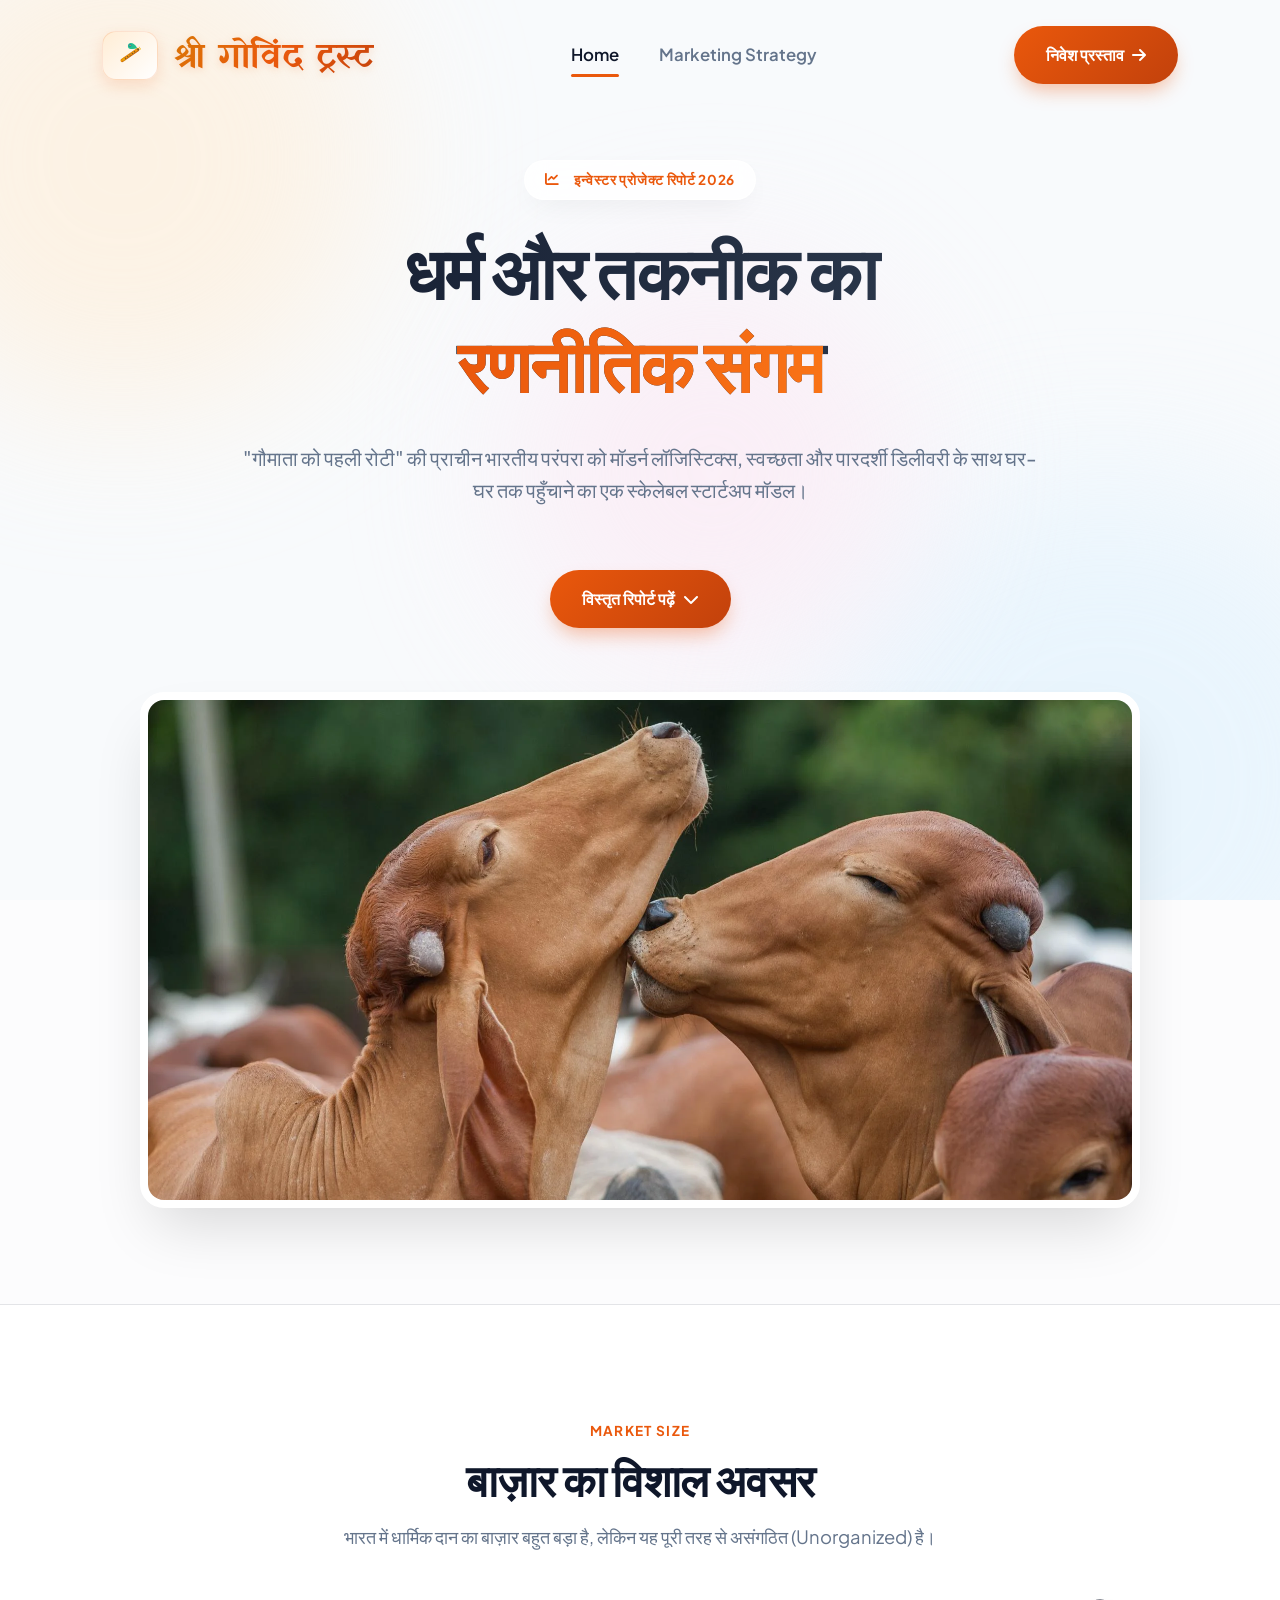
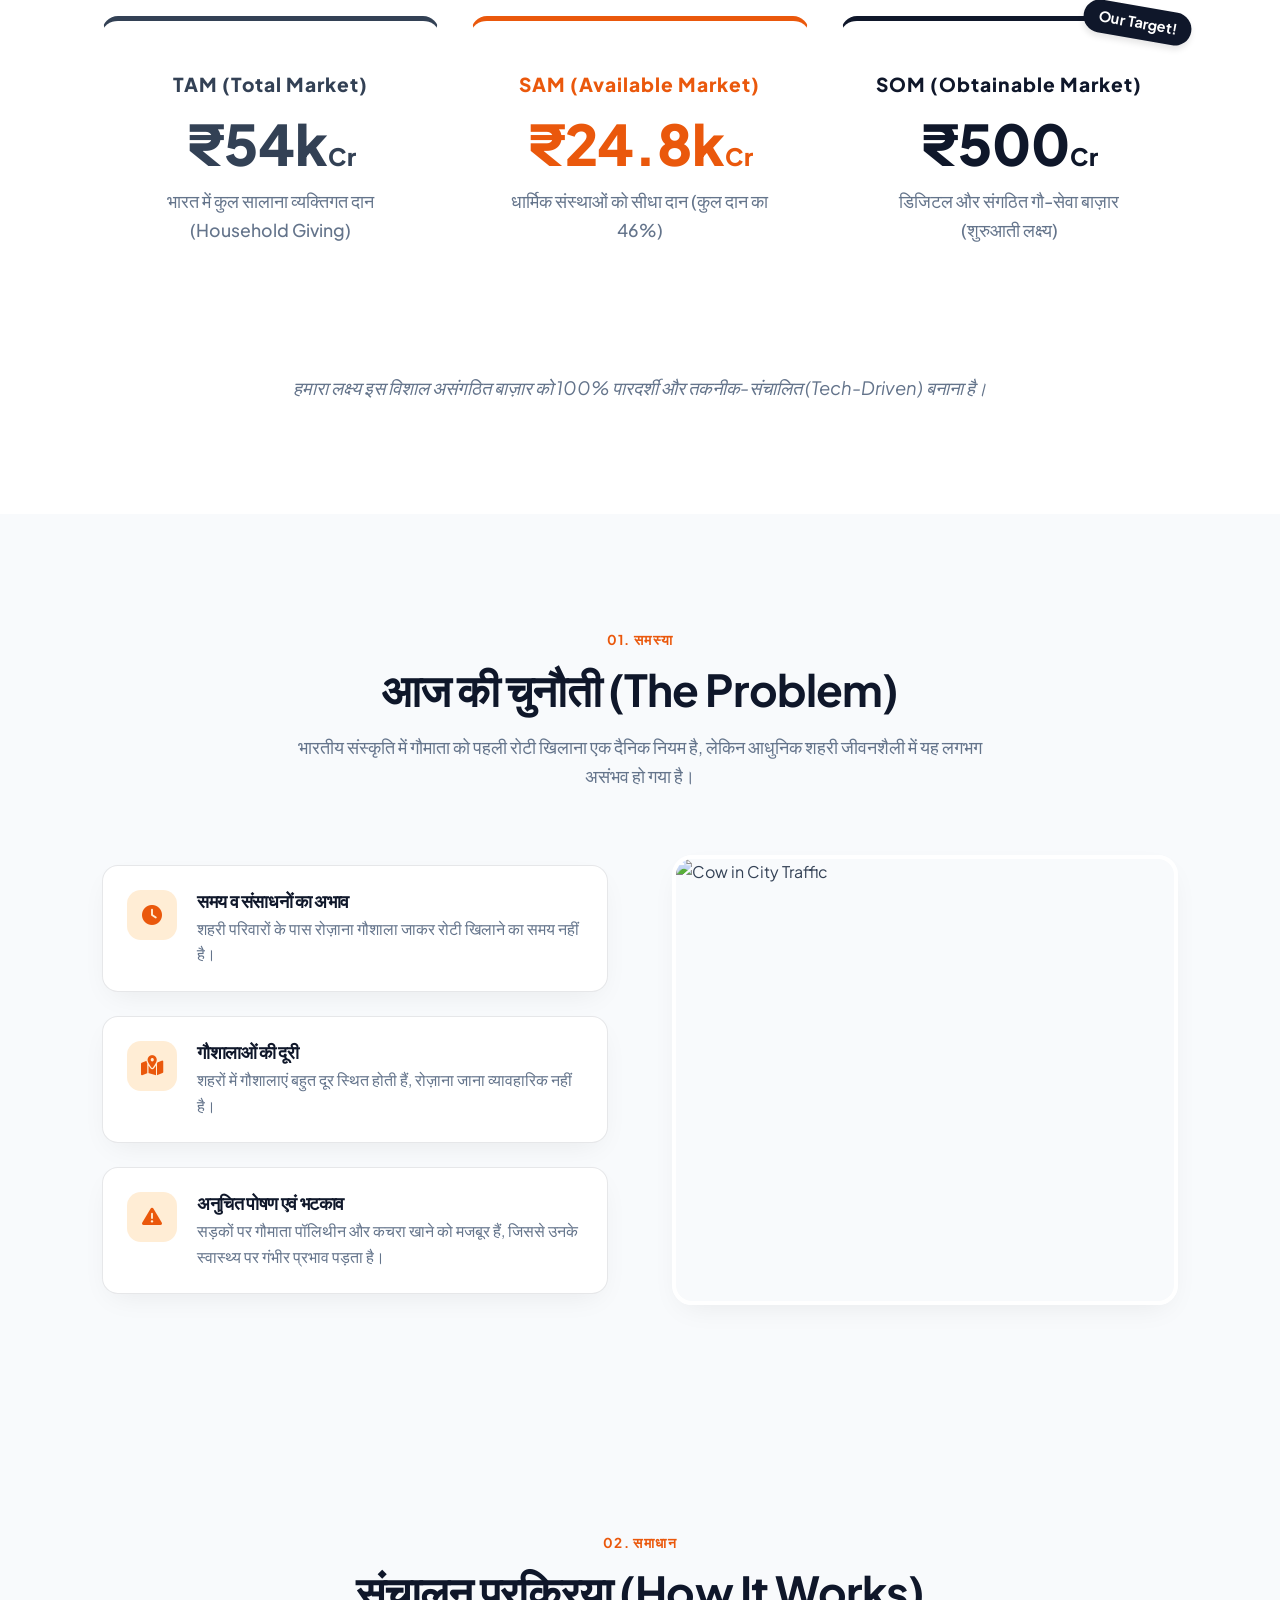
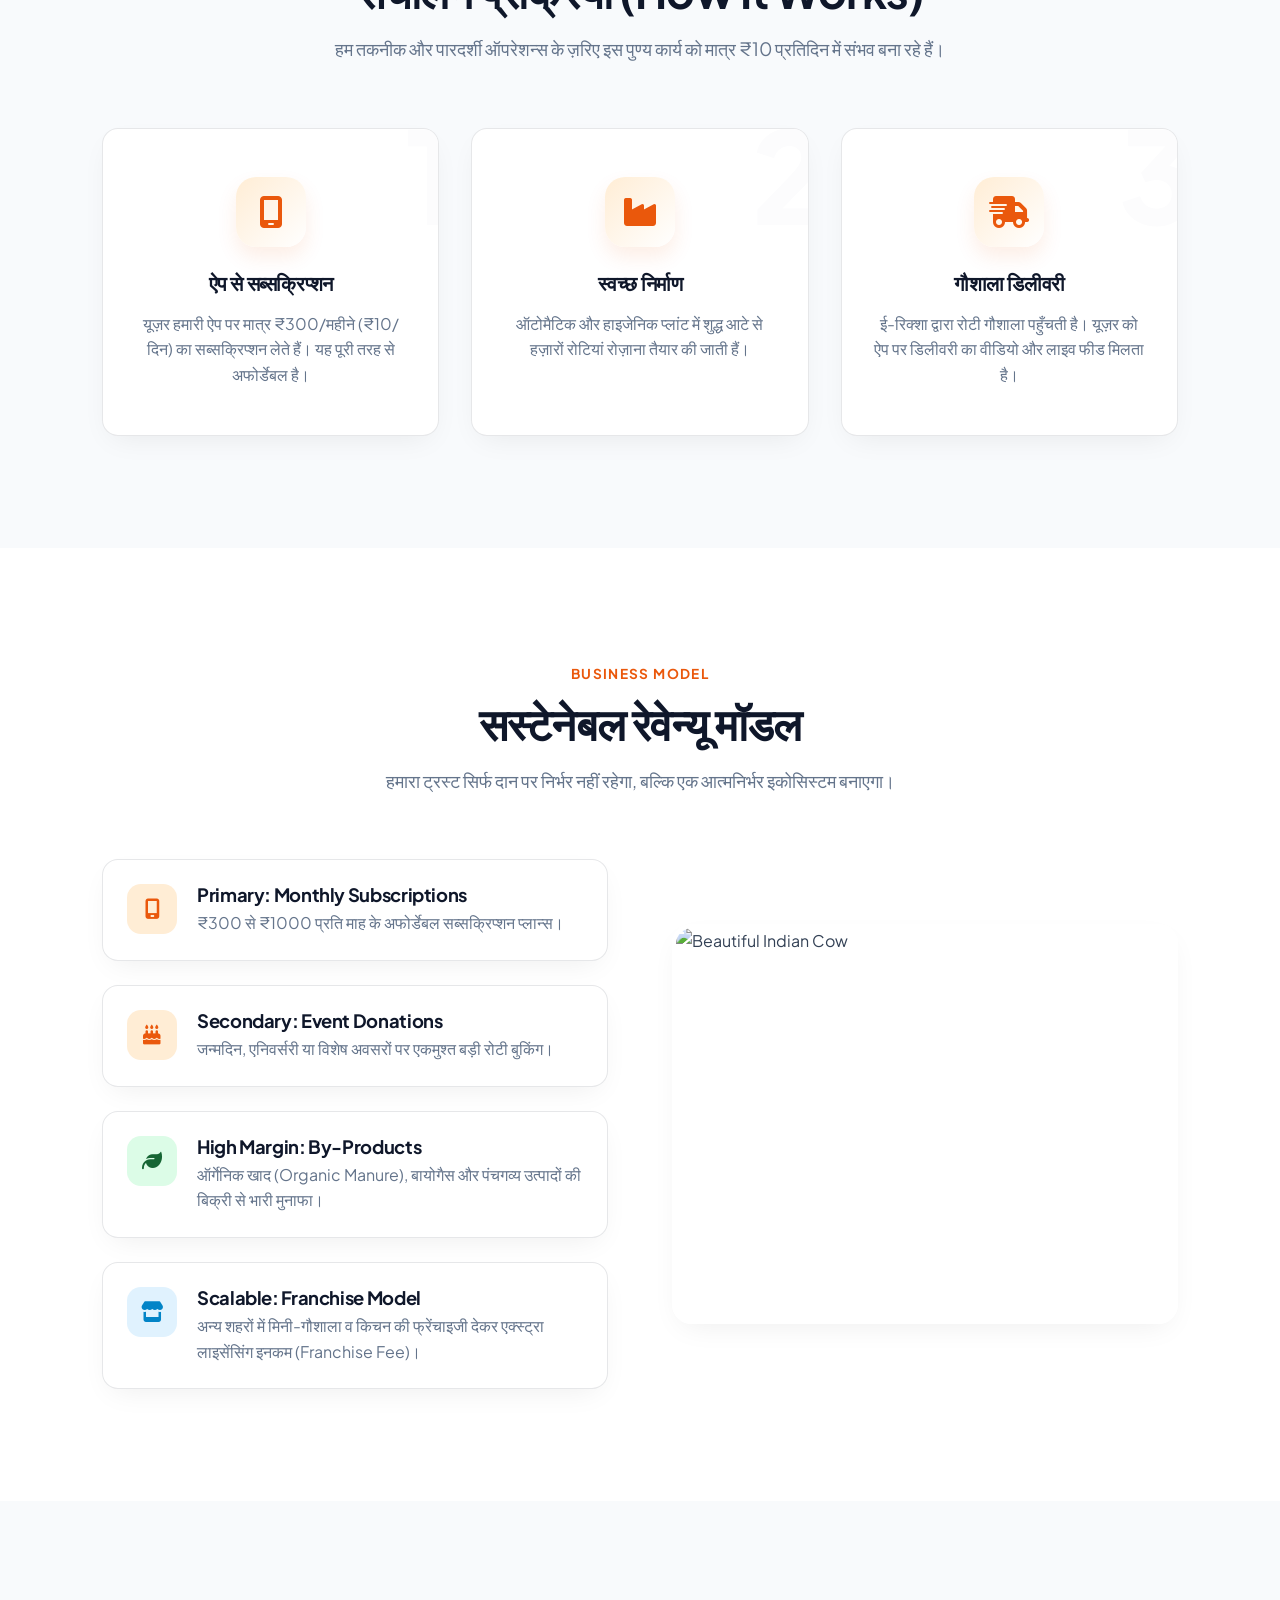
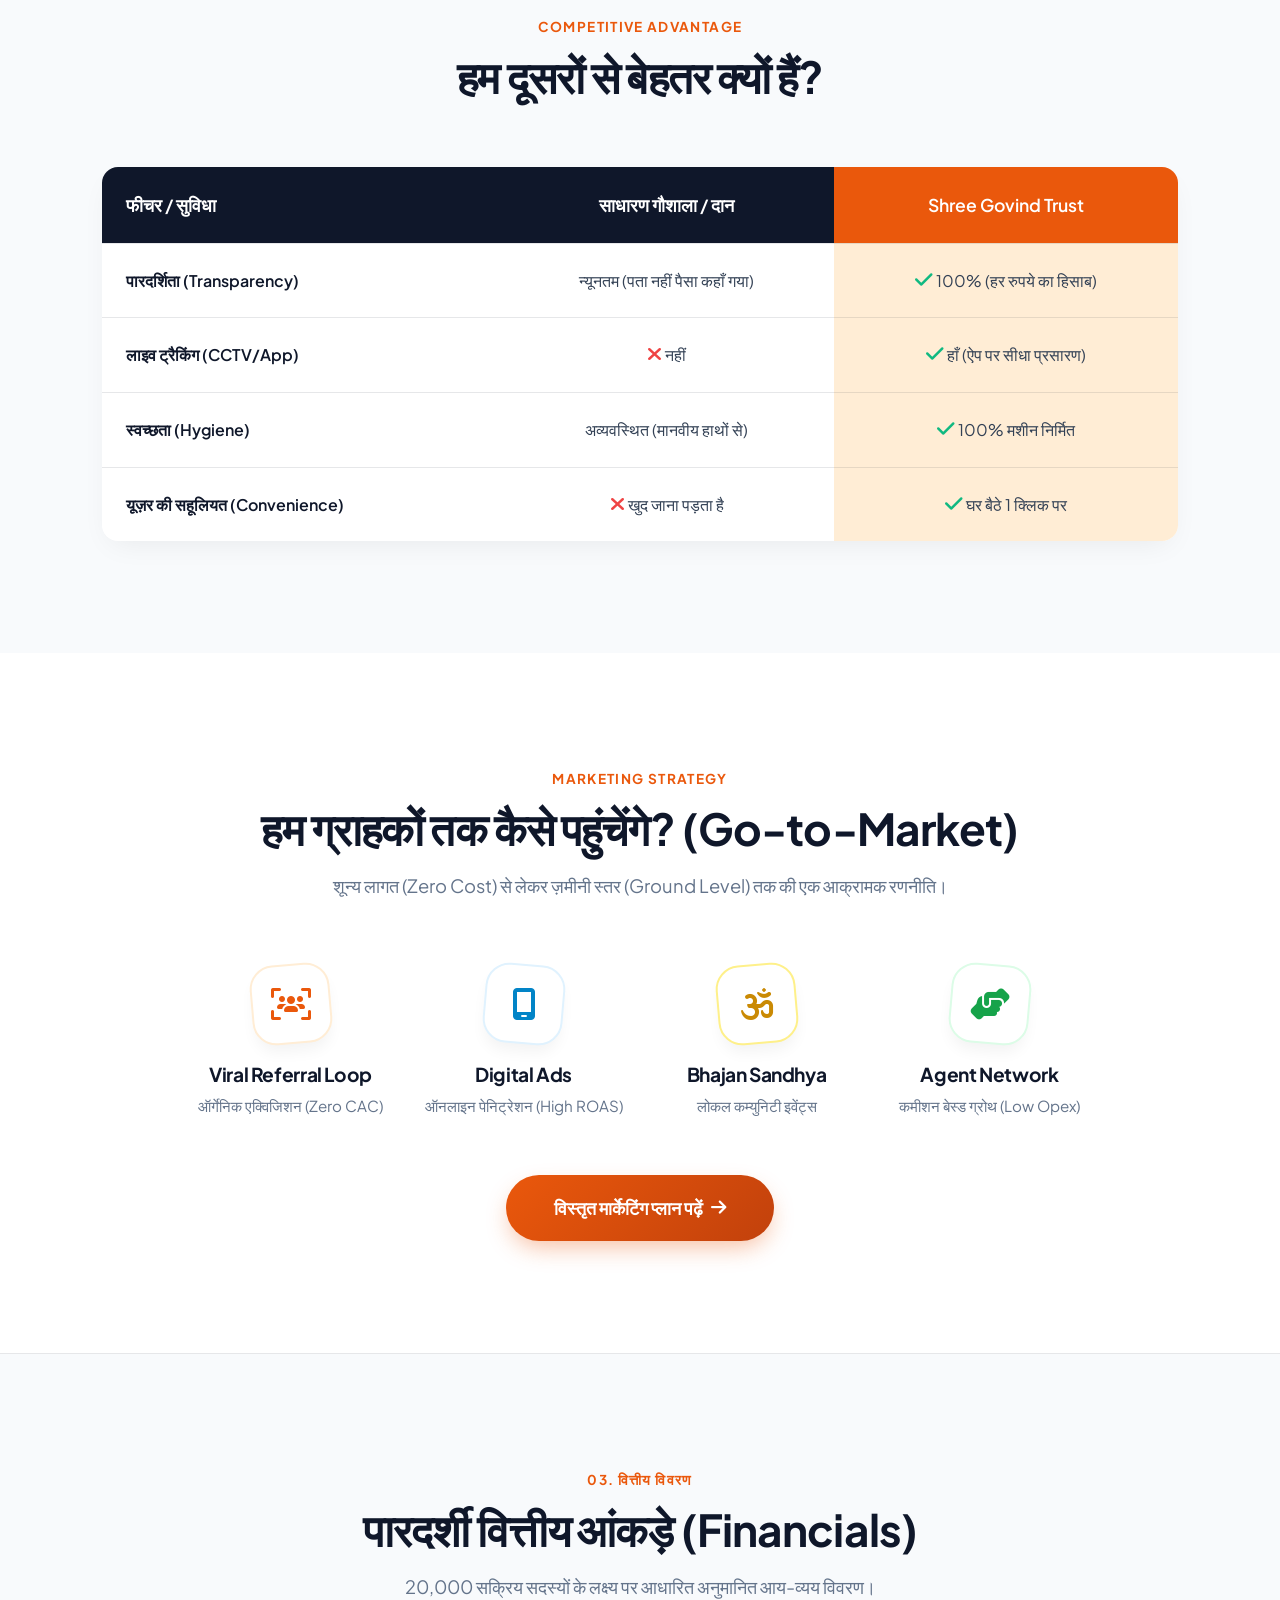
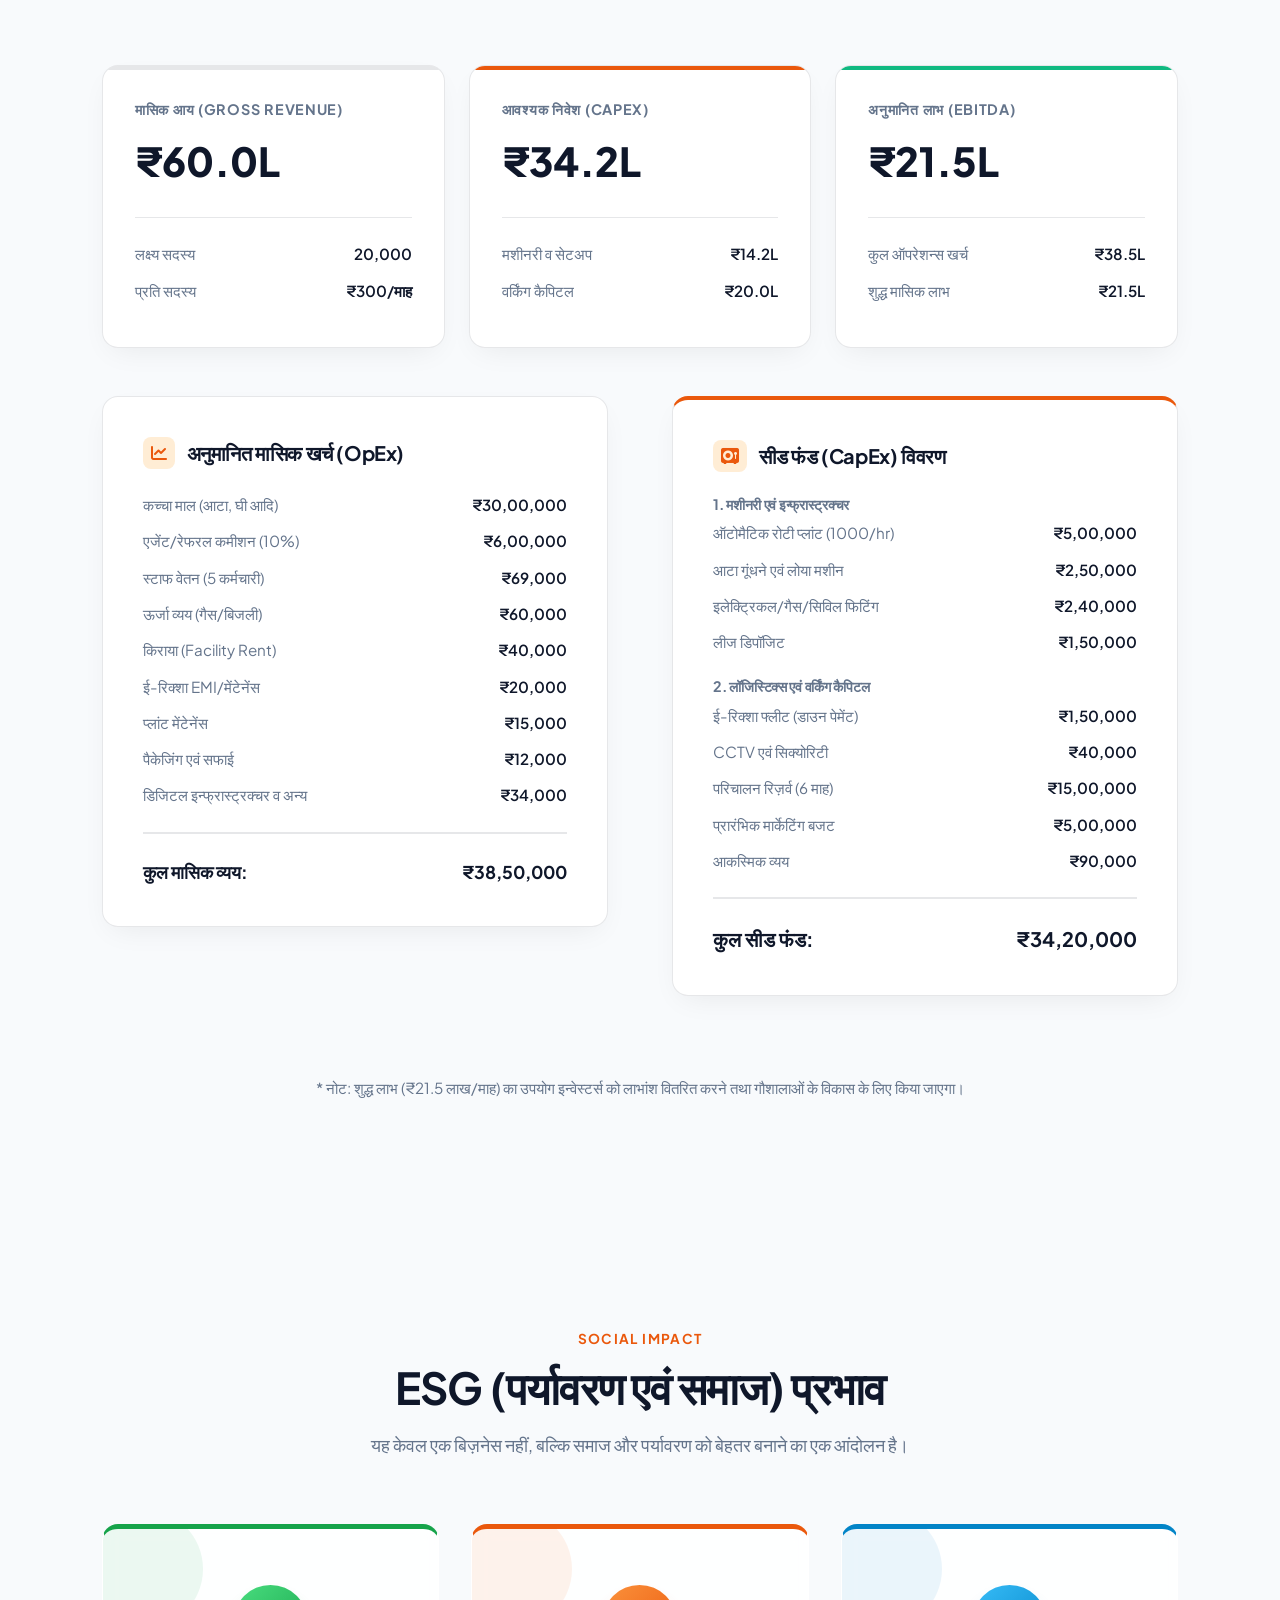
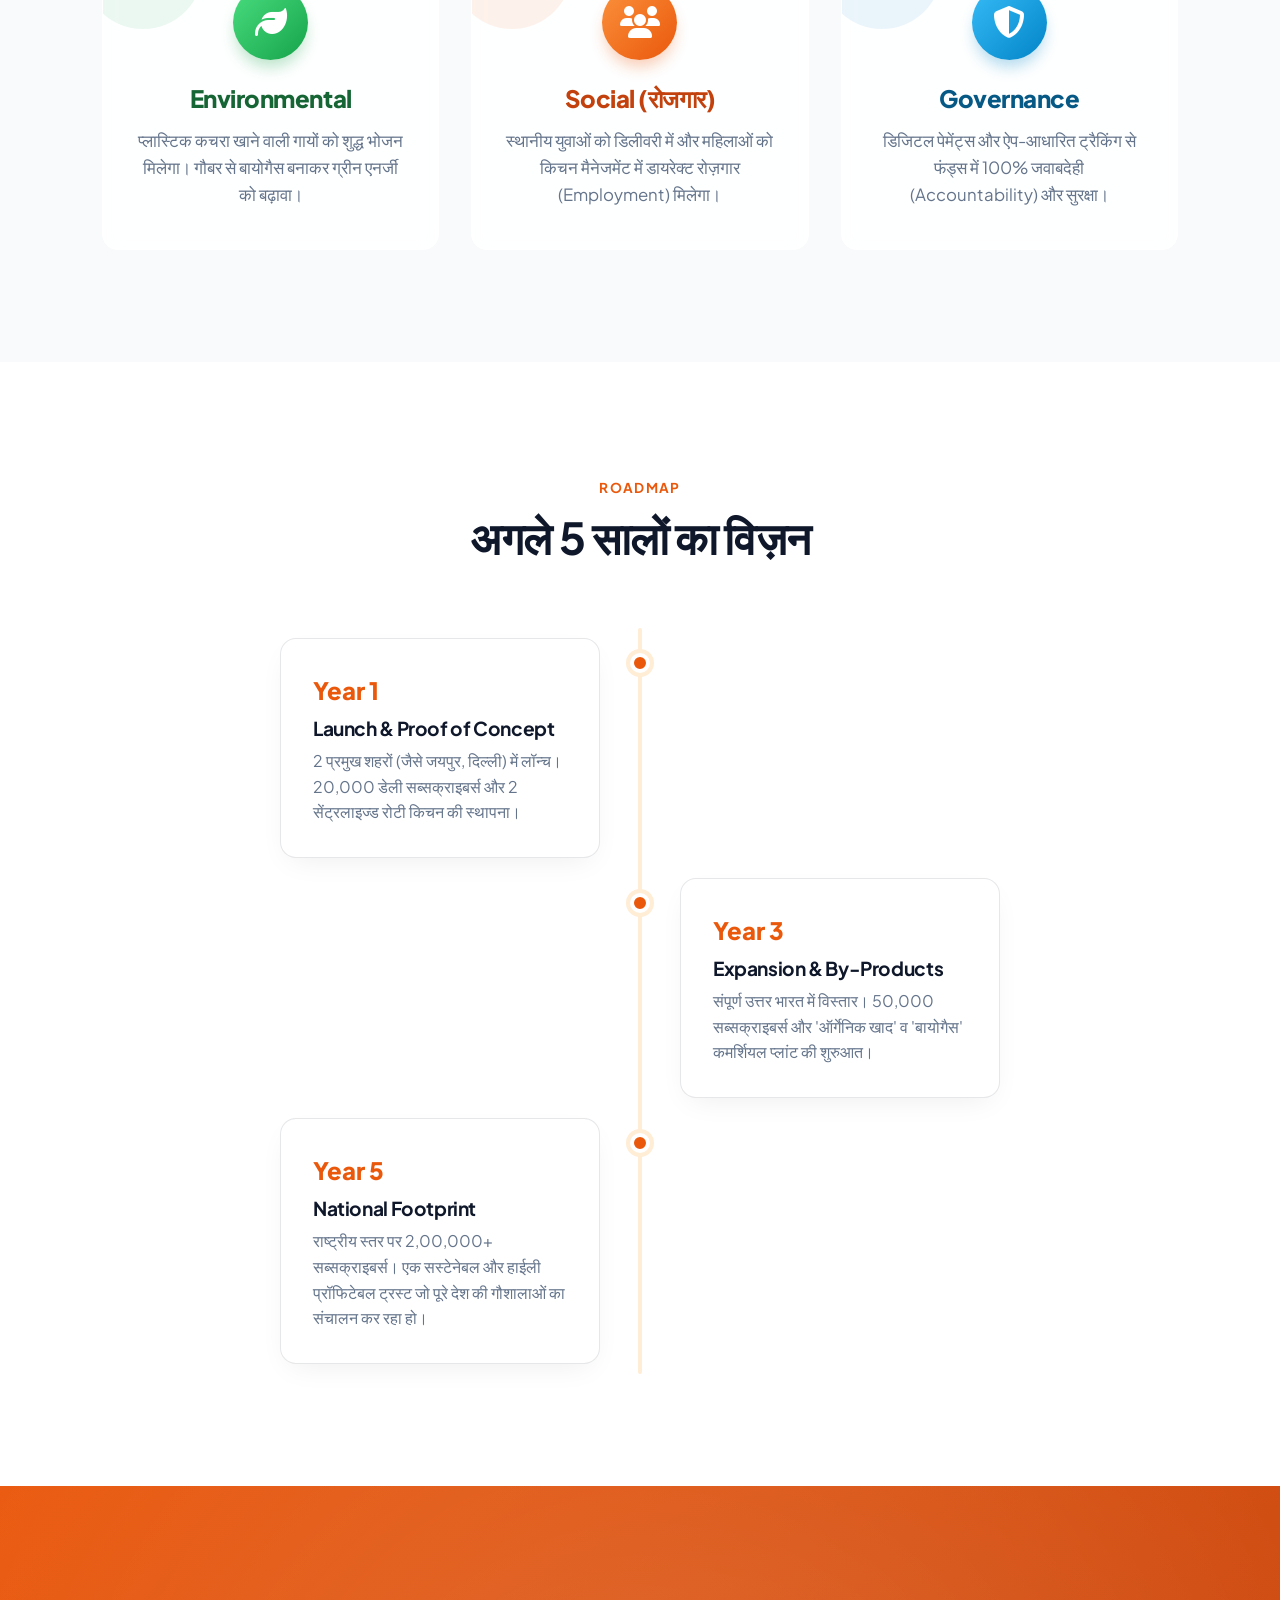
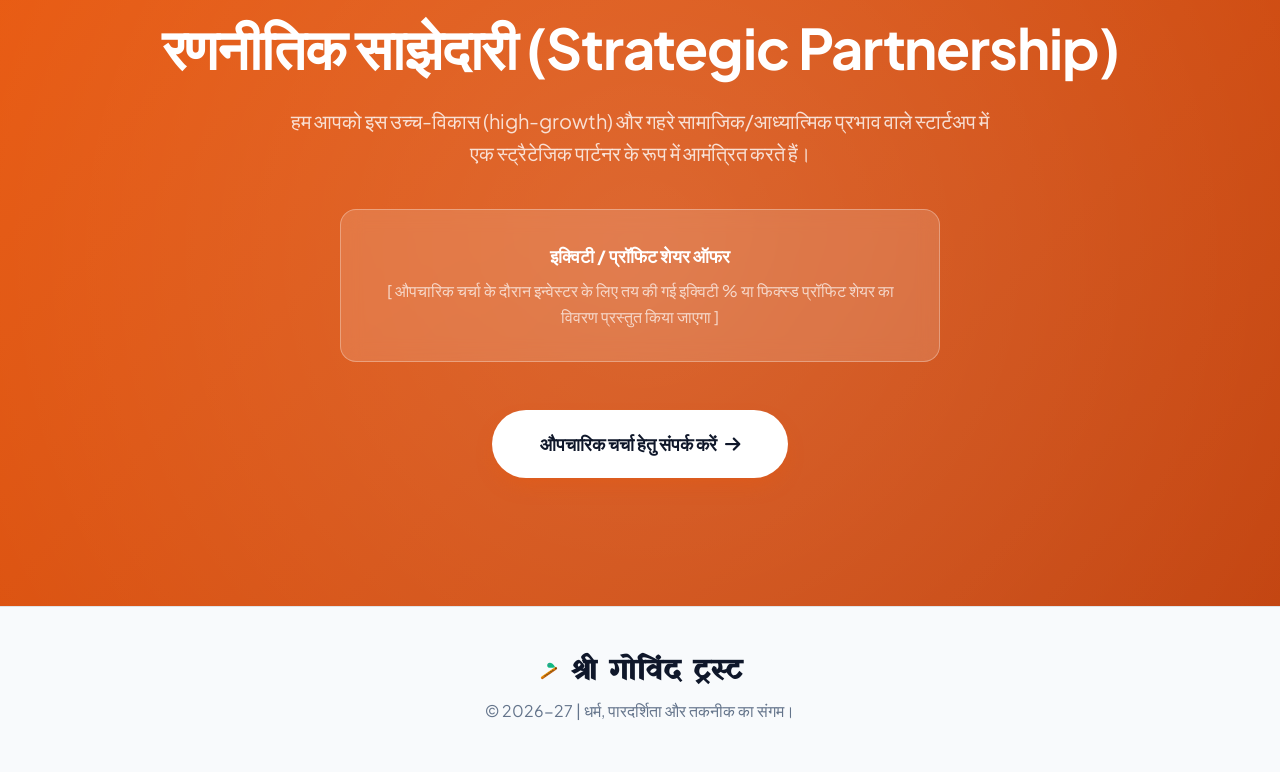
==== commit ad217b0f: "Redesign ESG section with premium colorful cards" ====
--- a/index.html
+++ b/index.html
@@ -456,20 +456,34 @@
             </div>
 
             <div class="esg-grid" data-aos="fade-up" data-aos-delay="100">
-                <div class="esg-card">
-                    <div class="esg-icon"><i class="fa-solid fa-earth-asia"></i></div>
-                    <h3>Environmental</h3>
-                    <p class="text-muted mt-1">प्लास्टिक कचरा खाने वाली गायों को शुद्ध भोजन मिलेगा। गौबर से बायोगैस बनाकर ग्रीन एनर्जी को बढ़ावा।</p>
-                </div>
-                <div class="esg-card">
-                    <div class="esg-icon"><i class="fa-solid fa-users"></i></div>
-                    <h3>Social (रोजगार)</h3>
-                    <p class="text-muted mt-1">स्थानीय युवाओं को डिलीवरी में और महिलाओं को किचन मैनेजमेंट में डायरेक्ट रोज़गार (Employment) मिलेगा।</p>
-                </div>
-                <div class="esg-card">
-                    <div class="esg-icon"><i class="fa-solid fa-shield-halved"></i></div>
-                    <h3>Governance</h3>
-                    <p class="text-muted mt-1">डिजिटल पेमेंट्स और ऐप-आधारित ट्रैकिंग से फंड्स में 100% जवाबदेही (Accountability) और सुरक्षा।</p>
+                <!-- Environmental -->
+                <div class="esg-card" style="position: relative; overflow: hidden; border-top: 5px solid #16a34a; padding-top: 3.5rem; transition: transform 0.3s; cursor: default;">
+                    <div style="position: absolute; top: -20px; left: -20px; width: 120px; height: 120px; background: rgba(22, 163, 74, 0.08); border-radius: 50%;"></div>
+                    <div style="background: linear-gradient(135deg, #4ade80, #16a34a); color: white; width: 75px; height: 75px; border-radius: 50%; display: flex; align-items: center; justify-content: center; font-size: 2rem; margin: 0 auto 1.5rem; box-shadow: 0 10px 15px -3px rgba(22,163,74,0.3); position: relative; z-index: 1;">
+                        <i class="fa-solid fa-leaf"></i>
+                    </div>
+                    <h3 style="font-size: 1.5rem; color: #166534; font-weight: 800; margin-bottom: 1rem;">Environmental</h3>
+                    <p class="text-muted" style="font-size: 1.05rem; line-height: 1.6;">प्लास्टिक कचरा खाने वाली गायों को शुद्ध भोजन मिलेगा। गौबर से बायोगैस बनाकर ग्रीन एनर्जी को बढ़ावा।</p>
+                </div>
+                
+                <!-- Social -->
+                <div class="esg-card" style="position: relative; overflow: hidden; border-top: 5px solid var(--primary); padding-top: 3.5rem; transition: transform 0.3s; cursor: default;">
+                    <div style="position: absolute; top: -20px; left: -20px; width: 120px; height: 120px; background: rgba(234, 88, 12, 0.08); border-radius: 50%;"></div>
+                    <div style="background: linear-gradient(135deg, #fb923c, #ea580c); color: white; width: 75px; height: 75px; border-radius: 50%; display: flex; align-items: center; justify-content: center; font-size: 2rem; margin: 0 auto 1.5rem; box-shadow: 0 10px 15px -3px rgba(234,88,12,0.3); position: relative; z-index: 1;">
+                        <i class="fa-solid fa-users"></i>
+                    </div>
+                    <h3 style="font-size: 1.5rem; color: var(--primary-dark); font-weight: 800; margin-bottom: 1rem;">Social (रोजगार)</h3>
+                    <p class="text-muted" style="font-size: 1.05rem; line-height: 1.6;">स्थानीय युवाओं को डिलीवरी में और महिलाओं को किचन मैनेजमेंट में डायरेक्ट रोज़गार (Employment) मिलेगा।</p>
+                </div>
+
+                <!-- Governance -->
+                <div class="esg-card" style="position: relative; overflow: hidden; border-top: 5px solid #0284c7; padding-top: 3.5rem; transition: transform 0.3s; cursor: default;">
+                    <div style="position: absolute; top: -20px; left: -20px; width: 120px; height: 120px; background: rgba(2, 132, 199, 0.08); border-radius: 50%;"></div>
+                    <div style="background: linear-gradient(135deg, #38bdf8, #0284c7); color: white; width: 75px; height: 75px; border-radius: 50%; display: flex; align-items: center; justify-content: center; font-size: 2rem; margin: 0 auto 1.5rem; box-shadow: 0 10px 15px -3px rgba(2,132,199,0.3); position: relative; z-index: 1;">
+                        <i class="fa-solid fa-shield-halved"></i>
+                    </div>
+                    <h3 style="font-size: 1.5rem; color: #075985; font-weight: 800; margin-bottom: 1rem;">Governance</h3>
+                    <p class="text-muted" style="font-size: 1.05rem; line-height: 1.6;">डिजिटल पेमेंट्स और ऐप-आधारित ट्रैकिंग से फंड्स में 100% जवाबदेही (Accountability) और सुरक्षा।</p>
                 </div>
             </div>
         </div>
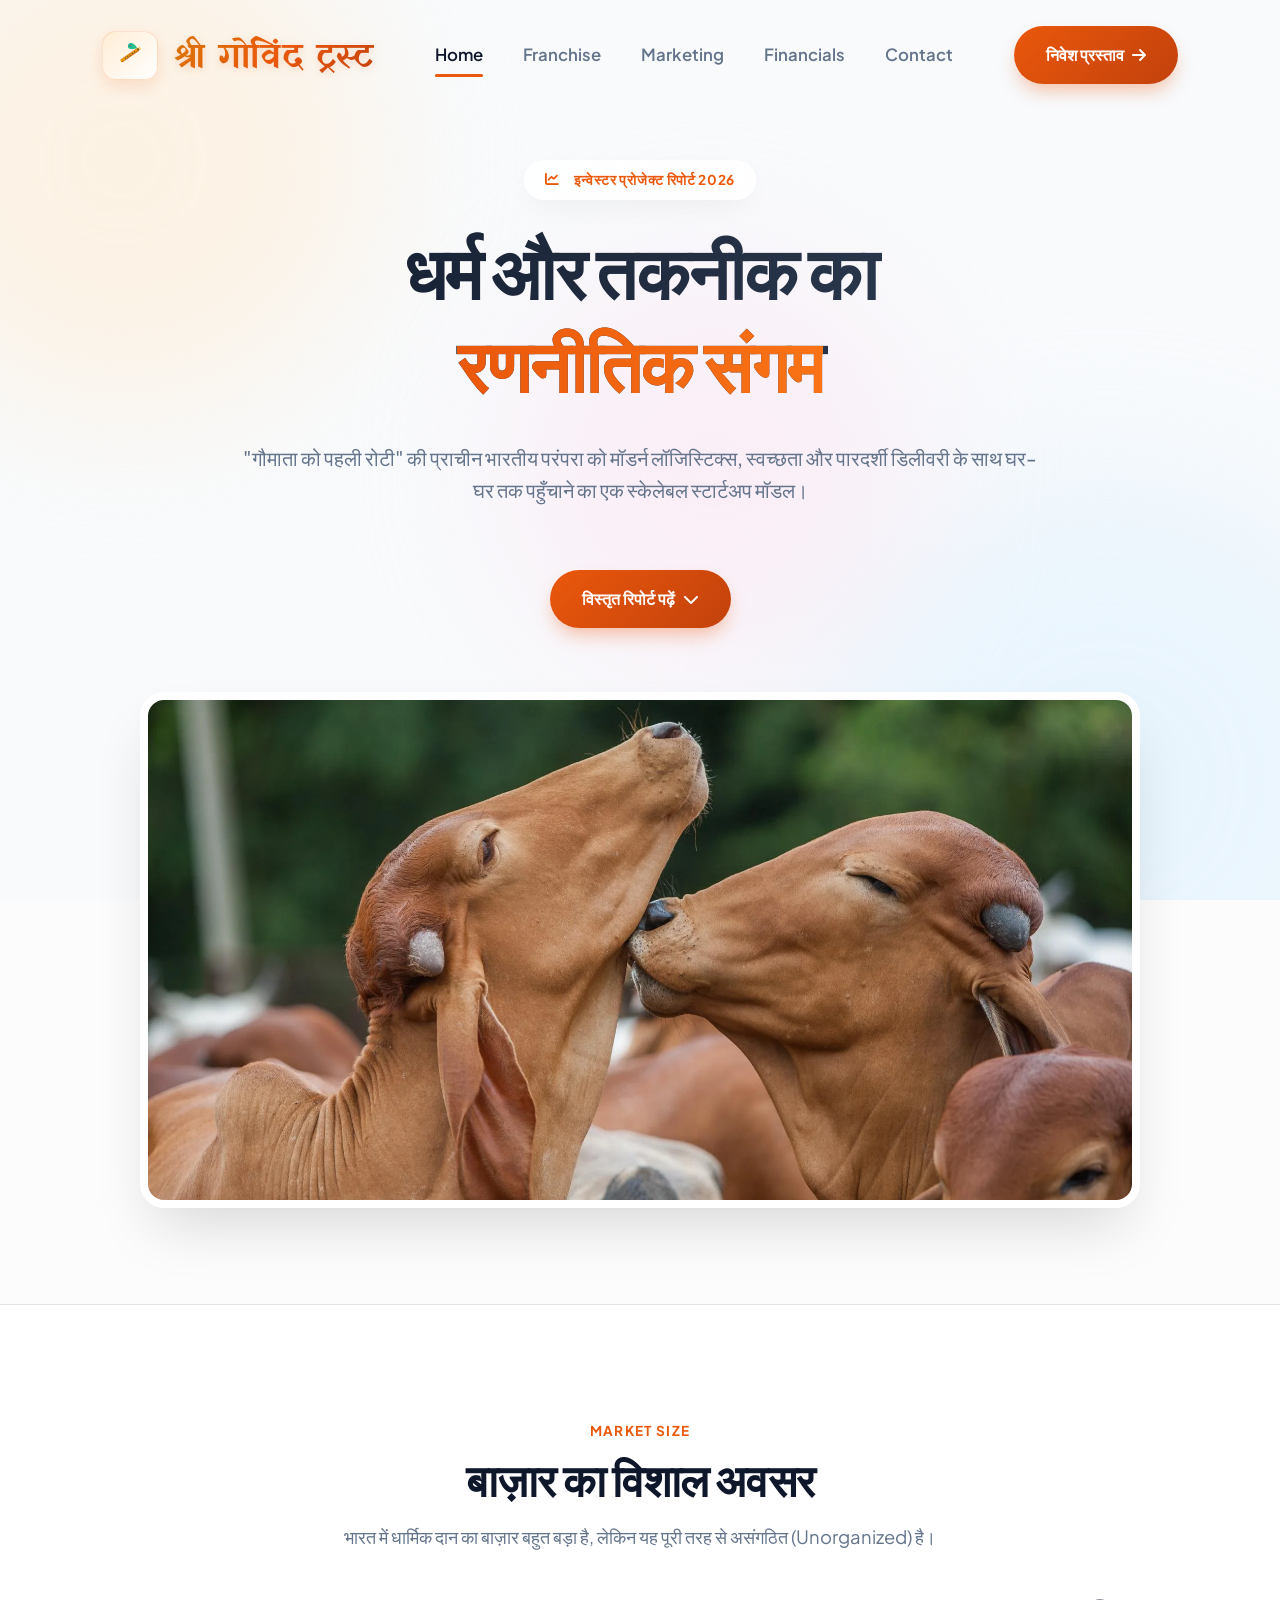
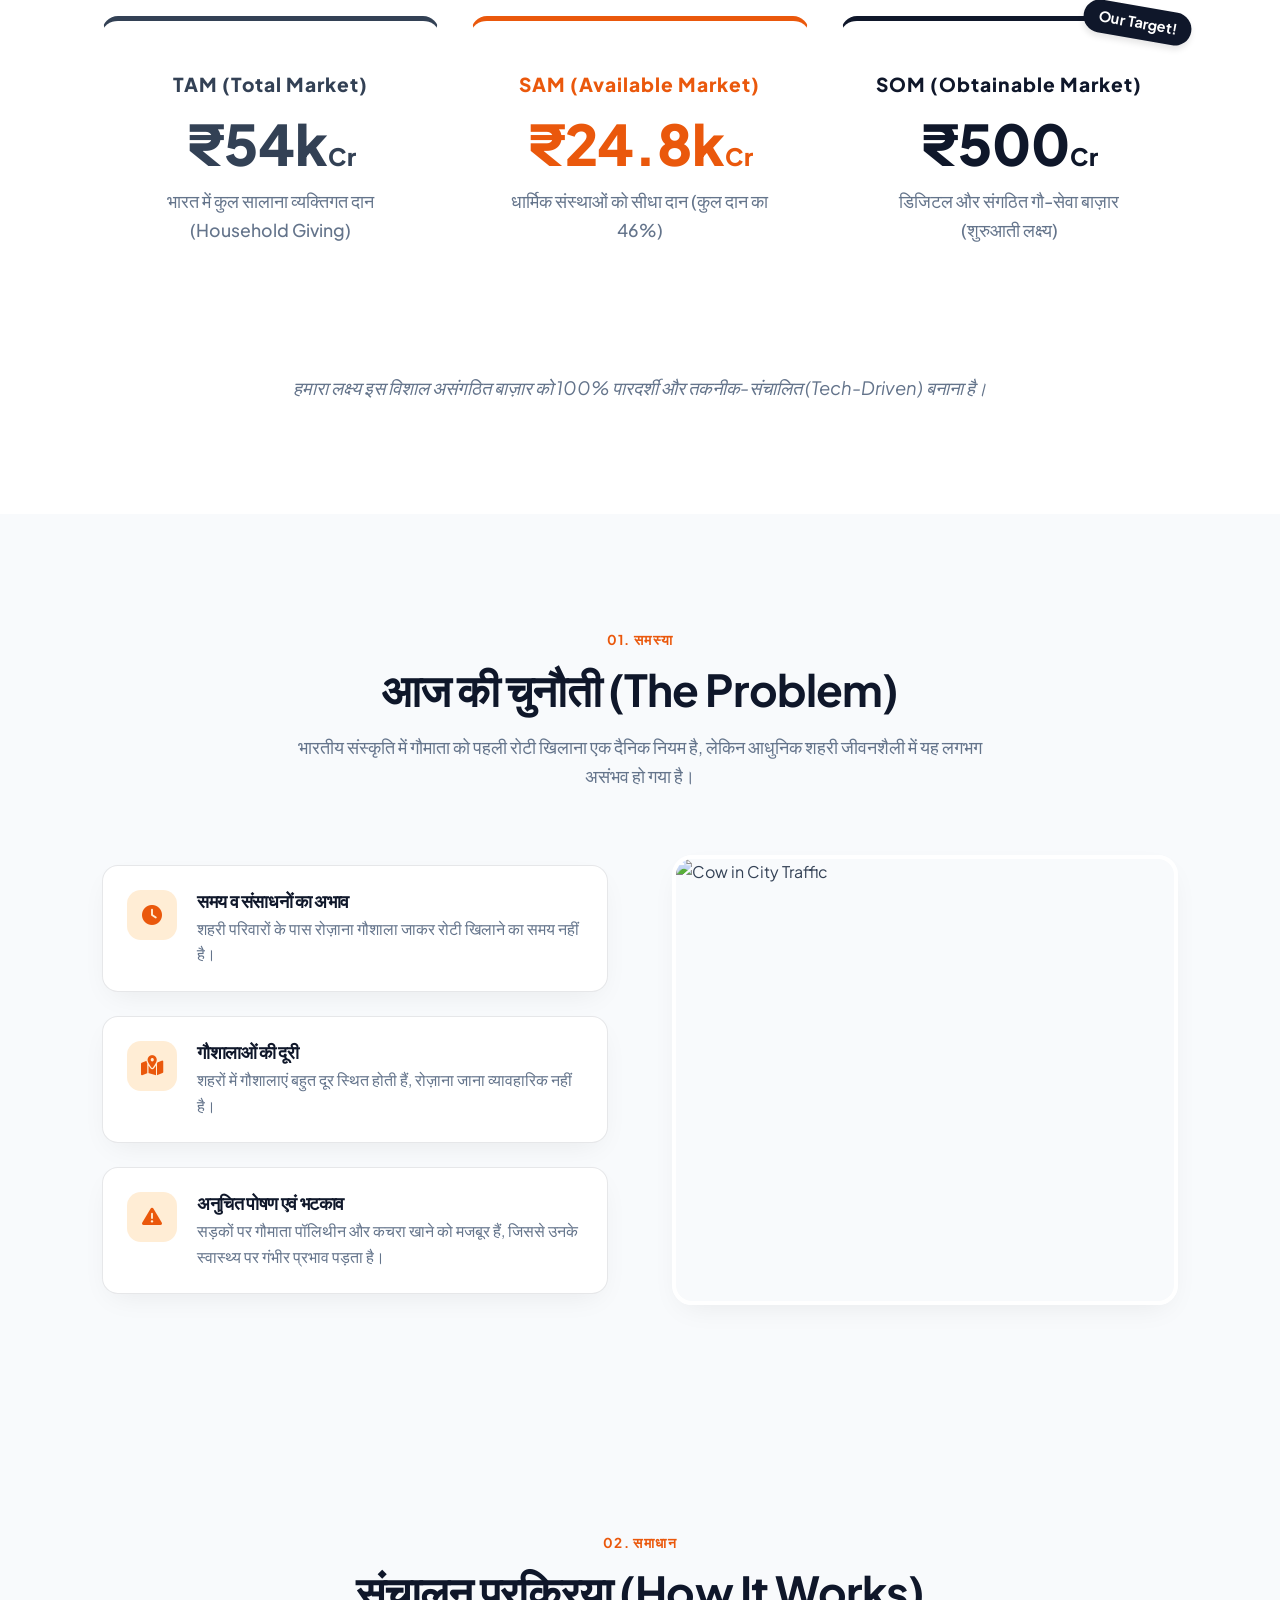
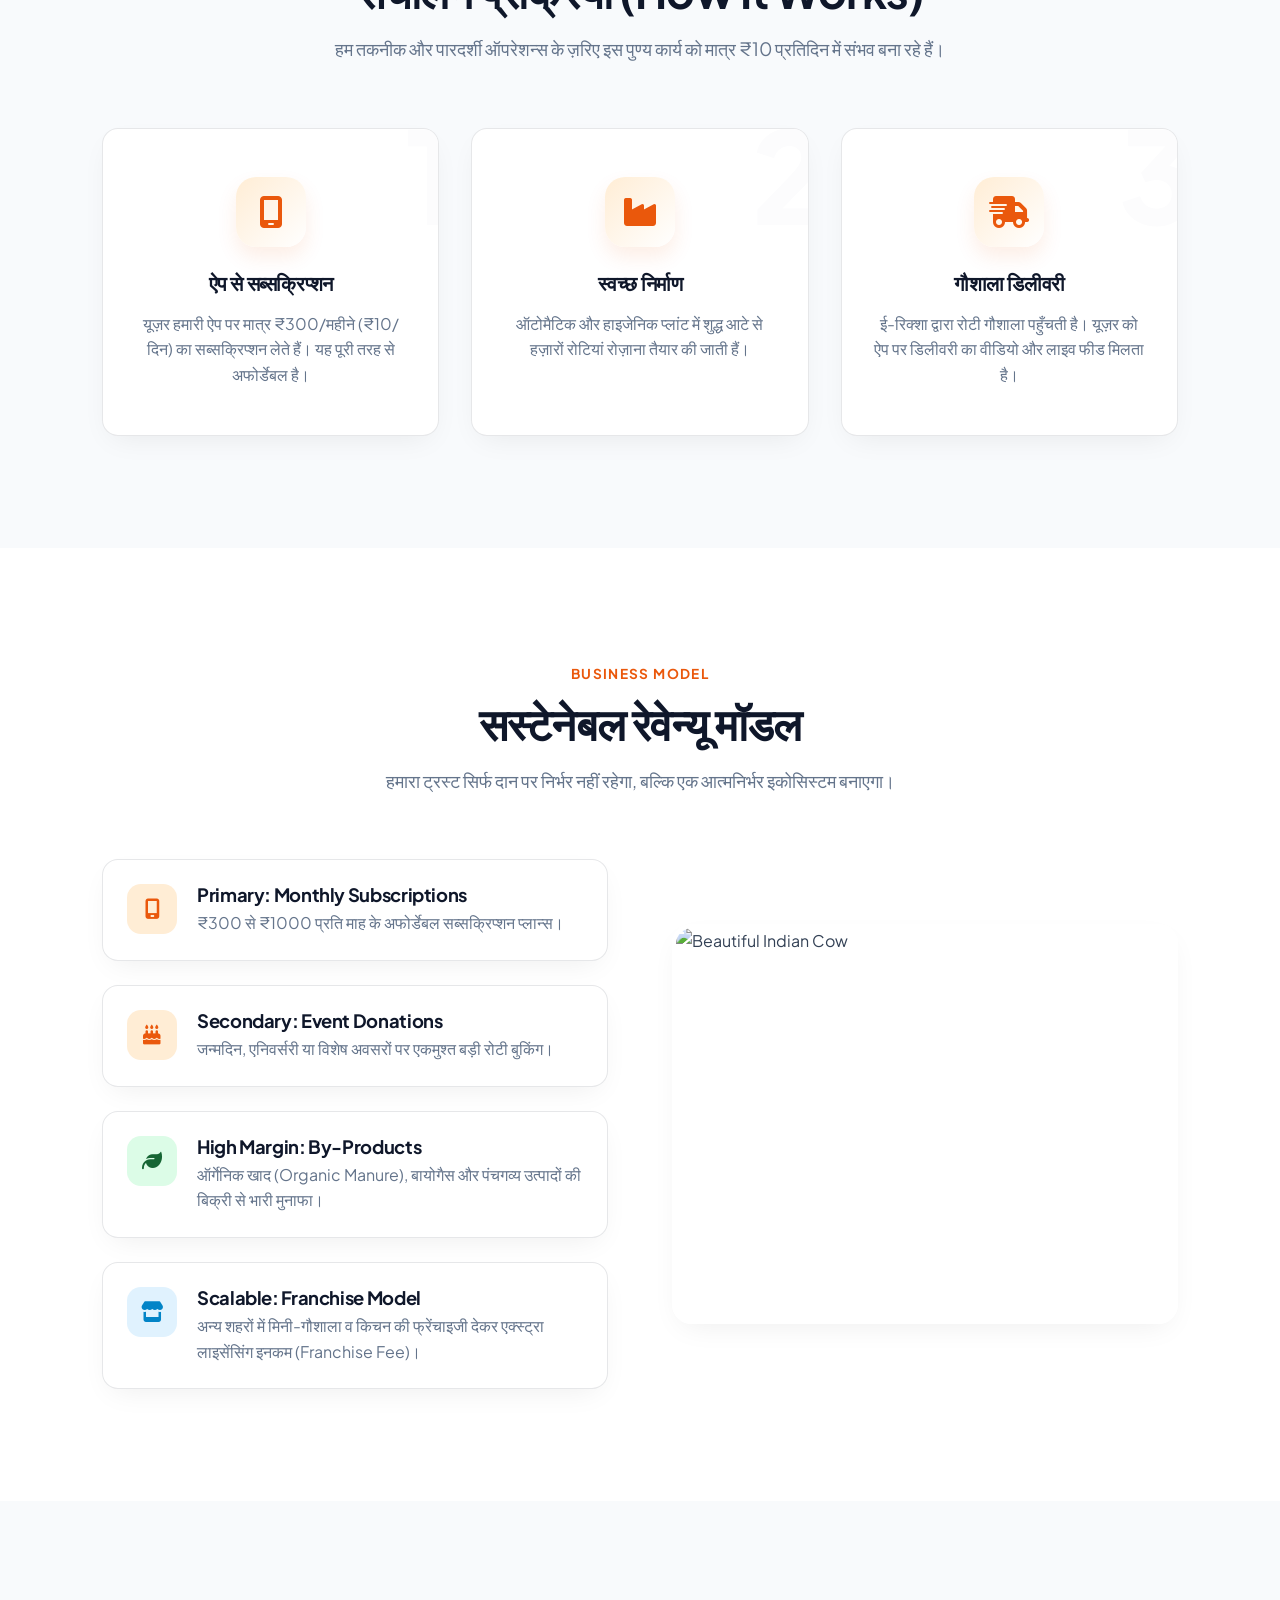
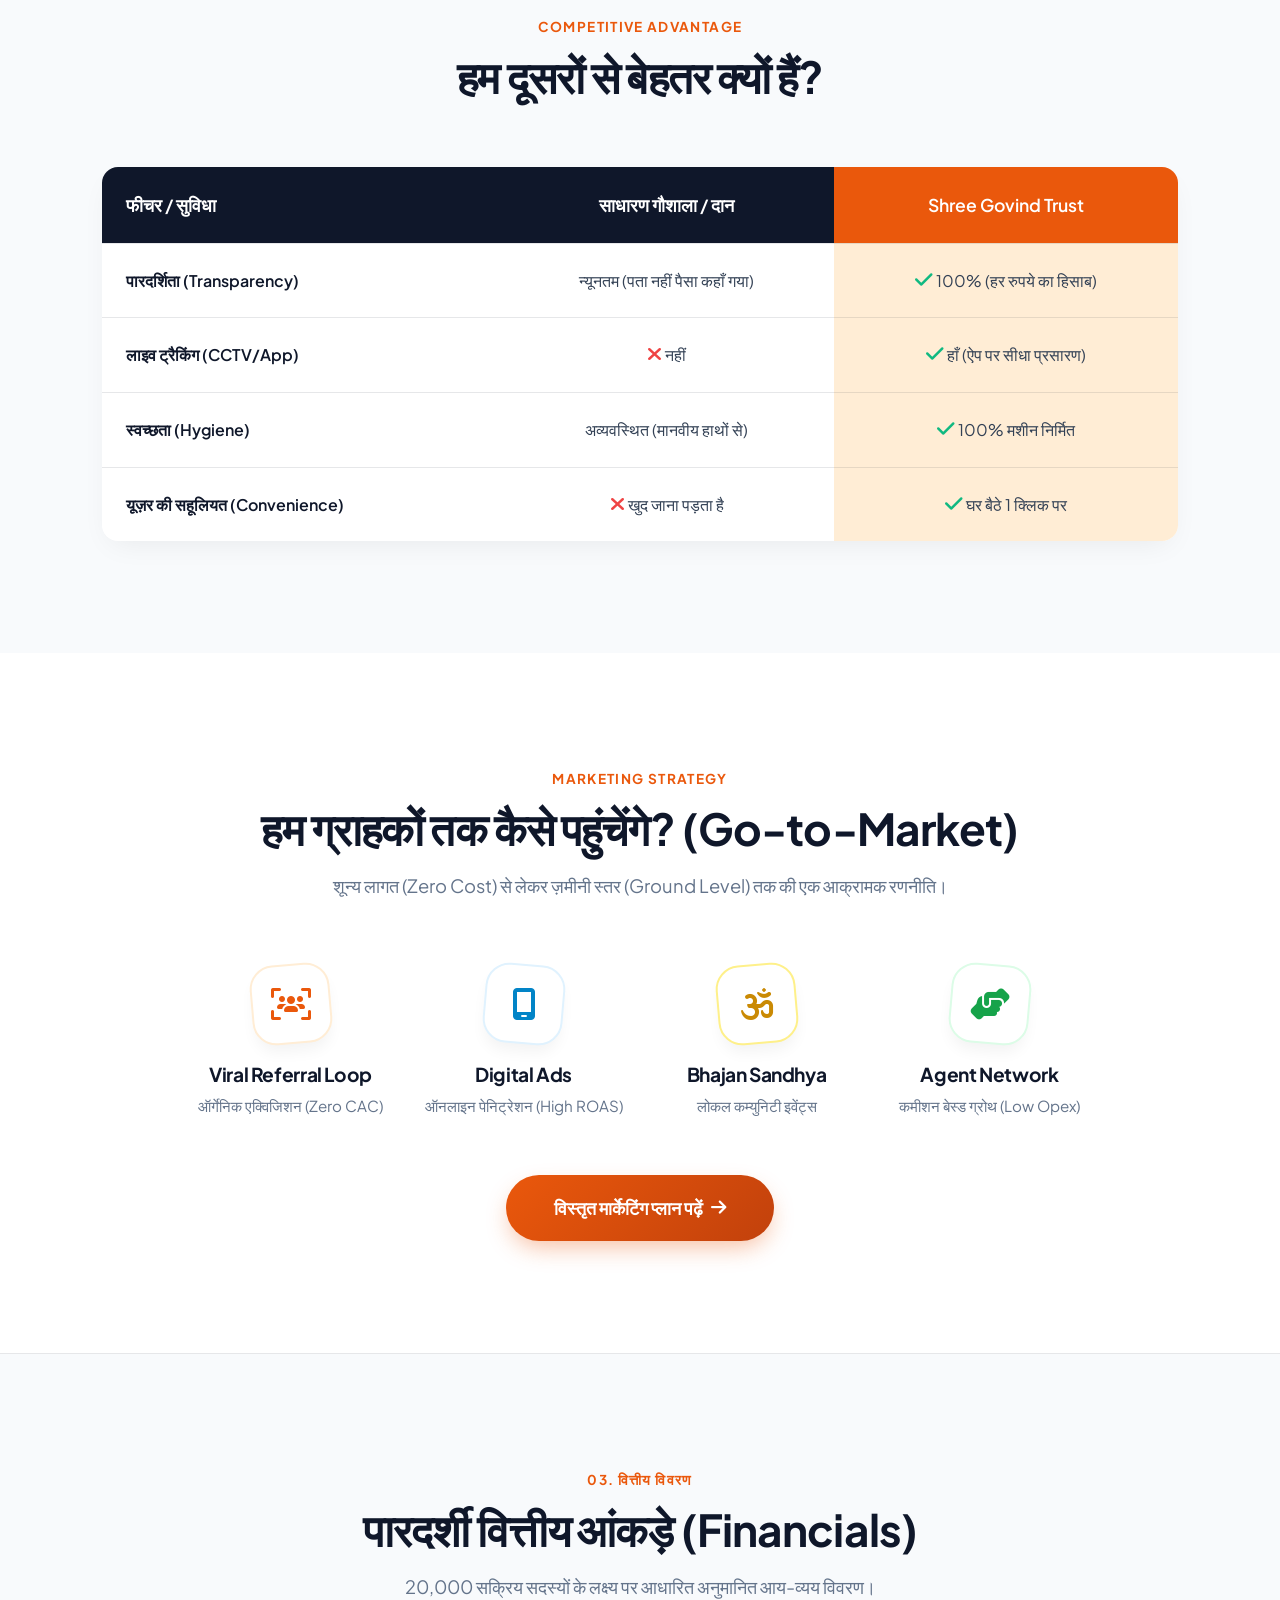
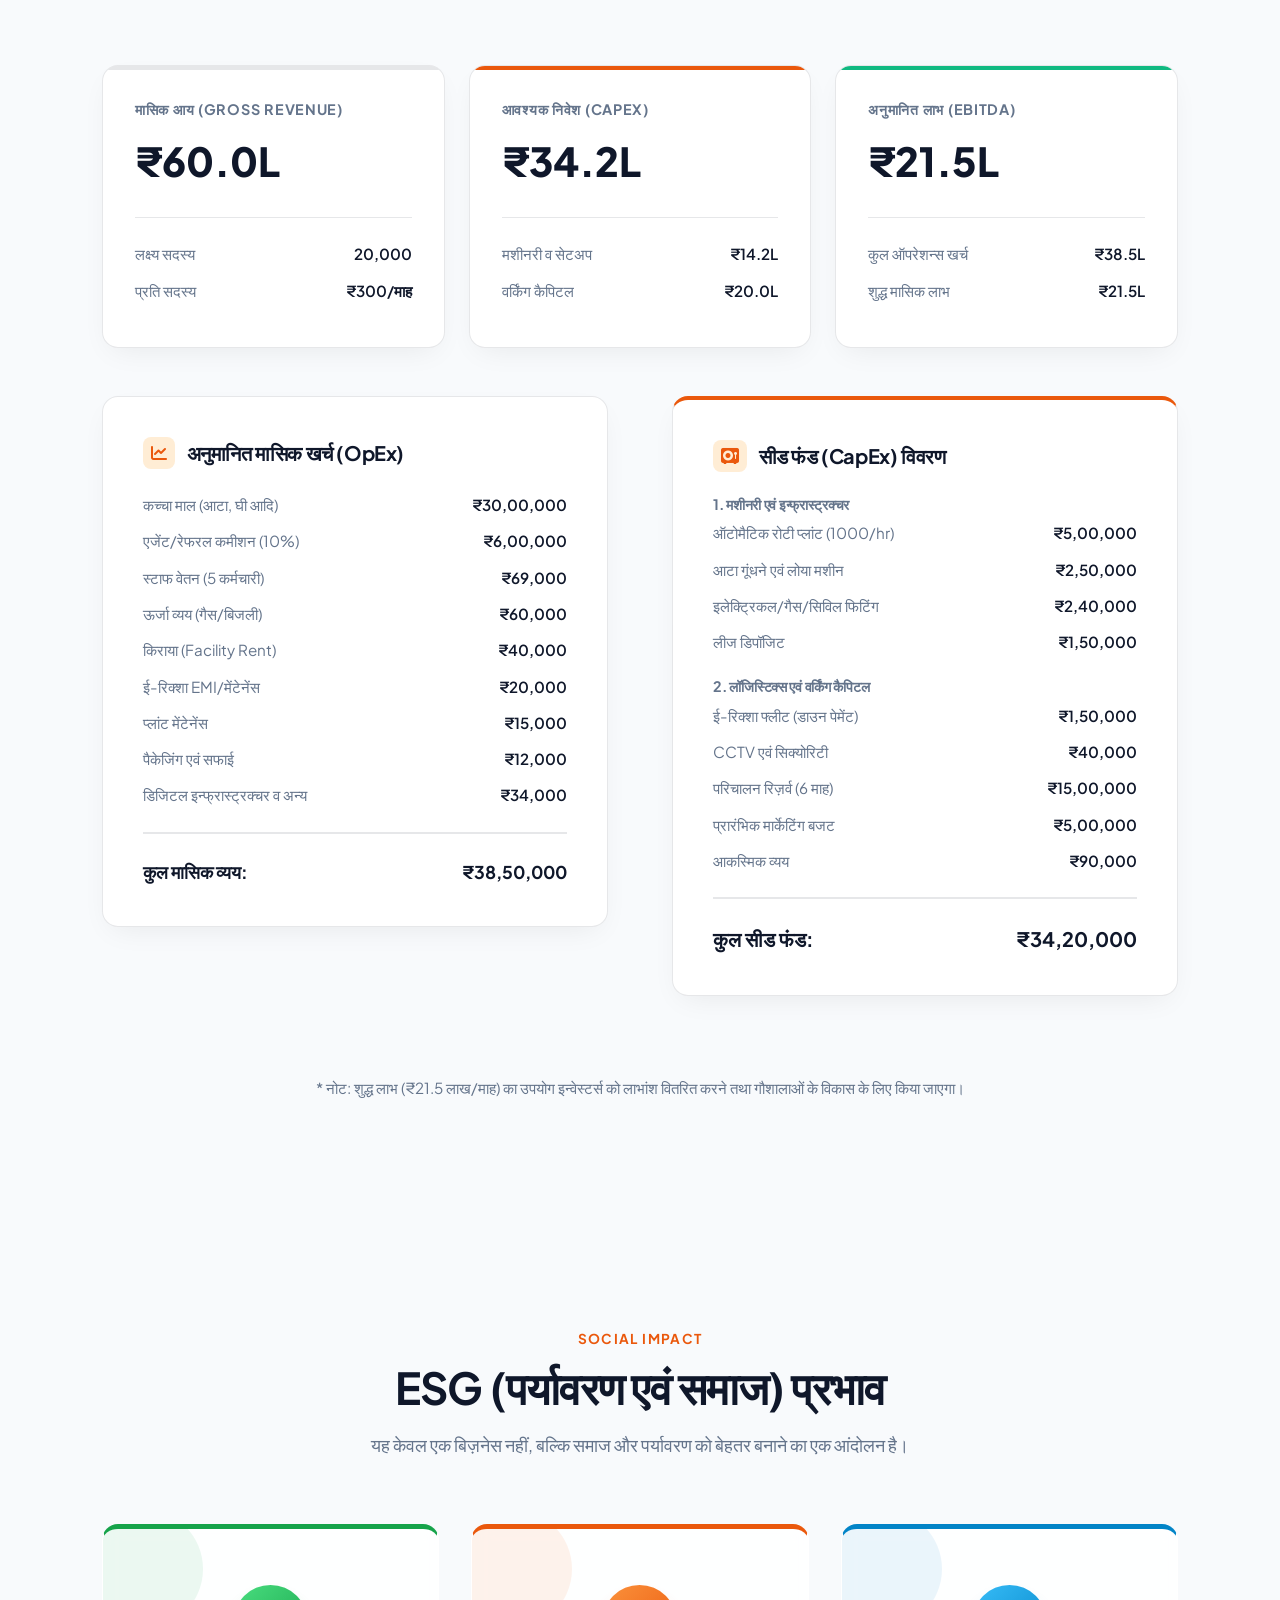
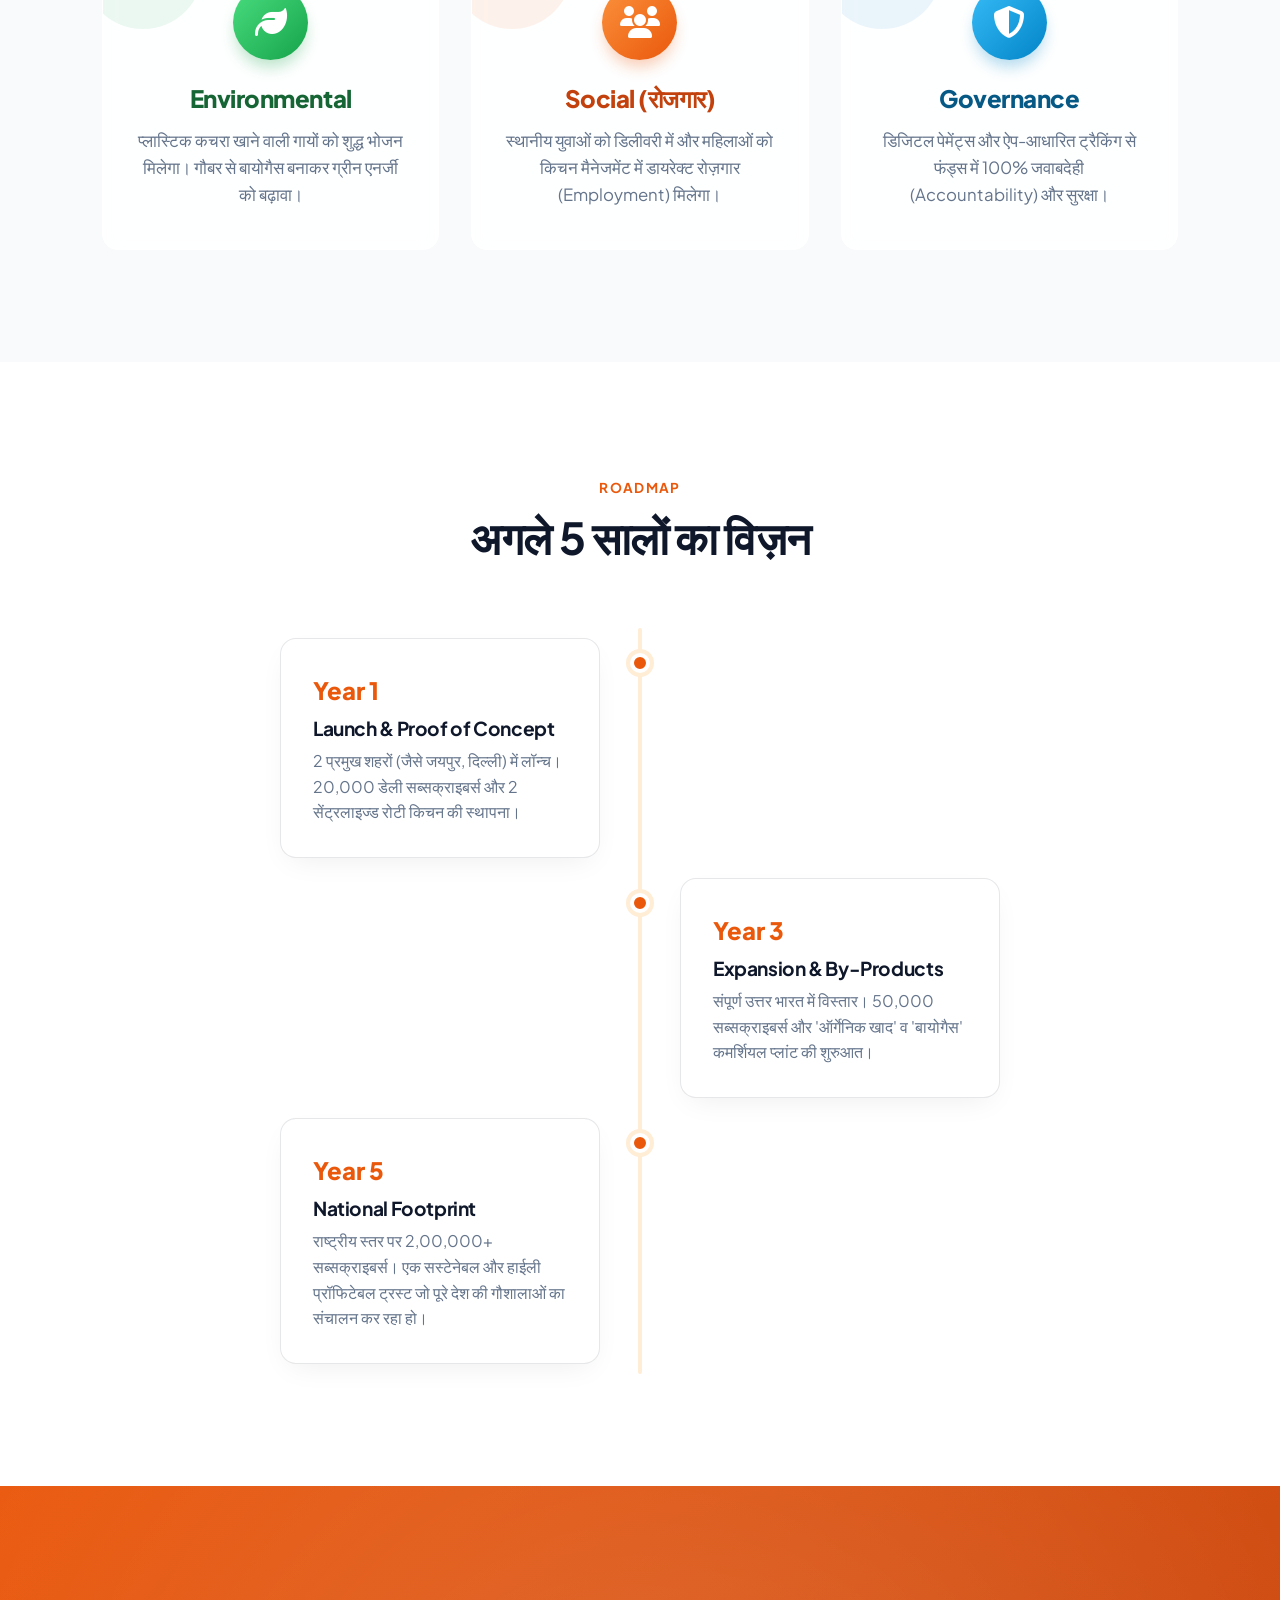
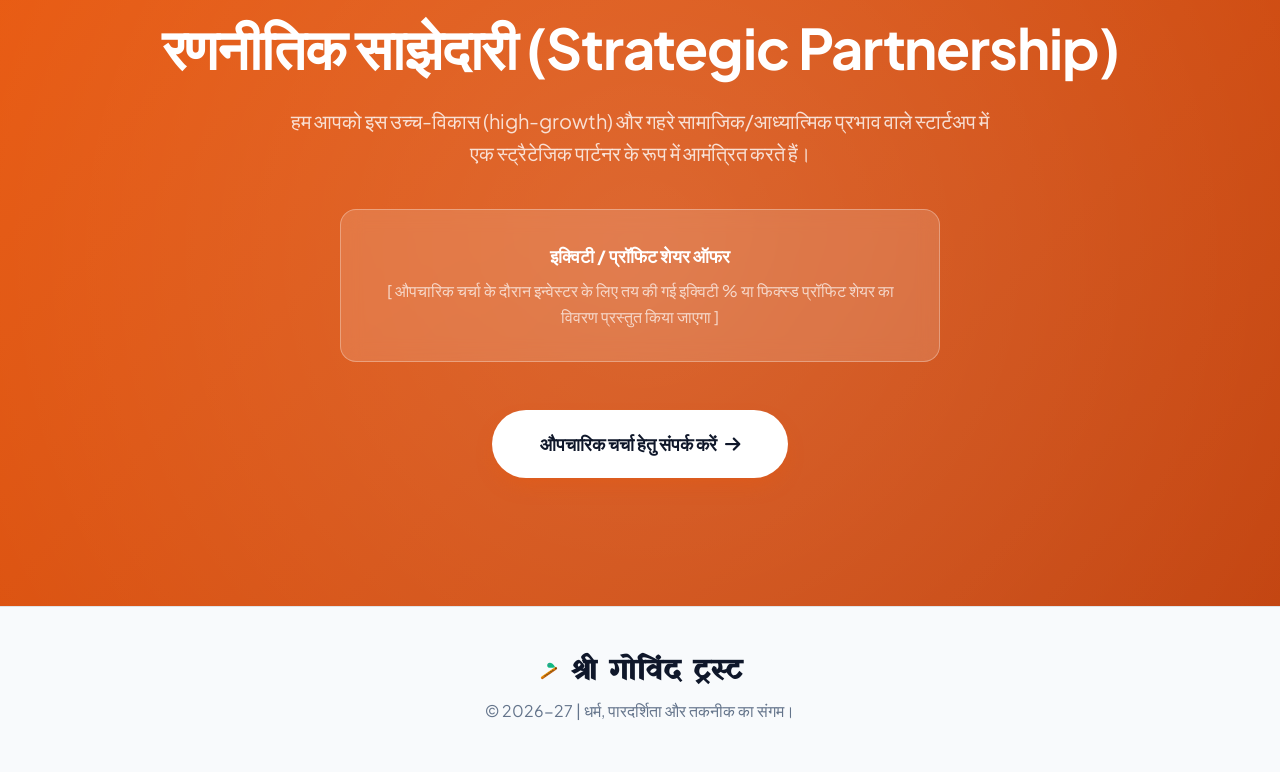
==== commit 61cb8dc5: "Add Franchise, Financials, and Contact pages with 15L setup cost" ====
--- a/index.html
+++ b/index.html
@@ -60,7 +60,10 @@
             
             <div class="nav-menu">
                 <a href="index.html" class="nav-link active">Home</a>
-                <a href="marketing.html" class="nav-link">Marketing Strategy</a>
+                <a href="franchise.html" class="nav-link">Franchise</a>
+                <a href="marketing.html" class="nav-link">Marketing</a>
+                <a href="financials.html" class="nav-link">Financials</a>
+                <a href="contact.html" class="nav-link">Contact</a>
             </div>
 
             <a href="#offer" class="btn btn-primary">निवेश प्रस्ताव <i class="fa-solid fa-arrow-right" style="margin-left: 8px;"></i></a>
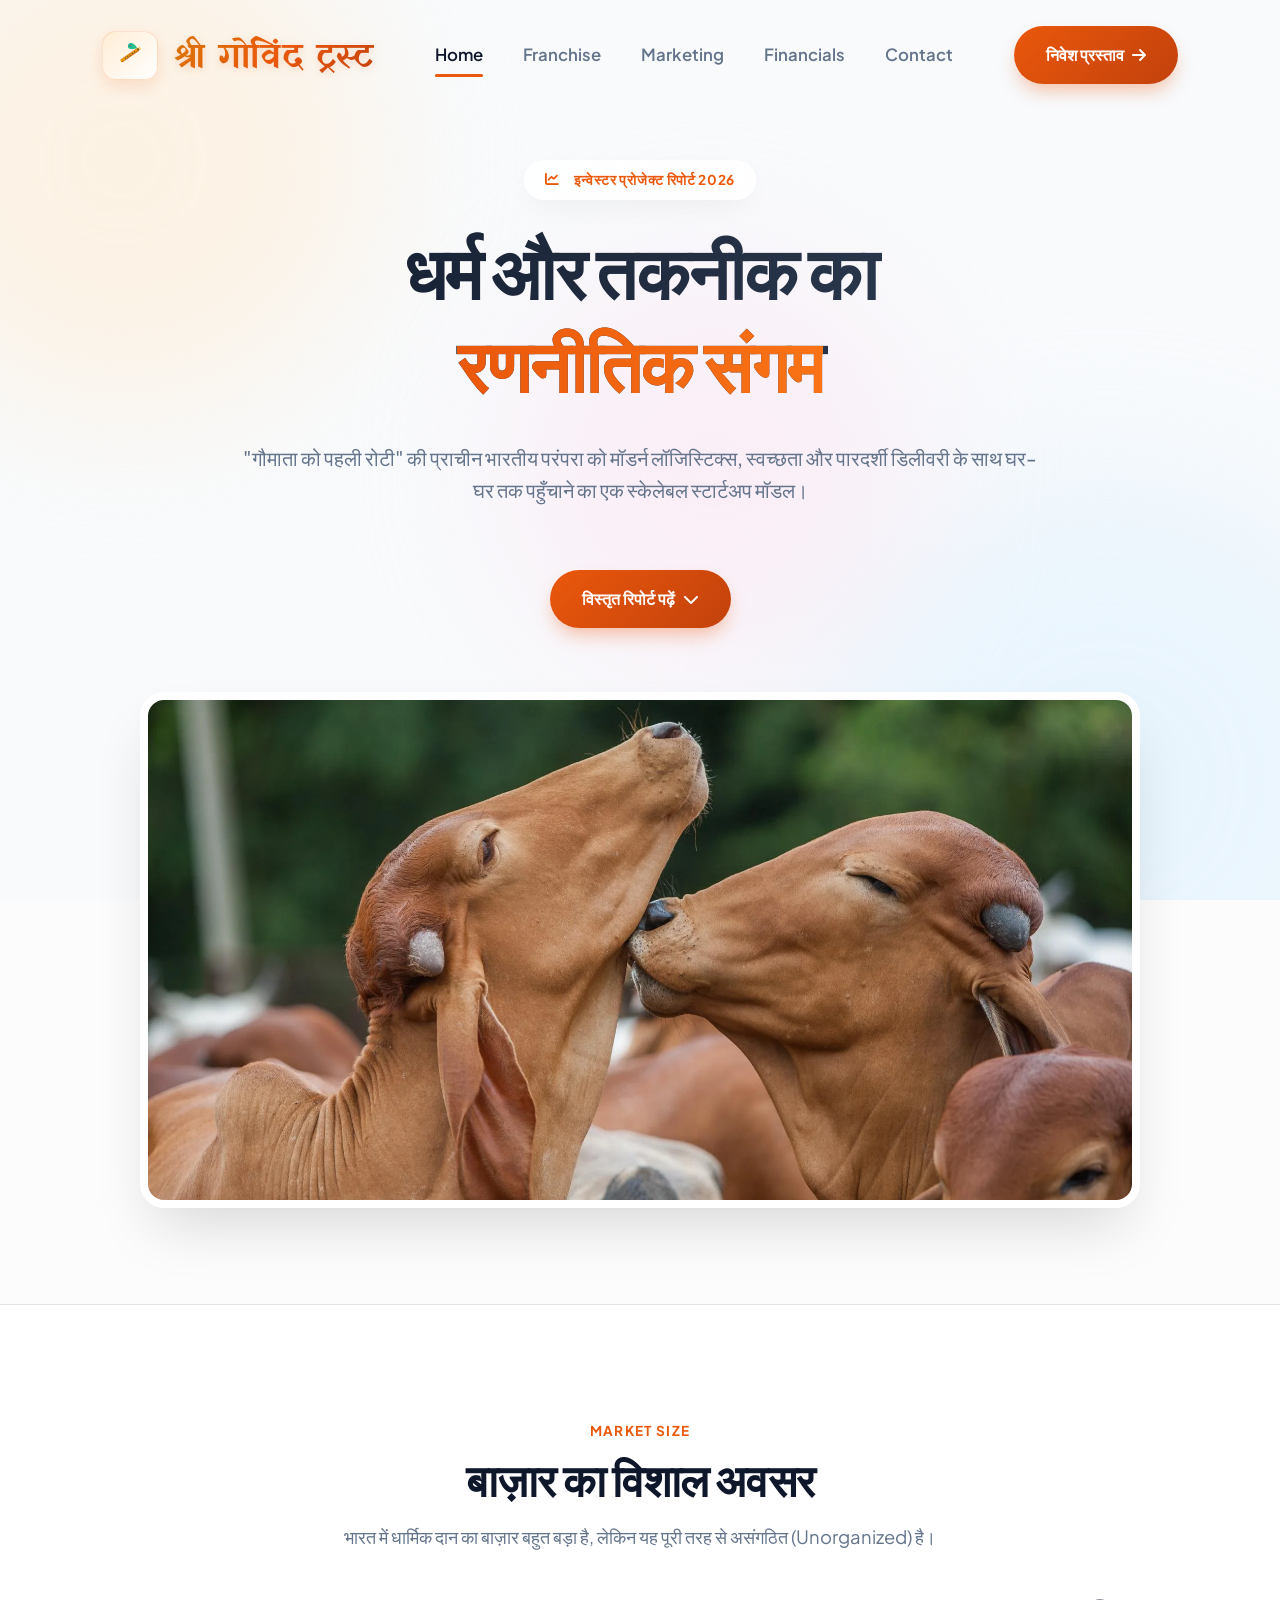
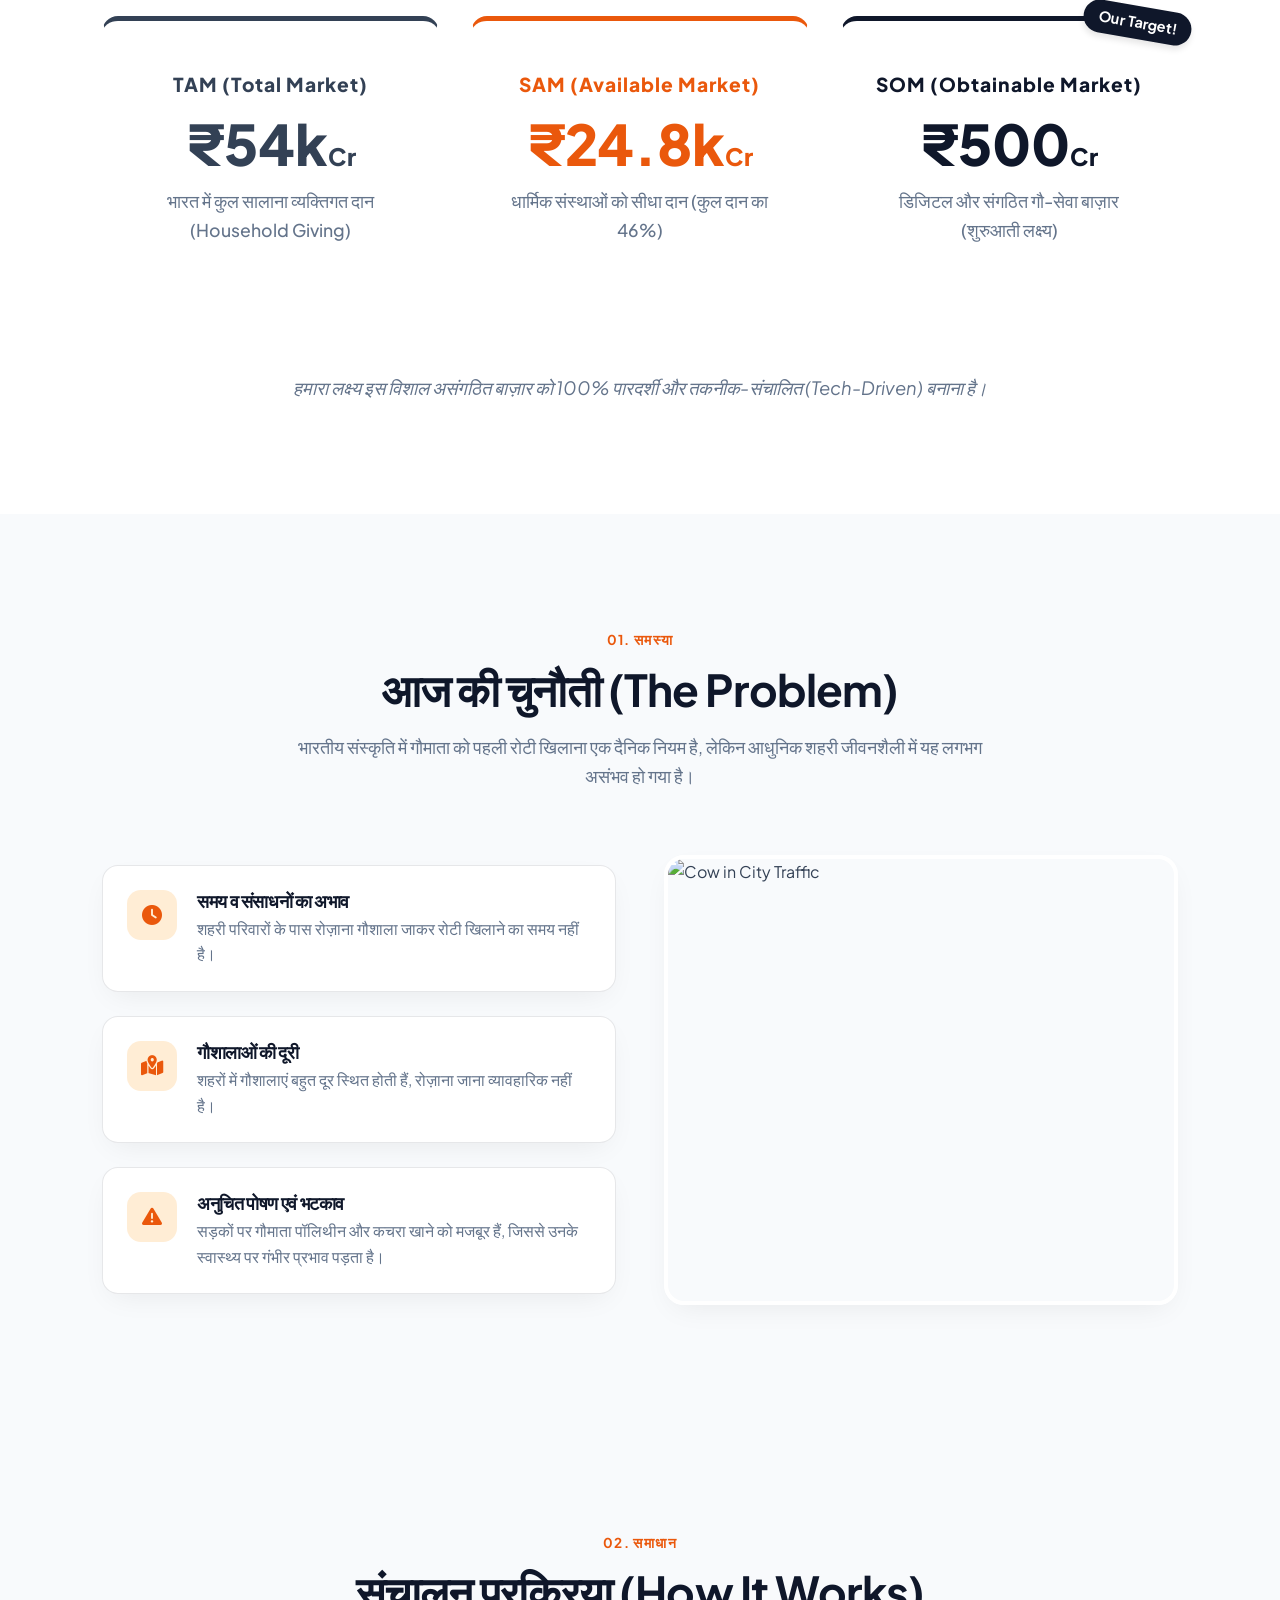
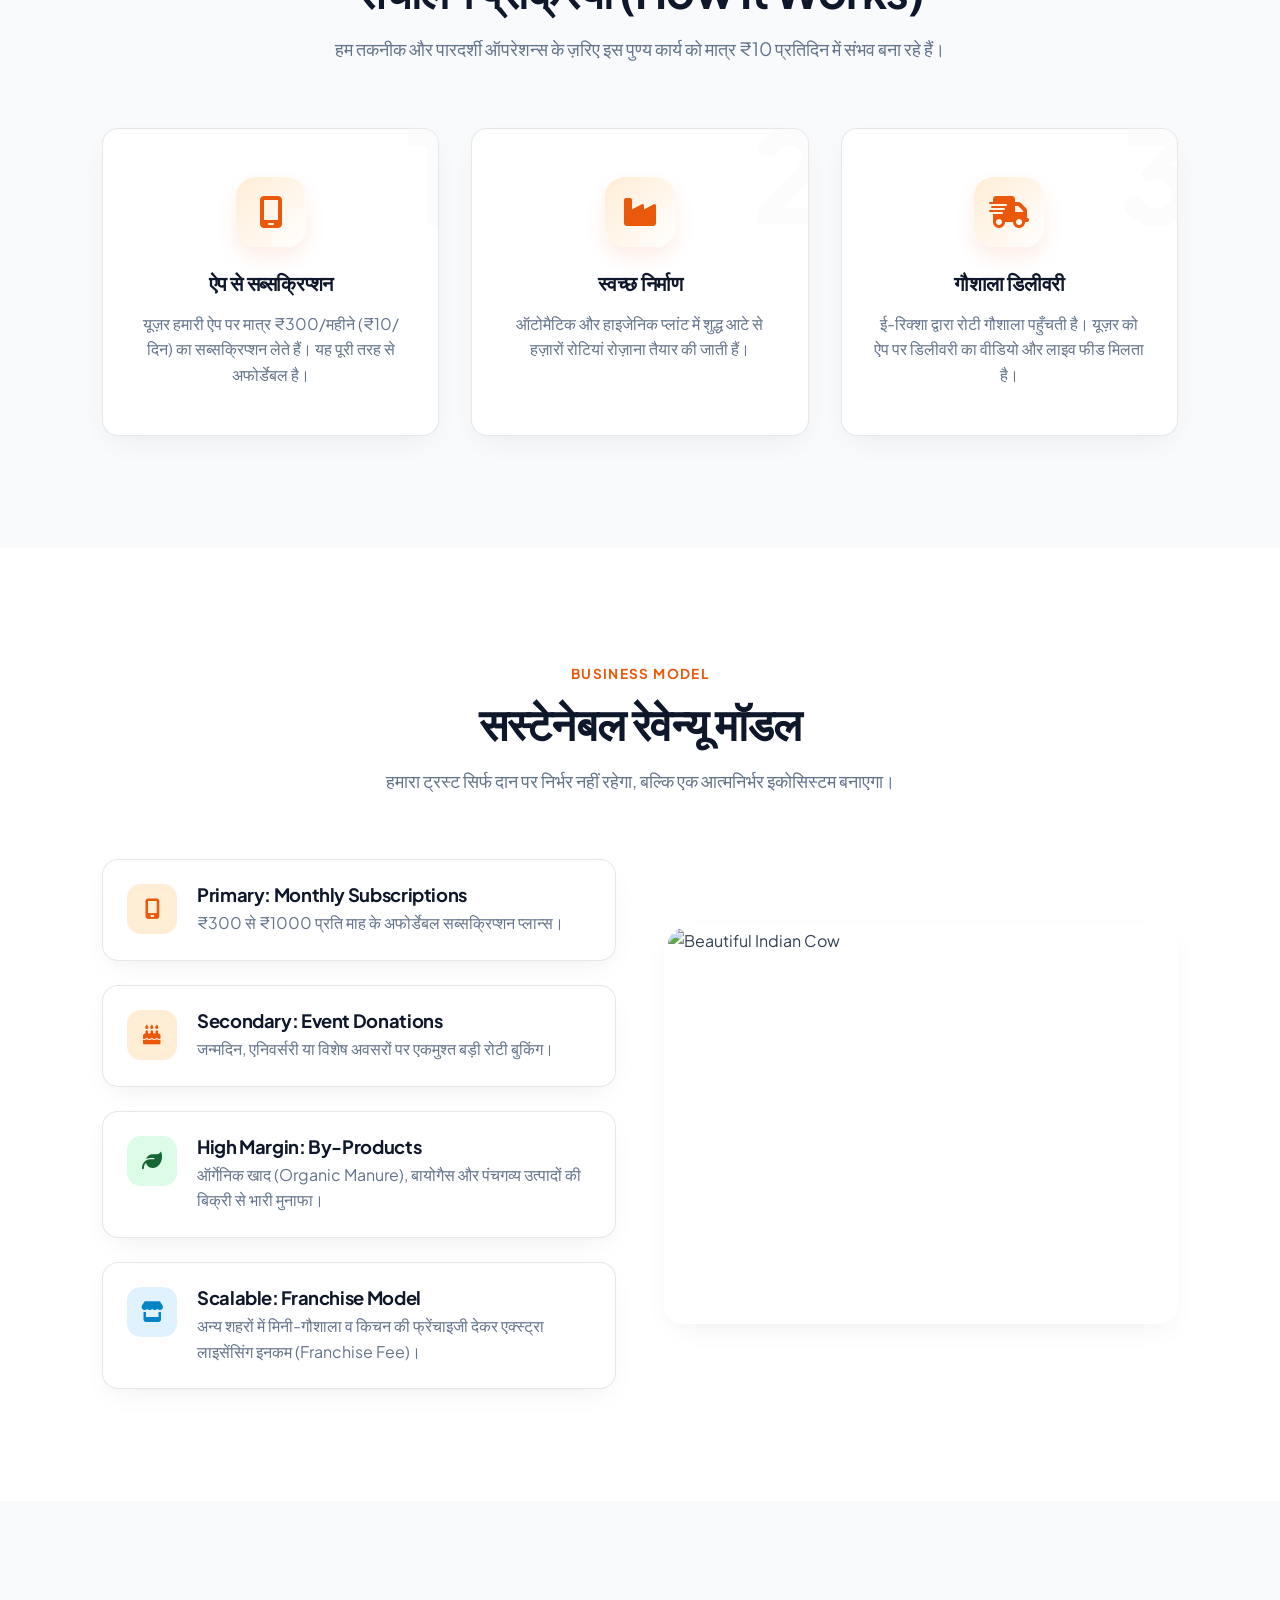
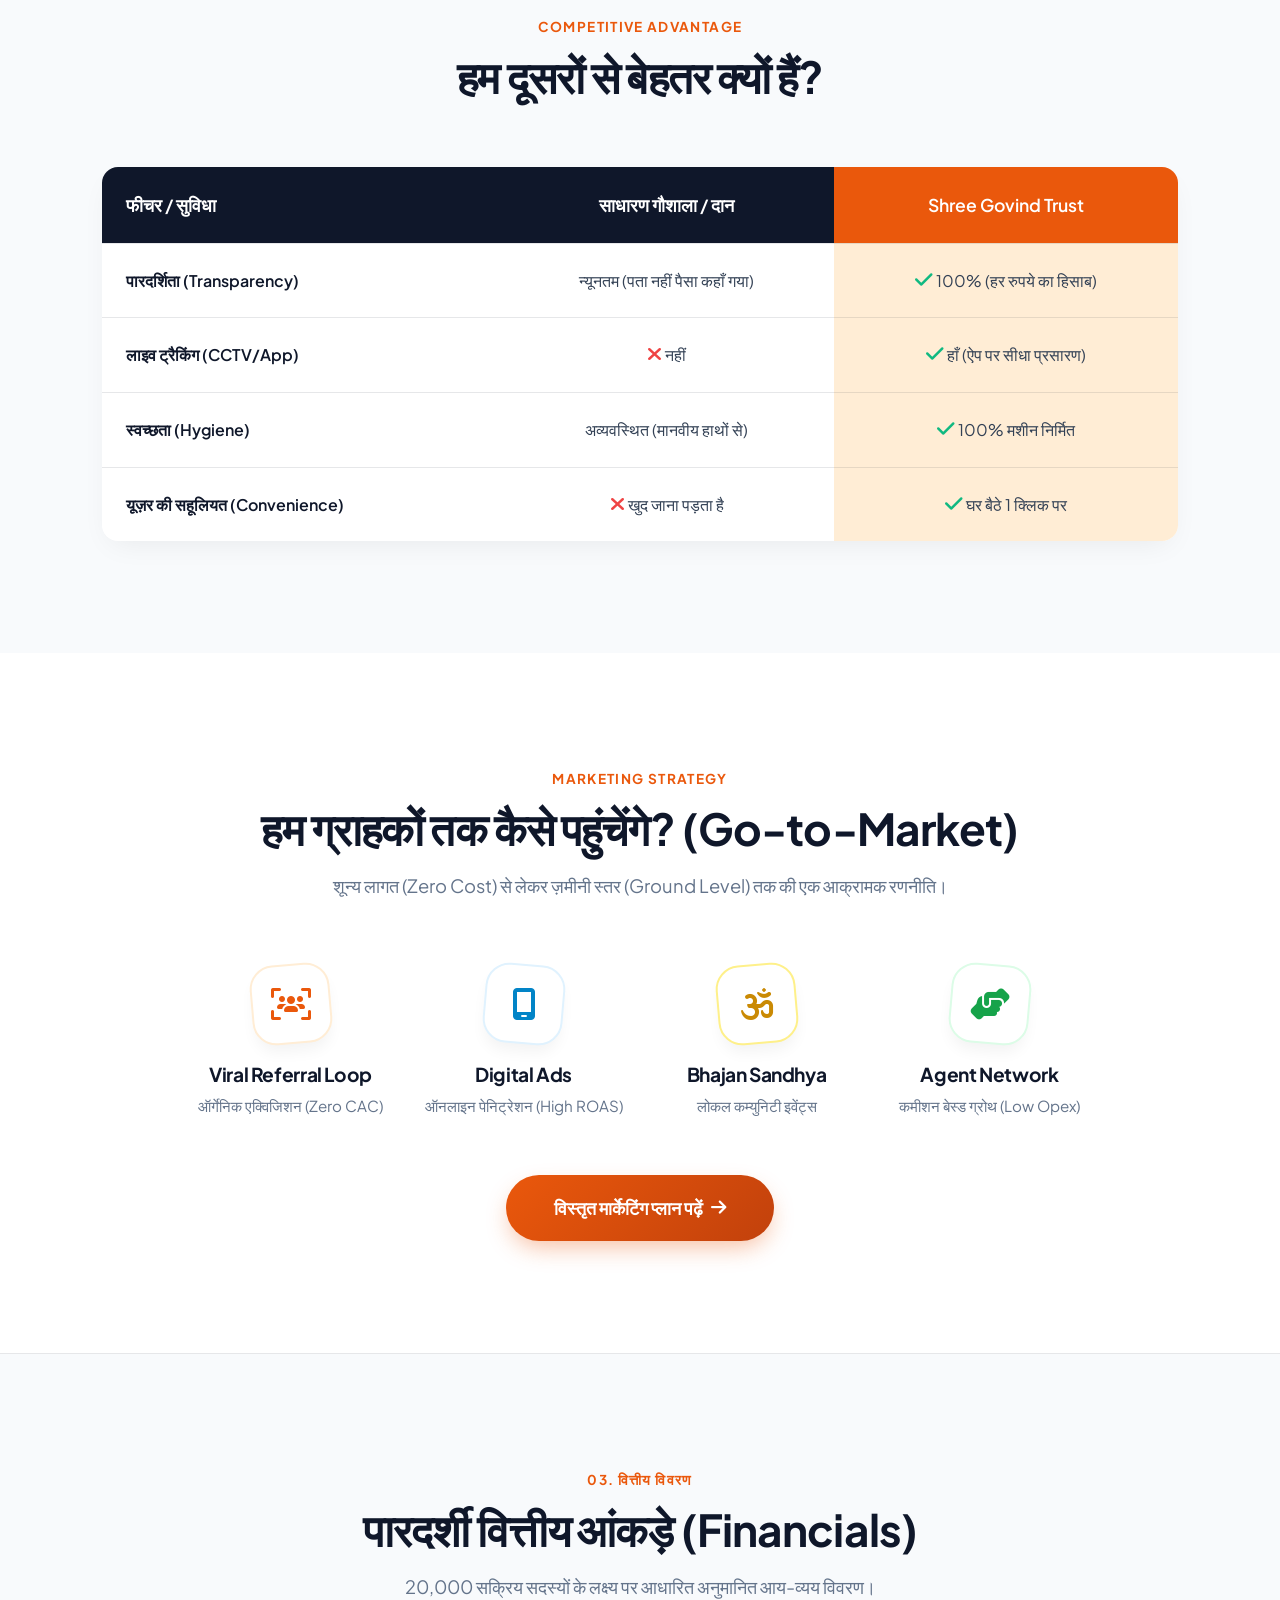
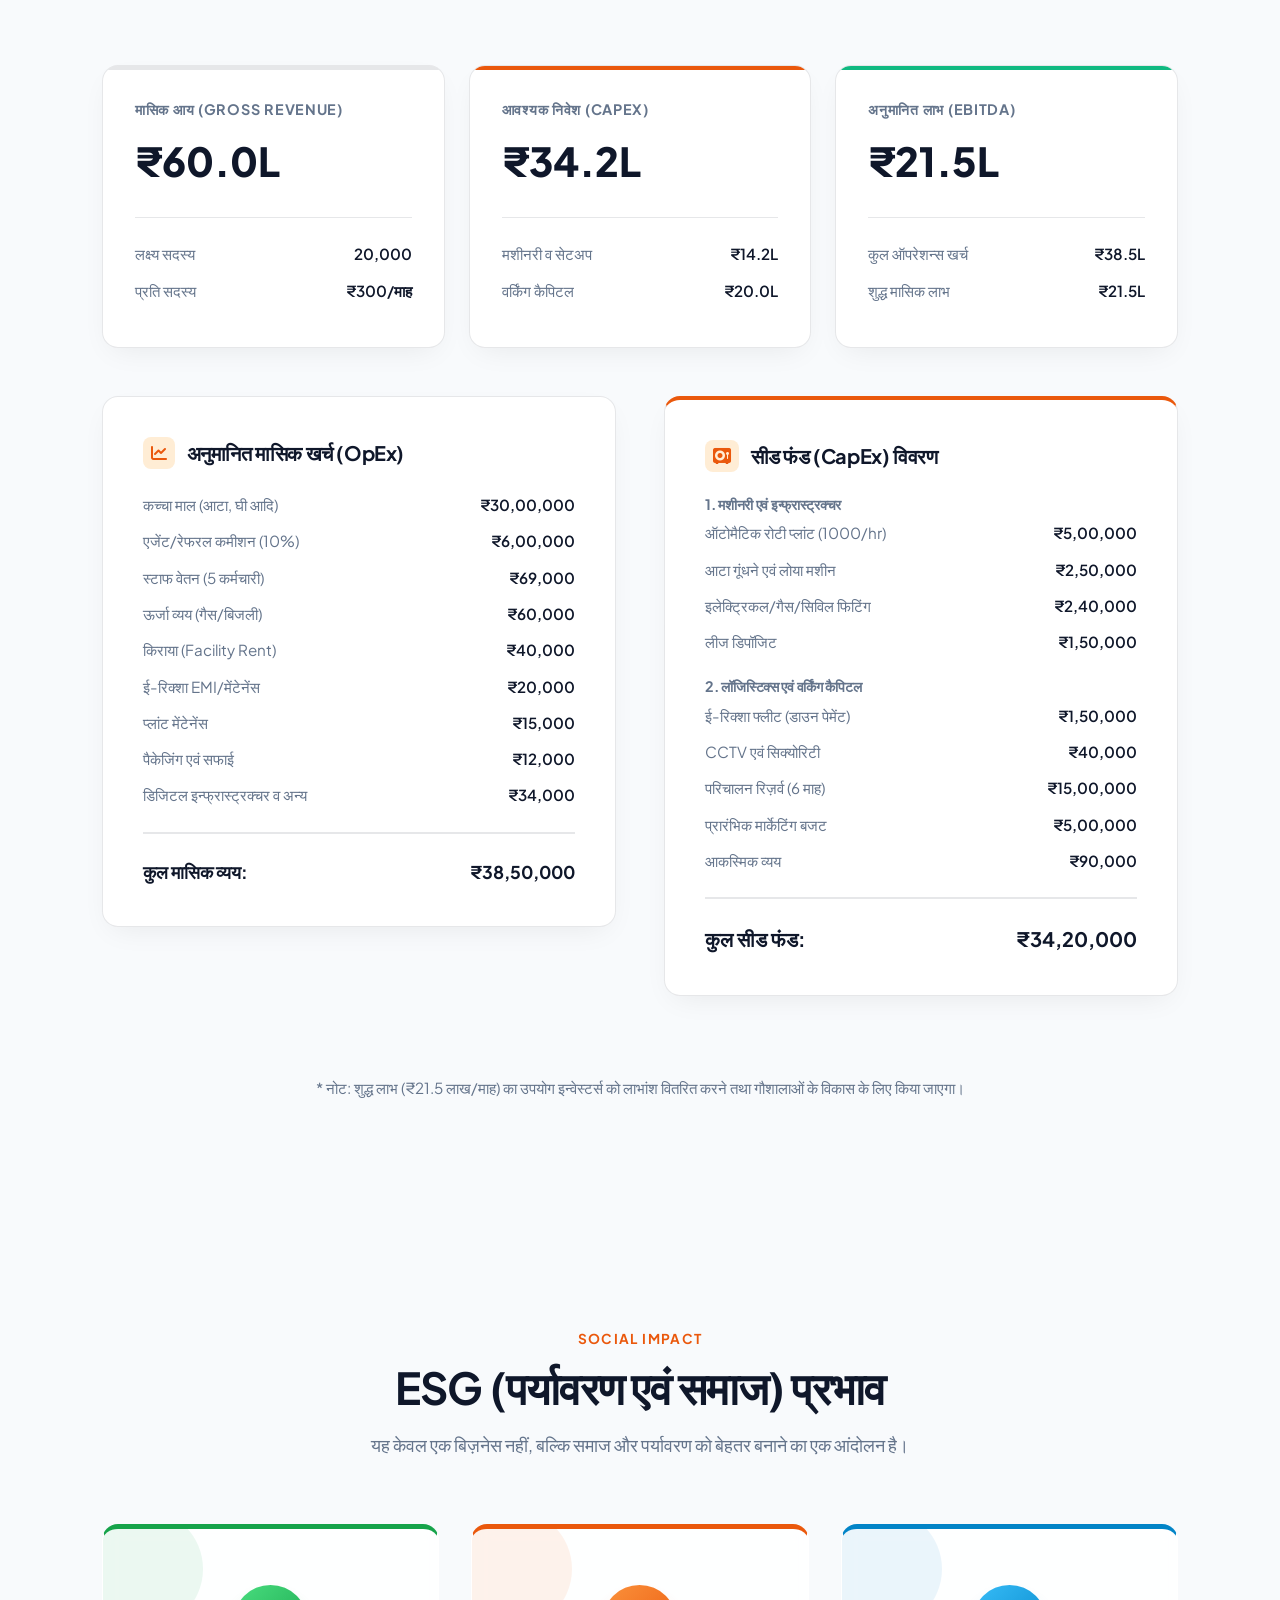
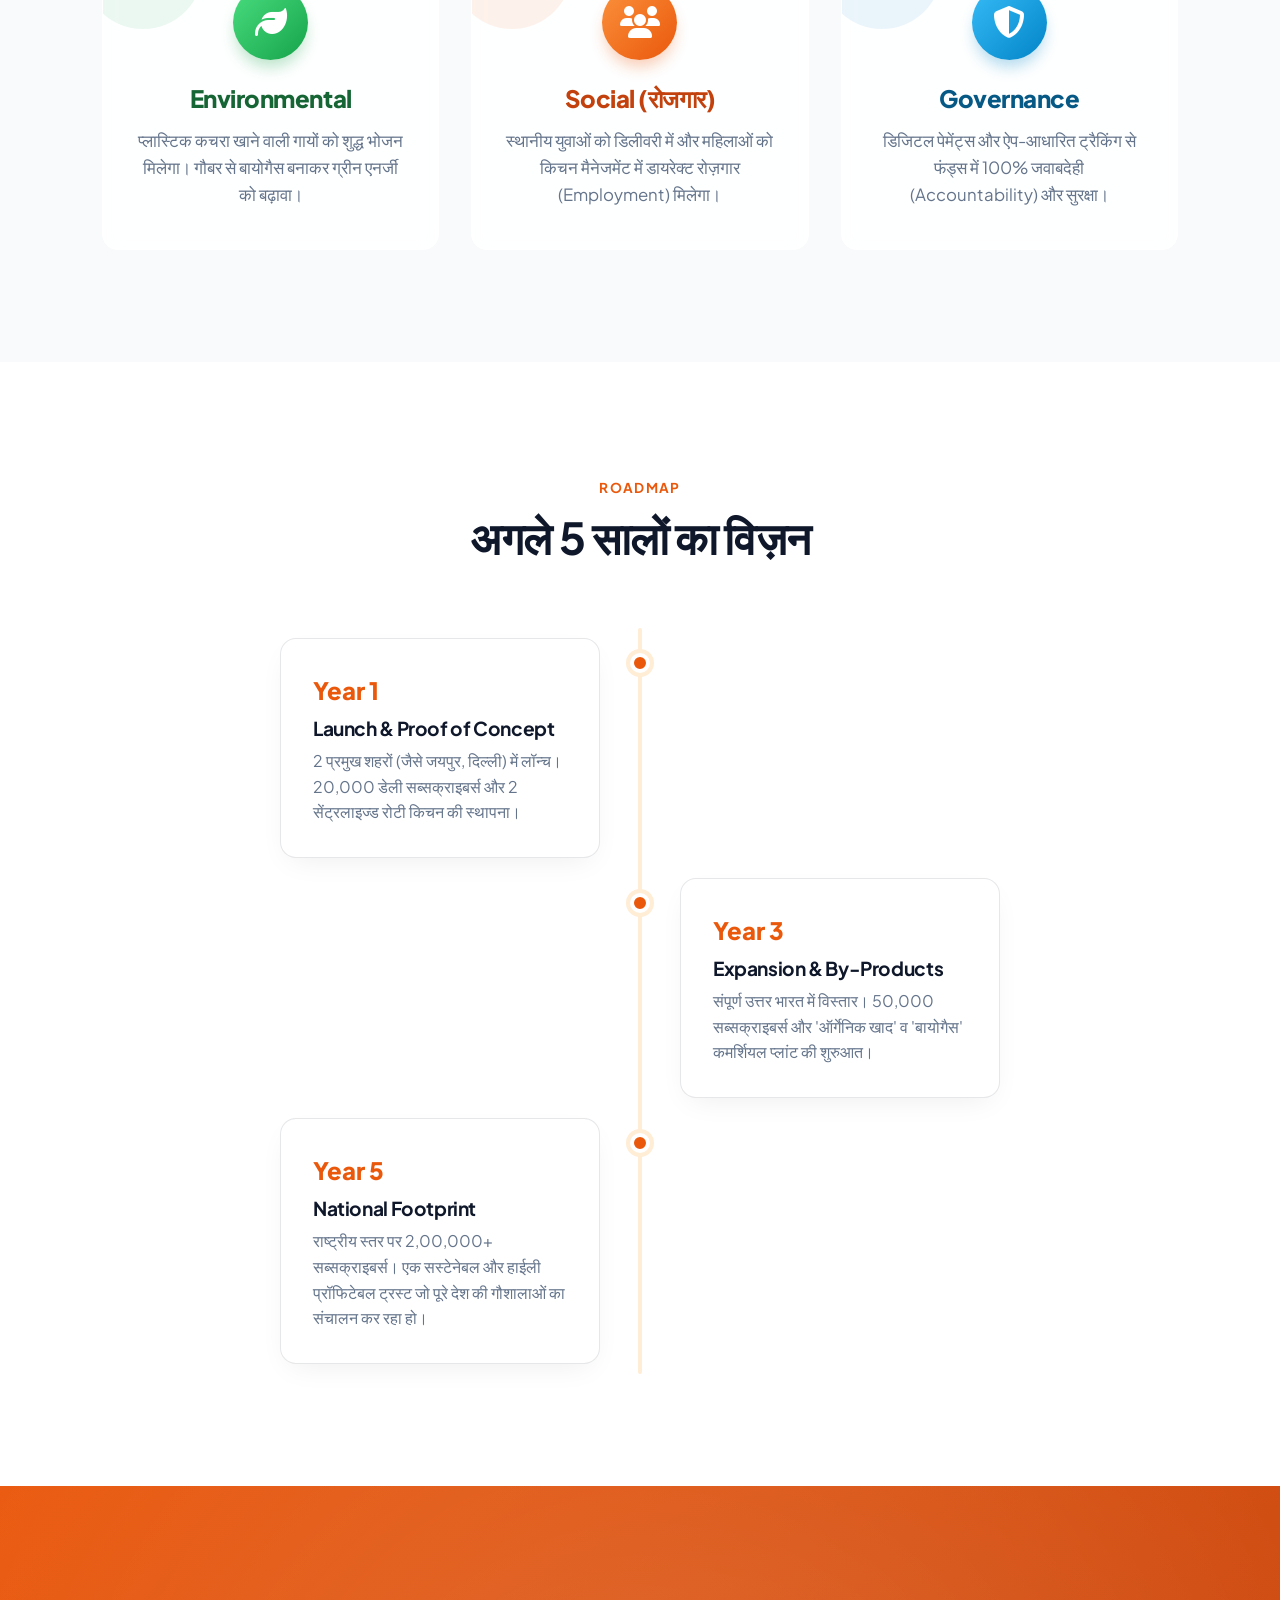
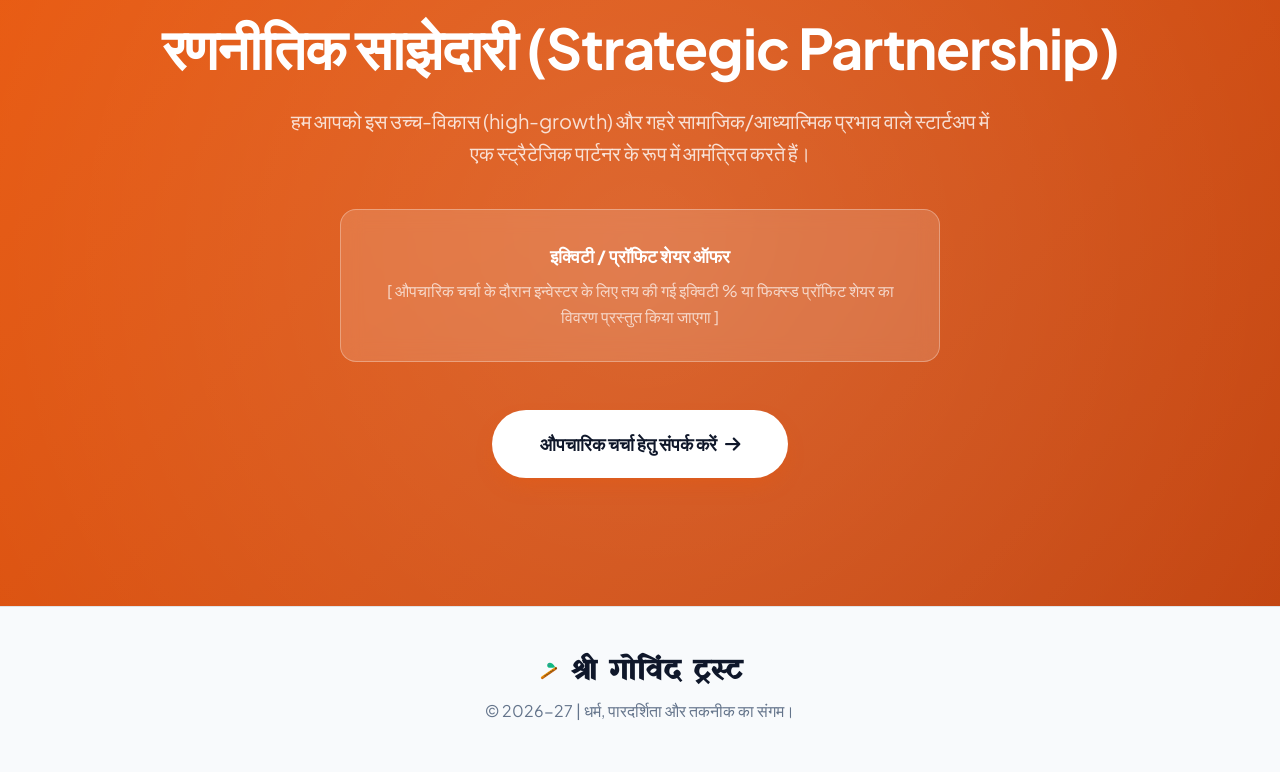
==== commit 1f453890: "Implement true hamburger menu for mobile navigation across all pages" ====
--- a/index.html
+++ b/index.html
@@ -67,6 +67,7 @@
             </div>
 
             <a href="#offer" class="btn btn-primary">निवेश प्रस्ताव <i class="fa-solid fa-arrow-right" style="margin-left: 8px;"></i></a>
+            <div class="menu-toggle"><i class="fa-solid fa-bars"></i></div>
         </div>
     </nav>
 
--- a/style.css
+++ b/style.css
@@ -90,9 +90,15 @@
 
 .grid-2 {
     display: grid;
-    grid-template-columns: 1fr 1fr;
-    gap: 4rem;
+    grid-template-columns: repeat(2, 1fr);
+    gap: 3rem;
     align-items: center;
+}
+
+.grid-3 {
+    display: grid;
+    grid-template-columns: repeat(3, 1fr);
+    gap: 2rem;
 }
 
 .mt-1 { margin-top: 1rem; }
@@ -218,6 +224,17 @@
 .nav-link:hover::after, .nav-link.active::after {
     width: 100%;
 }
+.menu-toggle {
+    display: none;
+    font-size: 1.8rem;
+    color: var(--bg-dark);
+    cursor: pointer;
+    margin-left: 1rem;
+    transition: color 0.3s;
+}
+.menu-toggle:hover {
+    color: var(--primary);
+}
 
 /* === MESH GRADIENT BACKGROUND === */
 .mesh-bg {
@@ -807,7 +824,7 @@
 
 /* === RESPONSIVE === */
 @media (max-width: 992px) {
-    .grid-2, .data-card-grid, .step-cards, .f-grid, .esg-grid { 
+    .grid-2, .grid-3, .data-card-grid, .step-cards, .f-grid, .esg-grid { 
         grid-template-columns: 1fr; 
         gap: 2rem; 
     }
@@ -819,9 +836,32 @@
 
 @media (max-width: 768px) {
     .hero-title { font-size: 2.8rem; }
-    .nav-container { flex-direction: row; justify-content: space-between; flex-wrap: wrap; }
-    .nav-menu { display: none; } /* Hide menu on very small screens, or we can just keep it if it fits. Let's hide it for simplicity, since it's a pitch deck. Wait, user wants menu. Let's stack it. */
-    .nav-menu { width: 100%; justify-content: center; margin-top: 1rem; gap: 1.5rem; order: 3; }
+    .nav-container { flex-direction: row; justify-content: space-between; align-items: center; position: relative; }
+    .nav-container .btn-primary { margin-left: auto; font-size: 0.9rem; padding: 0.6rem 1rem; }
+    .menu-toggle { display: block; }
+    .nav-menu { 
+        display: none; 
+        flex-direction: column;
+        width: 100%; 
+        position: absolute;
+        top: 100%;
+        left: 0;
+        background: #fff;
+        padding: 1rem 1.5rem;
+        box-shadow: 0 10px 15px -3px rgba(0,0,0,0.1);
+        border-radius: 0 0 16px 16px;
+        z-index: 1000;
+        border-top: 1px solid var(--border-color);
+        gap: 0;
+    }
+    .nav-menu.active { display: flex; }
+    .nav-link { 
+        padding: 1rem 0; 
+        width: 100%; 
+        border-bottom: 1px solid var(--border-color); 
+        font-size: 1.1rem;
+    }
+    .nav-link:last-child { border-bottom: none; }
     .btn { padding: 0.75rem 1.25rem; font-size: 0.9rem; }
     .hero { padding: 8rem 0 4rem; }
     .section { padding: 4rem 0; }
@@ -851,9 +891,8 @@
     .logo { gap: 0.5rem; }
     .brand-text { font-size: 1.3rem; }
     .logo-icon { font-size: 1rem; padding: 0.3rem 0.5rem; }
-    .btn { padding: 0.6rem 1rem; font-size: 0.8rem; }
-    .nav-menu { gap: 1rem; }
-    .nav-link { font-size: 0.9rem; }
+    .nav-container .btn-primary { padding: 0.5rem 0.8rem; font-size: 0.8rem; }
+    .menu-toggle { font-size: 1.5rem; margin-left: 0.5rem; }
     .spiritual-cta h2 { font-size: 2.2rem; }
     .spiritual-cta { padding: 4rem 0; }
     .hero-img-wrapper { border-width: 4px; }
